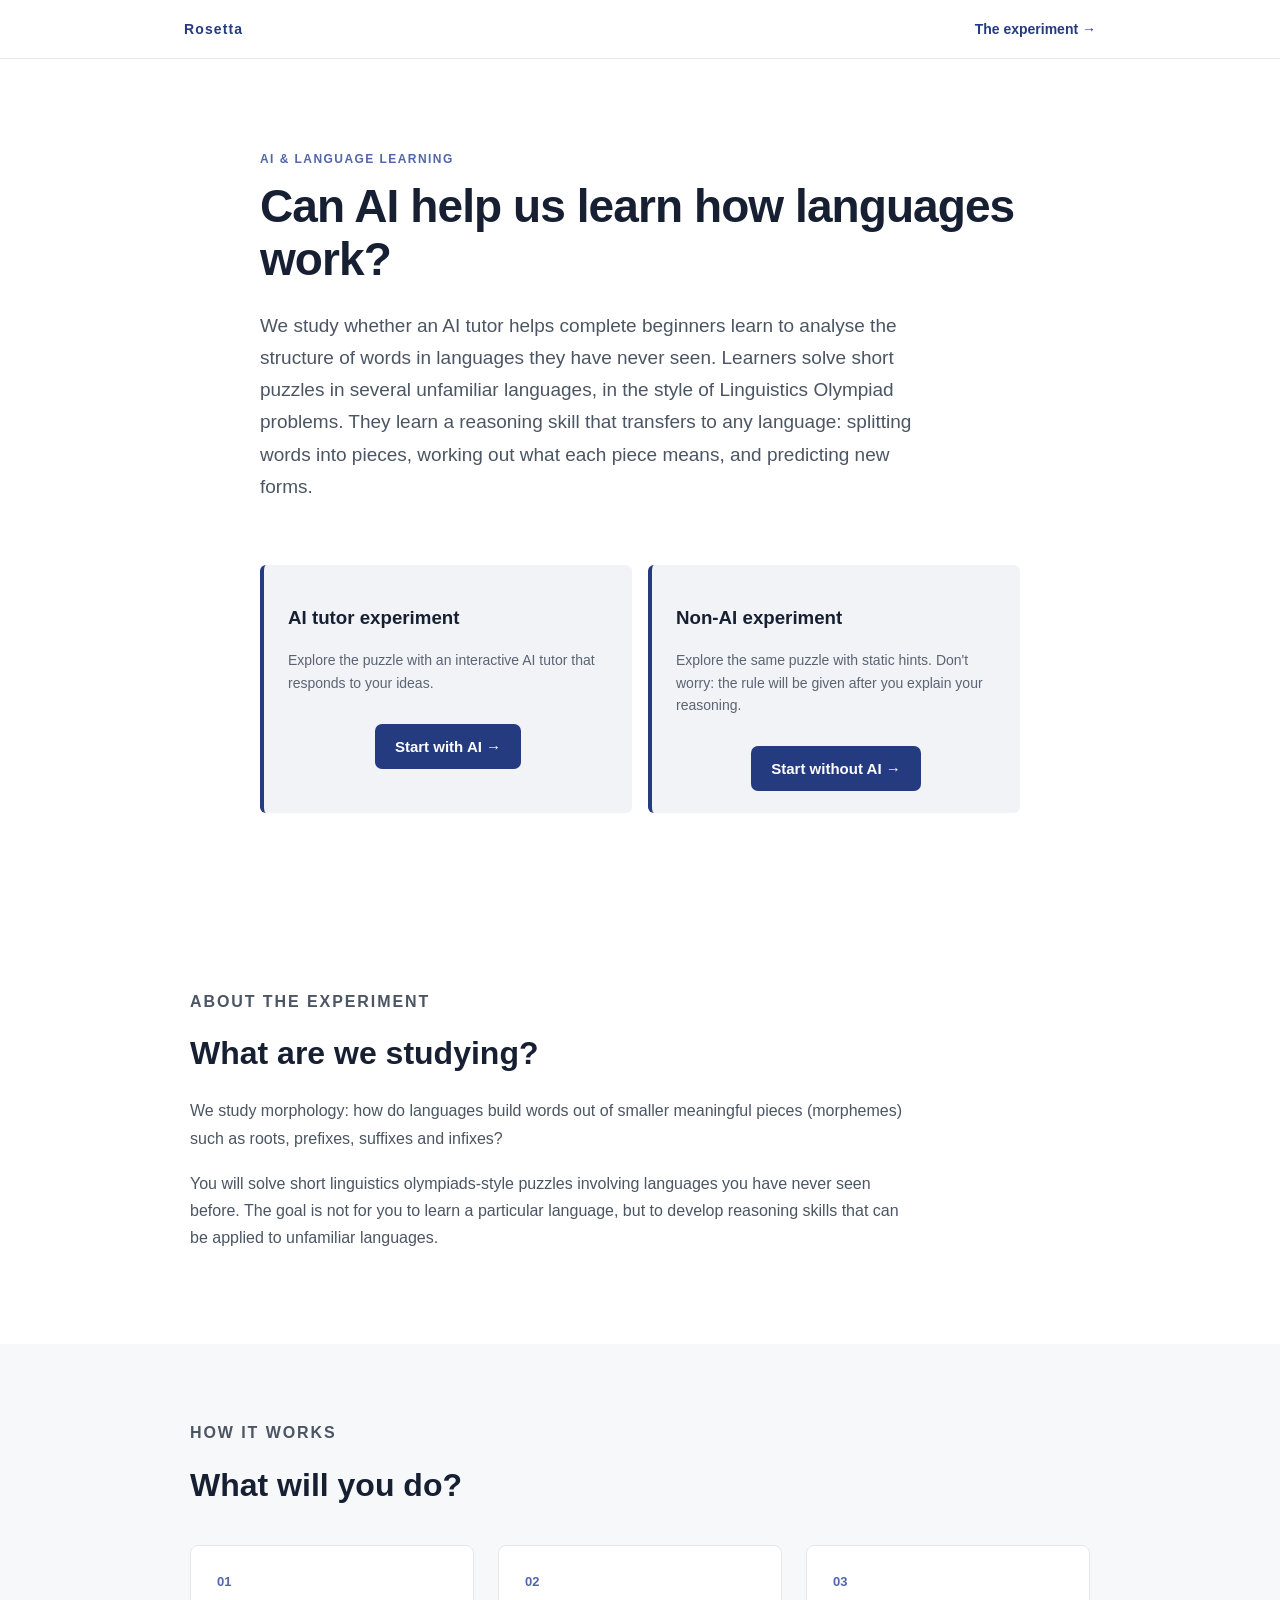
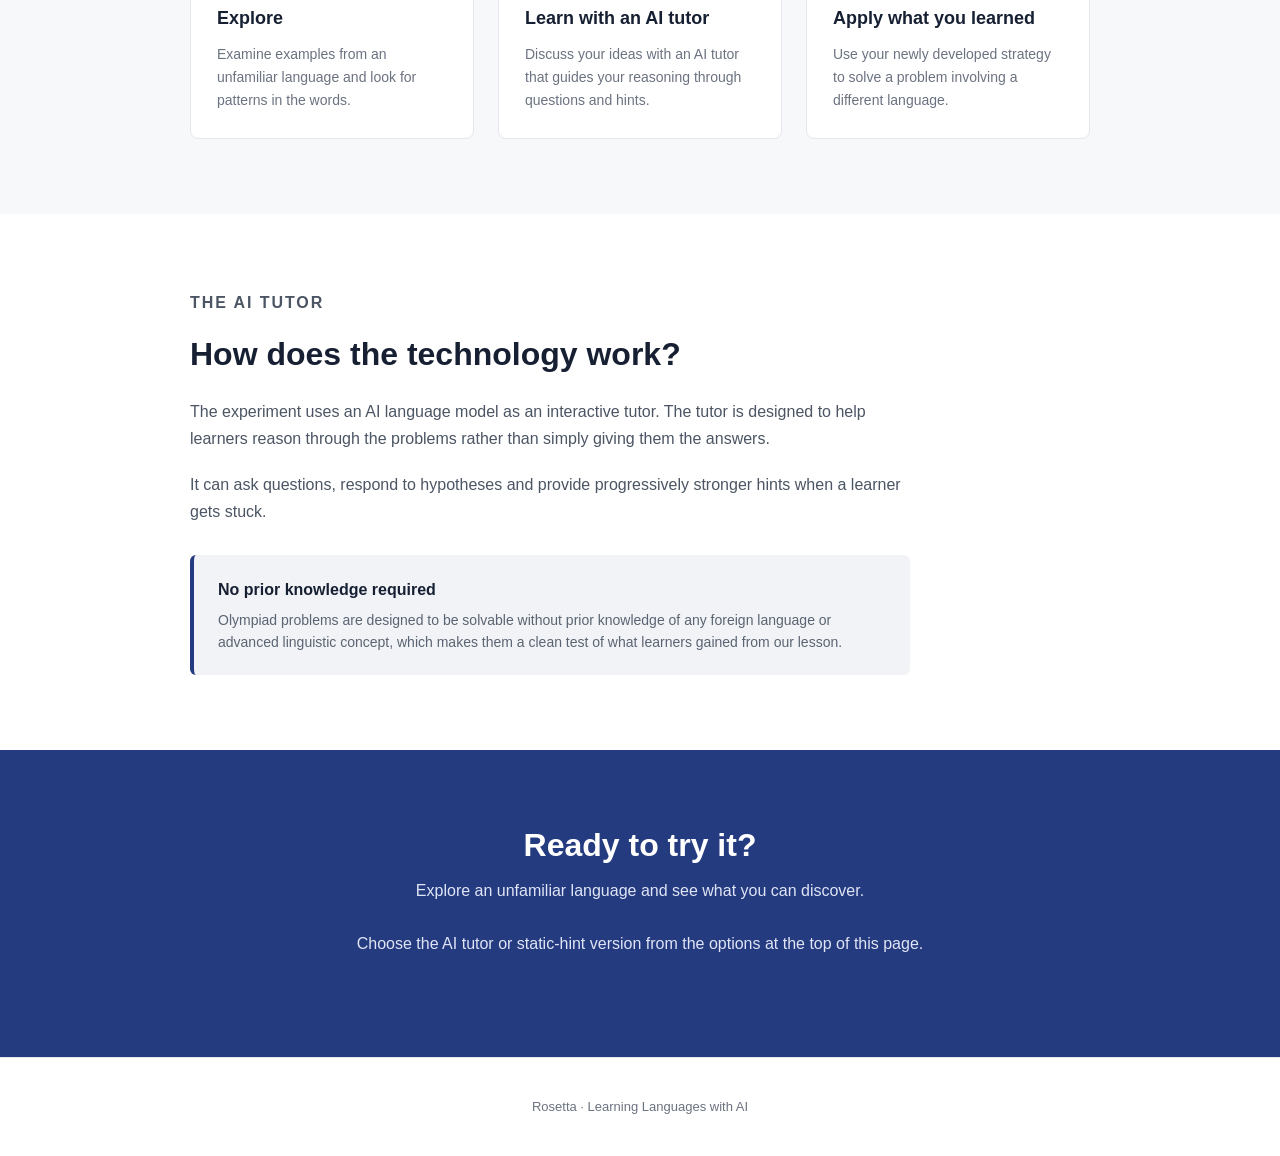
==== index.html @ 21bb5ae3 "add website prototype" ====
<!DOCTYPE html>
<html lang="en">

<head>
    <meta charset="UTF-8">
    <meta name="viewport" content="width=device-width, initial-scale=1.0">

    <title>Rosetta</title>

    <link rel="stylesheet" href="style.css">
</head>


<body>

    <!-- HEADER -->

    <header class="site-header">

        <div class="header-inner">

            <a href="index.html" class="logo">
                Rosetta
            </a>

            <a href="experiment.html" class="nav-link">
                The experiment →
            </a>

        </div>

    </header>


    <!-- MAIN -->

    <main>


        <!-- HERO -->

        <section class="hero">

            <div class="hero-content">

                <p class="eyebrow">
                    AI & LANGUAGE LEARNING
                </p>

                <h1>
                    Can AI help us learn
                    how languages work?
                </h1>

                <p class="hero-text">
                    We study whether an AI tutor helps complete beginners learn to analyse the structure of words in languages they have never seen. Learners solve short puzzles in several unfamiliar languages, in the style of Linguistics Olympiad problems. They learn a reasoning skill that transfers to any language: splitting words into pieces, working out what each piece means, and predicting new forms. 
                </p>

                <div class="experiment-choice-grid" style="display: grid; grid-template-columns: repeat(auto-fit, minmax(220px, 1fr)); gap: 1rem; margin-top: 2rem;">
                    <div class="info-box">
                        <h3>AI tutor experiment</h3>
                        <p>Explore the puzzle with an interactive AI tutor that responds to your ideas.</p>
                        <a href="experiment.html?mode=ai" class="primary-button">Start with AI →</a>
                    </div>
                    <div class="info-box">
                        <h3>Non-AI experiment</h3>
                        <p>Explore the same puzzle with static hints. Don't worry: the rule will be given after you explain your reasoning.</p>
                        <a href="experiment.html?mode=non-ai" class="primary-button">Start without AI →</a>
                    </div>
                </div>

            </div>

        </section>


        <!-- ABOUT -->

        <section class="content-section">

            <div class="section-content">

                <p class="eyebrow">
                    ABOUT THE EXPERIMENT
                </p>

                <h2>
                    What are we studying?
                </h2>

                <p>
                    We study morphology: how do languages build words out of smaller meaningful pieces (morphemes) such as roots, prefixes, suffixes and infixes?
                </p>

                <p>
                    You will solve short linguistics olympiads-style puzzles involving languages
                    you have never seen before. The goal is not for you to learn a particular language, but to develop reasoning skills that can be applied to unfamiliar languages.
                </p>

            </div>

        </section>


        <!-- HOW IT WORKS -->

        <section class="content-section light">

            <div class="section-content">

                <p class="eyebrow">
                    HOW IT WORKS
                </p>

                <h2>
                    What will you do?
                </h2>


                <div class="steps">

                    <div class="step">

                        <div class="step-number">
                            01
                        </div>

                        <h3>
                            Explore
                        </h3>

                        <p>
                            Examine examples from an unfamiliar language
                            and look for patterns in the words.
                        </p>

                    </div>


                    <div class="step">

                        <div class="step-number">
                            02
                        </div>

                        <h3>
                            Learn with an AI tutor
                        </h3>

                        <p>
                            Discuss your ideas with an AI tutor that
                            guides your reasoning through questions and hints.
                        </p>

                    </div>


                    <div class="step">

                        <div class="step-number">
                            03
                        </div>

                        <h3>
                            Apply what you learned
                        </h3>

                        <p>
                            Use your newly developed strategy to solve
                            a problem involving a different language.
                        </p>

                    </div>

                </div>

            </div>

        </section>


        <!-- TECHNICAL INFORMATION -->

        <section class="content-section">

            <div class="section-content">

                <p class="eyebrow">
                    THE AI TUTOR
                </p>

                <h2>
                    How does the technology work?
                </h2>

                <p>
                    The experiment uses an AI language model as an
                    interactive tutor. The tutor is designed to help
                    learners reason through the problems rather than
                    simply giving them the answers.
                </p>

                <p>
                    It can ask questions, respond to hypotheses and
                    provide progressively stronger hints when a learner
                    gets stuck.
                </p>

                <div class="info-box">

                    <strong>
                        No prior knowledge required
                    </strong>

                    <p>
                        Olympiad problems are designed to be solvable without prior knowledge of any foreign language or advanced linguistic concept, which makes them a clean test of what learners gained from our lesson.
                    </p>

                </div>

            </div>

        </section>


        <!-- CTA -->

        <section class="cta">

            <h2>
                Ready to try it?
            </h2>

            <p>
                Explore an unfamiliar language and see what you can discover.
            </p>

            <p>Choose the AI tutor or static-hint version from the options at the top of this page.</p>

        </section>


    </main>


    <!-- FOOTER -->

    <footer>

        <p>
            Rosetta · Learning Languages with AI
        </p>

    </footer>


</body>

</html>
---- style.css ----
/* =========================================================
   MORPHOLOGY LAB
   Main stylesheet
   ========================================================= */


/* =========================================================
   1. GENERAL
   ========================================================= */

* {
    box-sizing: border-box;
}

html {
    scroll-behavior: smooth;
}

body {
    margin: 0;

    font-family:
        -apple-system,
        BlinkMacSystemFont,
        "Segoe UI",
        Roboto,
        Helvetica,
        Arial,
        sans-serif;

    color: #172033;
    background: #f7f8fa;

    line-height: 1.6;
}


/* Links */

a {
    color: inherit;
}


/* Buttons */

button {
    font-family: inherit;
    cursor: pointer;
}


/* =========================================================
   2. HEADER
   ========================================================= */

.site-header {
    background: white;

    border-bottom: 1px solid #e5e7eb;

    position: relative;
    z-index: 10;
}

.header-inner {
    max-width: 960px;

    margin: 0 auto;

    padding: 18px 24px;

    display: flex;

    justify-content: space-between;

    align-items: center;
}


/* Logo */

.logo {
    color: #253b80;

    text-decoration: none;

    font-size: 14px;

    font-weight: 700;

    letter-spacing: 0.08em;
}

.logo:hover {
    text-decoration: underline;
}


/* Navigation */

.nav-link {
    color: #253b80;

    text-decoration: none;

    font-size: 14px;

    font-weight: 600;
}

.nav-link:hover {
    text-decoration: underline;
}


/* Progress indicator */

.progress {
    font-size: 14px;

    color: #6b7280;
}


/* =========================================================
   3. GENERAL PAGE CONTAINER
   ========================================================= */

.container {
    max-width: 900px;

    margin: 0 auto;

    padding: 60px 24px;
}


/* =========================================================
   4. TYPOGRAPHY
   ========================================================= */

.eyebrow {
    margin: 0 0 8px;

    font-size: 12px;

    font-weight: 700;

    letter-spacing: 0.12em;

    color: #5267a8;
}

h1 {
    margin: 8px 0 20px;

    font-size: 38px;

    line-height: 1.2;

    letter-spacing: -0.02em;
}

h2 {
    line-height: 1.25;
}

h3 {
    line-height: 1.3;
}

p {
    line-height: 1.7;
}


/* Larger introductory text */

.lead {
    font-size: 19px;

    color: #4b5563;
}


/* =========================================================
   5. BUTTONS
   ========================================================= */

.primary-button {
    display: inline-block;

    margin-top: 24px;

    padding: 12px 20px;

    border: none;

    border-radius: 7px;

    background: #253b80;

    color: white;

    text-decoration: none;

    font-size: 15px;

    font-weight: 600;

    line-height: 1.4;

    transition:
        background 0.15s ease,
        transform 0.15s ease;
}

.primary-button:hover {
    background: #1e3069;

    transform: translateY(-1px);
}


/* =========================================================
   6. HOMEPAGE — HERO
   ========================================================= */

.hero {
    background: white;

    padding: 90px 24px 100px;
}

.hero-content {
    max-width: 760px;

    margin: 0 auto;
}

.hero h1 {
    margin-top: 10px;

    margin-bottom: 24px;

    font-size: 46px;

    line-height: 1.15;

    letter-spacing: -0.02em;
}

.hero-text {
    max-width: 680px;

    margin-bottom: 30px;

    font-size: 19px;

    line-height: 1.7;

    color: #4b5563;
}


/* =========================================================
   7. HOMEPAGE — CONTENT SECTIONS
   ========================================================= */

.content-section {
    padding: 75px 24px;

    background: white;
}

.content-section.light {
    background: #f7f8fa;
}

.section-content {
    max-width: 900px;

    margin: 0 auto;
}

.section-content h2 {
    margin-top: 8px;

    margin-bottom: 24px;

    font-size: 32px;

    line-height: 1.25;
}

.section-content > p {
    max-width: 720px;

    margin-bottom: 18px;

    font-size: 16px;

    line-height: 1.7;

    color: #4b5563;
}


/* =========================================================
   8. HOMEPAGE — HOW IT WORKS
   ========================================================= */

.steps {
    display: grid;

    grid-template-columns:
        repeat(3, 1fr);

    gap: 24px;

    margin-top: 40px;
}

.step {
    padding: 26px;

    background: white;

    border: 1px solid #e5e7eb;

    border-radius: 8px;
}

.step-number {
    margin-bottom: 15px;

    font-size: 13px;

    font-weight: 700;

    color: #5267a8;
}

.step h3 {
    margin: 0 0 12px;

    font-size: 18px;
}

.step p {
    margin: 0;

    font-size: 14px;

    line-height: 1.65;

    color: #6b7280;
}


/* =========================================================
   9. HOMEPAGE — INFORMATION BOX
   ========================================================= */

.info-box {
    max-width: 720px;

    margin-top: 30px;

    padding: 22px 24px;

    background: #f1f3f7;

    border-left: 4px solid #253b80;

    border-radius: 6px;
}

.info-box strong {
    display: block;

    margin-bottom: 6px;

    color: #172033;
}

.info-box p {
    margin: 0;

    font-size: 14px;

    line-height: 1.6;

    color: #5b6472;
}


/* =========================================================
   10. HOMEPAGE — FINAL CALL TO ACTION
   ========================================================= */

.cta {
    padding: 75px 24px;

    text-align: center;

    background: #253b80;

    color: white;
}

.cta h2 {
    margin: 0 0 12px;

    font-size: 32px;
}

.cta p {
    max-width: 600px;

    margin: 0 auto 25px;

    color: #e0e5f5;
}


/* White button on blue background */

.cta .primary-button {
    background: white;

    color: #253b80;
}

.cta .primary-button:hover {
    background: #f1f3f7;
}


/* =========================================================
   11. FOOTER
   ========================================================= */

footer {
    padding: 25px;

    text-align: center;

    font-size: 13px;

    color: #6b7280;

    background: white;

    border-top: 1px solid #e5e7eb;
}


/* =========================================================
   12. EXPERIMENT — INTRO
   ========================================================= */

.intro {
    max-width: 680px;

    margin: 40px auto;
}


/* =========================================================
   13. EXPERIMENT — STEPS
   ========================================================= */

.experiment-step {
    display: none;
}

.experiment-step.active {
    display: block;
}


/* =========================================================
   14. EXPERIMENT — EXAMPLES TABLE
   ========================================================= */

.examples {
    margin: 30px 0;

    background: white;

    border: 1px solid #e5e7eb;

    border-radius: 8px;

    overflow: hidden;
}

table {
    width: 100%;

    border-collapse: collapse;
}

th,
td {
    padding: 14px 18px;

    text-align: left;

    border-bottom: 1px solid #e5e7eb;
}

th {
    background: #f9fafb;

    font-size: 13px;

    color: #4b5563;
}

td {
    font-size: 15px;
}

tr:last-child td {
    border-bottom: none;
}


/* =========================================================
   15. EXPERIMENT — CHAT
   ========================================================= */

.chat {
    margin-top: 35px;

    background: white;

    border: 1px solid #e1e4e8;

    border-radius: 10px;

    overflow: hidden;
}


/* Chat header */

.chat-header {
    padding: 16px 20px;

    border-bottom: 1px solid #e5e7eb;

    background: #fafbfc;
}

.chat-header strong {
    font-size: 15px;
}


/* Online status */

.status {
    margin-left: 8px;

    font-size: 12px;

    color: #5c8a63;
}


/* Messages */

.messages {
    padding: 24px;

    min-height: 280px;

    max-height: 500px;

    overflow-y: auto;
}

.message {
    margin-bottom: 20px;
}

.message:last-child {
    margin-bottom: 0;
}

.message-label {
    margin-bottom: 5px;

    font-size: 12px;

    font-weight: 700;

    color: #6b7280;
}


/* Message bubbles */

.bubble {
    display: inline-block;

    max-width: 80%;

    padding: 12px 15px;

    border-radius: 8px;

    background: #f1f3f7;

    line-height: 1.5;
}


/* User message */

.message.user {
    text-align: right;
}

.message.user .bubble {
    background: #253b80;

    color: white;

    text-align: left;
}


/* =========================================================
   16. EXPERIMENT — CHAT INPUT
   ========================================================= */

.chat-input {
    display: flex;

    gap: 10px;

    padding: 15px;

    border-top: 1px solid #e5e7eb;
}

.chat-input textarea {
    flex: 1;

    resize: none;

    padding: 11px;

    border: 1px solid #d1d5db;

    border-radius: 6px;

    font-family: inherit;

    font-size: 14px;

    line-height: 1.5;
}

.chat-input textarea:focus {
    outline: none;

    border-color: #5267a8;

    box-shadow:
        0 0 0 2px rgba(82, 103, 168, 0.12);
}

.chat-input button {
    align-self: flex-end;

    padding: 10px 18px;

    border: none;

    border-radius: 6px;

    background: #253b80;

    color: white;

    font-weight: 600;
}

.chat-input button:hover {
    background: #1e3069;
}


/* =========================================================
   17. EXPERIMENT — NAVIGATION
   ========================================================= */

.navigation {
    display: flex;

    justify-content: flex-end;

    margin-top: 25px;
}


/* =========================================================
   18. EXPERIMENT — FINAL QUESTION
   ========================================================= */

.final-question {
    margin-top: 30px;

    padding: 25px;

    background: white;

    border: 1px solid #e5e7eb;

    border-radius: 8px;
}

.final-question h3 {
    margin-top: 0;

    margin-bottom: 12px;
}

.final-question p {
    color: #4b5563;
}

.final-question textarea {
    width: 100%;

    margin-top: 15px;

    padding: 12px;

    border: 1px solid #d1d5db;

    border-radius: 6px;

    font-family: inherit;

    font-size: 14px;

    line-height: 1.5;

    resize: vertical;
}

.final-question textarea:focus {
    outline: none;

    border-color: #5267a8;

    box-shadow:
        0 0 0 2px rgba(82, 103, 168, 0.12);
}


/* =========================================================
   19. EXPERIMENT — COMPLETION
   ========================================================= */

.completion {
    text-align: center;
}


/* =========================================================
   20. MOBILE
   ========================================================= */

@media (max-width: 700px) {

    /* Header */

    .header-inner {
        padding: 15px 18px;
    }


    /* Homepage hero */

    .hero {
        padding: 65px 24px 75px;
    }

    .hero h1 {
        font-size: 36px;
    }

    .hero-text {
        font-size: 17px;
    }


    /* Homepage sections */

    .content-section {
        padding: 60px 24px;
    }

    .section-content h2 {
        font-size: 28px;
    }


    /* Steps */

    .steps {
        grid-template-columns: 1fr;
    }


    /* Experiment */

    .container {
        padding: 40px 18px;
    }

    h1 {
        font-size: 32px;
    }

    .lead {
        font-size: 17px;
    }


    /* Chat */

    .messages {
        min-height: 220px;
    }

    .chat-input {
        flex-direction: column;
    }

    .chat-input button {
        align-self: stretch;
    }

    .bubble {
        max-width: 90%;
    }


    /* Table */

    th,
    td {
        padding: 11px 12px;

        font-size: 14px;
    }


    /* Navigation */

    .navigation {
        justify-content: stretch;
    }

    .navigation .primary-button {
        width: 100%;

        text-align: center;
    }

}

.hero-content .primary-button {
    display: block;
    width: fit-content;
    margin: 30px auto 0;
}
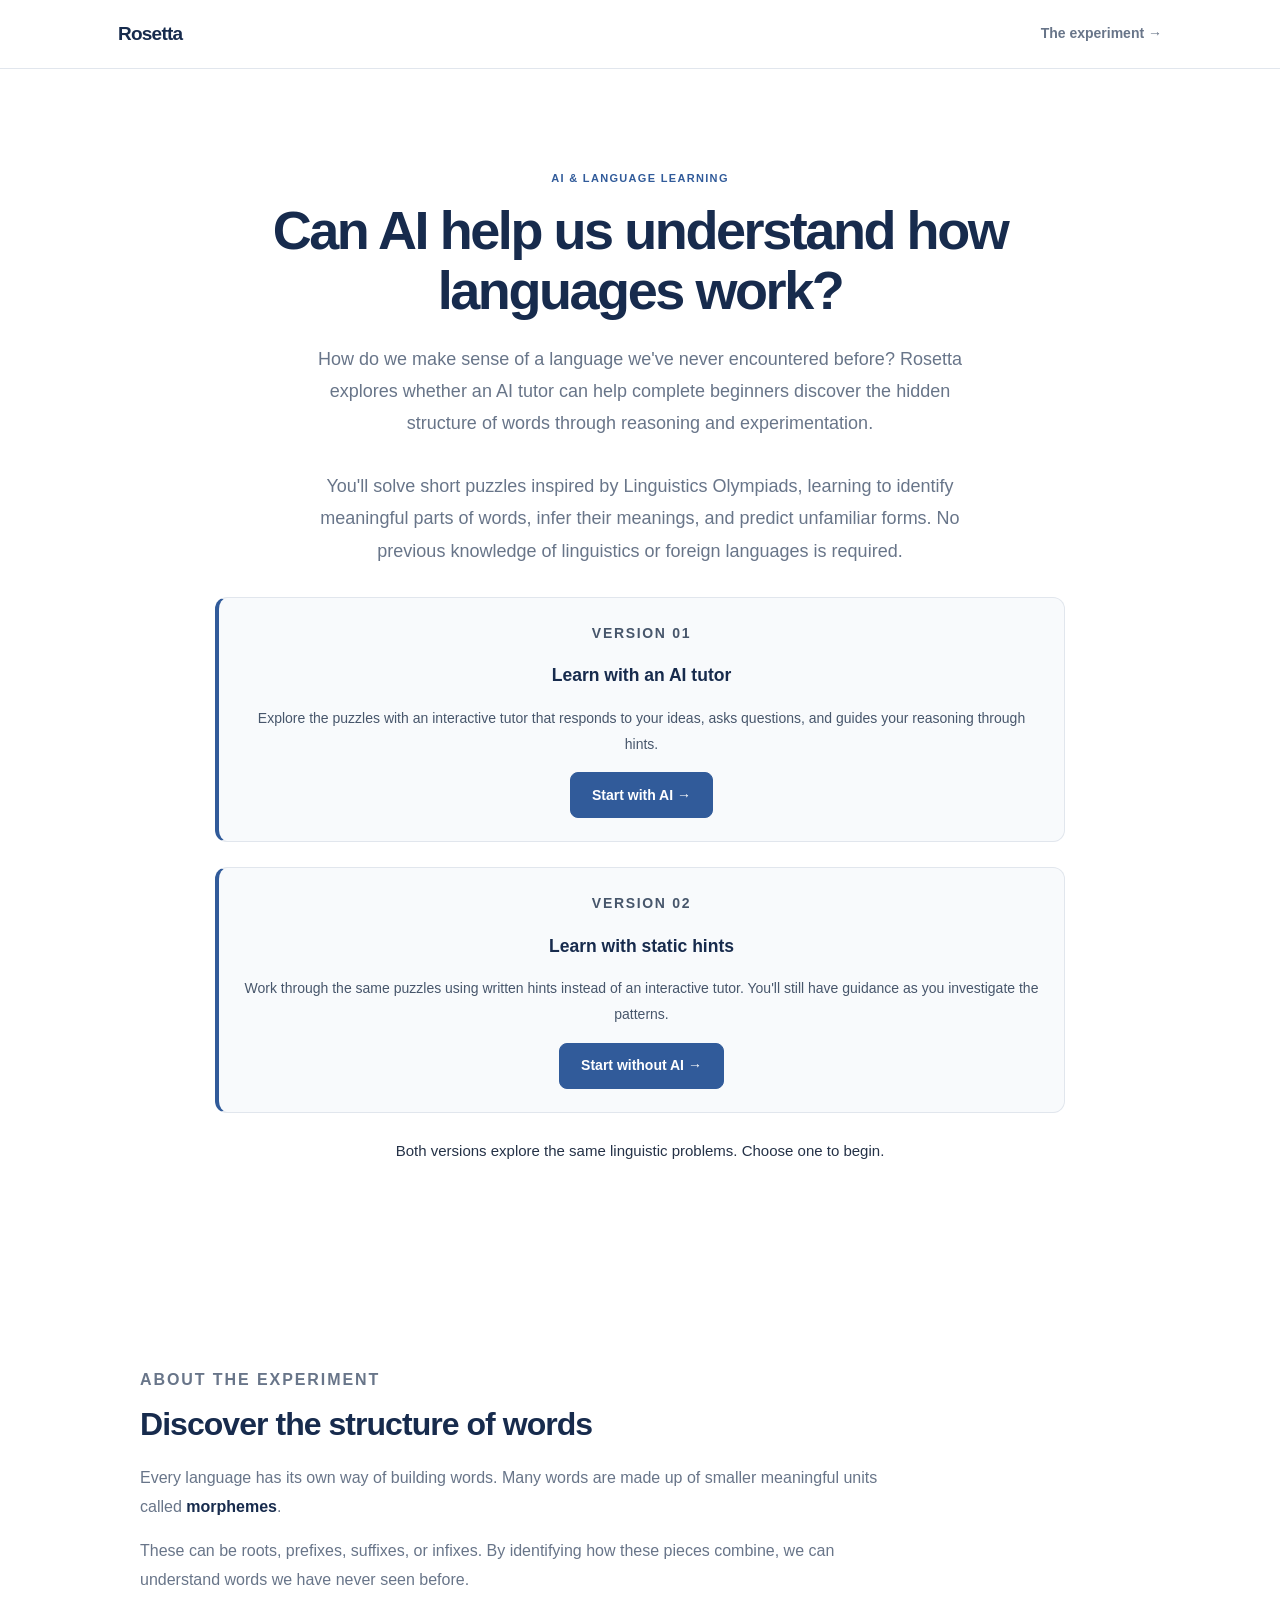
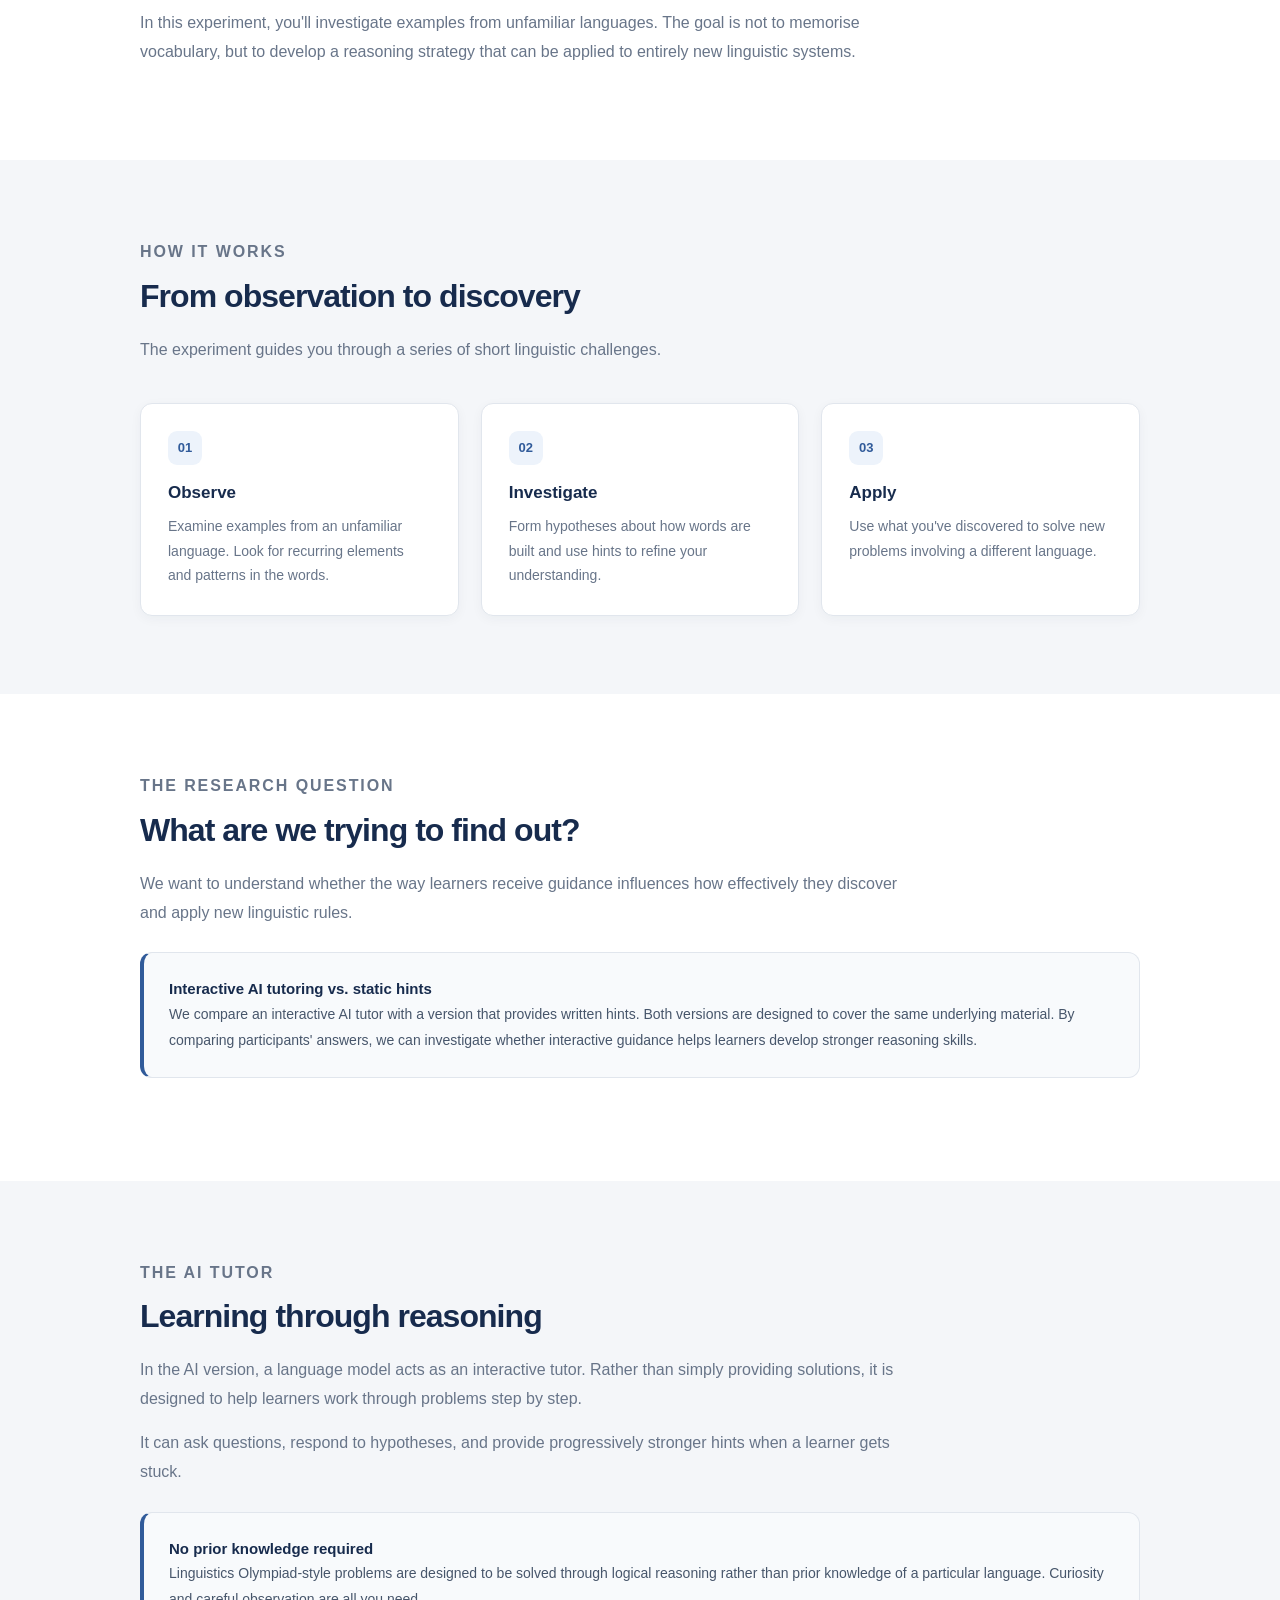
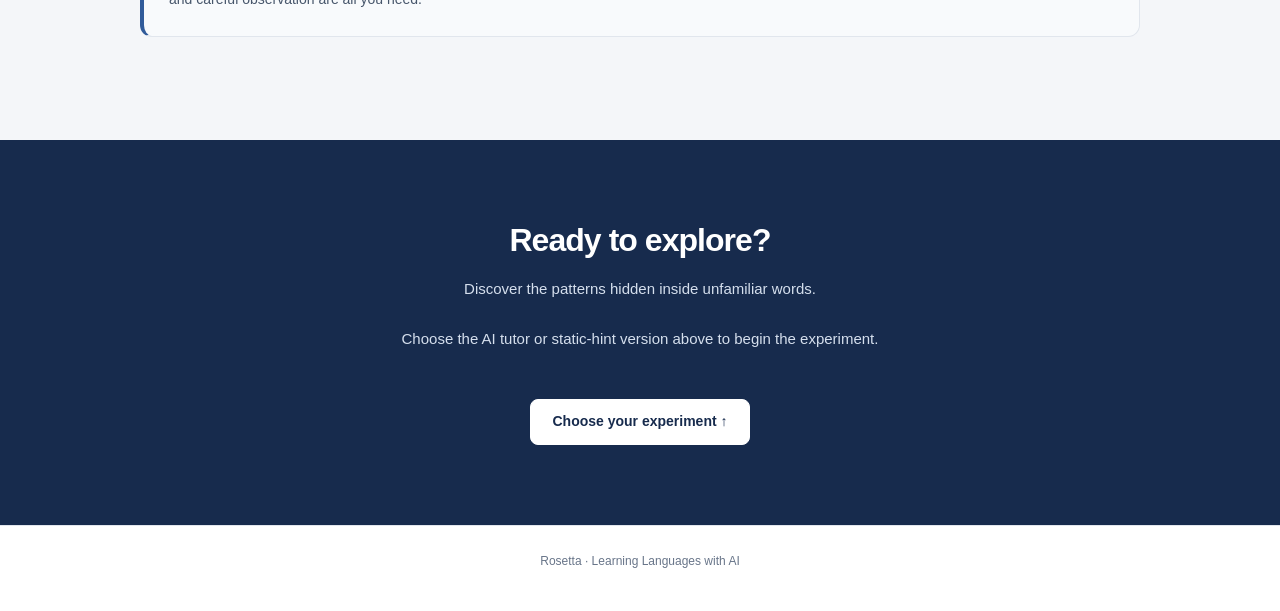
==== commit 5ec05b78: "Added_ai_agent" ====
--- a/index.html
+++ b/index.html
@@ -1,3 +1,4 @@
+
 <!DOCTYPE html>
 <html lang="en">
 
@@ -5,30 +6,29 @@
     <meta charset="UTF-8">
     <meta name="viewport" content="width=device-width, initial-scale=1.0">
 
-    <title>Rosetta</title>
+    <meta name="description" content="Rosetta explores whether AI tutoring can help beginners discover how languages build words from meaningful parts.">
+
+    <title>Rosetta — Learning Languages with AI</title>
 
     <link rel="stylesheet" href="style.css">
 </head>
 
-
 <body>
 
     <!-- HEADER -->
 
     <header class="site-header">
-
         <div class="header-inner">
 
             <a href="index.html" class="logo">
                 Rosetta
             </a>
 
-            <a href="experiment.html" class="nav-link">
+            <a href="#experiment" class="nav-link">
                 The experiment →
             </a>
 
         </div>
-
     </header>
 
 
@@ -36,7 +36,6 @@
 
     <main>
 
-
         <!-- HERO -->
 
         <section class="hero">
@@ -48,27 +47,73 @@
                 </p>
 
                 <h1>
-                    Can AI help us learn
+                    Can AI help us understand
                     how languages work?
                 </h1>
 
                 <p class="hero-text">
-                    We study whether an AI tutor helps complete beginners learn to analyse the structure of words in languages they have never seen. Learners solve short puzzles in several unfamiliar languages, in the style of Linguistics Olympiad problems. They learn a reasoning skill that transfers to any language: splitting words into pieces, working out what each piece means, and predicting new forms. 
-                </p>
-
-                <div class="experiment-choice-grid" style="display: grid; grid-template-columns: repeat(auto-fit, minmax(220px, 1fr)); gap: 1rem; margin-top: 2rem;">
-                    <div class="info-box">
-                        <h3>AI tutor experiment</h3>
-                        <p>Explore the puzzle with an interactive AI tutor that responds to your ideas.</p>
-                        <a href="experiment.html?mode=ai" class="primary-button">Start with AI →</a>
-                    </div>
-                    <div class="info-box">
-                        <h3>Non-AI experiment</h3>
-                        <p>Explore the same puzzle with static hints. Don't worry: the rule will be given after you explain your reasoning.</p>
-                        <a href="experiment.html?mode=non-ai" class="primary-button">Start without AI →</a>
-                    </div>
+                    How do we make sense of a language we've never encountered
+                    before? Rosetta explores whether an AI tutor can help
+                    complete beginners discover the hidden structure of words
+                    through reasoning and experimentation.
+                </p>
+
+                <p class="hero-text">
+                    You'll solve short puzzles inspired by Linguistics Olympiads,
+                    learning to identify meaningful parts of words, infer their
+                    meanings, and predict unfamiliar forms. No previous
+                    knowledge of linguistics or foreign languages is required.
+                </p>
+
+                <div class="experiment-choice-grid" id="experiment">
+
+                    <div class="info-box experiment-card">
+
+                        <p class="eyebrow">VERSION 01</p>
+
+                        <h3>Learn with an AI tutor</h3>
+
+                        <p>
+                            Explore the puzzles with an interactive tutor
+                            that responds to your ideas, asks questions,
+                            and guides your reasoning through hints.
+                        </p>
+
+                        <a href="experiment.html?mode=ai"
+                           class="primary-button">
+                            Start with AI →
+                        </a>
+
+                    </div>
+
+
+                    <div class="info-box experiment-card">
+
+                        <p class="eyebrow">VERSION 02</p>
+
+                        <h3>Learn with static hints</h3>
+
+                        <p>
+                            Work through the same puzzles using written
+                            hints instead of an interactive tutor.
+                            You'll still have guidance as you investigate
+                            the patterns.
+                        </p>
+
+                        <a href="experiment.html?mode=non-ai"
+                           class="primary-button">
+                            Start without AI →
+                        </a>
+
+                    </div>
+
                 </div>
 
+                <p class="experiment-note">
+                    Both versions explore the same linguistic problems.
+                    Choose one to begin.
+                </p>
+
             </div>
 
         </section>
@@ -85,16 +130,26 @@
                 </p>
 
                 <h2>
-                    What are we studying?
+                    Discover the structure of words
                 </h2>
 
                 <p>
-                    We study morphology: how do languages build words out of smaller meaningful pieces (morphemes) such as roots, prefixes, suffixes and infixes?
-                </p>
-
-                <p>
-                    You will solve short linguistics olympiads-style puzzles involving languages
-                    you have never seen before. The goal is not for you to learn a particular language, but to develop reasoning skills that can be applied to unfamiliar languages.
+                    Every language has its own way of building words.
+                    Many words are made up of smaller meaningful units
+                    called <strong>morphemes</strong>.
+                </p>
+
+                <p>
+                    These can be roots, prefixes, suffixes, or infixes.
+                    By identifying how these pieces combine, we can
+                    understand words we have never seen before.
+                </p>
+
+                <p>
+                    In this experiment, you'll investigate examples from
+                    unfamiliar languages. The goal is not to memorise
+                    vocabulary, but to develop a reasoning strategy that
+                    can be applied to entirely new linguistic systems.
                 </p>
 
             </div>
@@ -113,9 +168,13 @@
                 </p>
 
                 <h2>
-                    What will you do?
+                    From observation to discovery
                 </h2>
 
+                <p>
+                    The experiment guides you through a series of short
+                    linguistic challenges.
+                </p>
 
                 <div class="steps">
 
@@ -126,12 +185,13 @@
                         </div>
 
                         <h3>
-                            Explore
+                            Observe
                         </h3>
 
                         <p>
-                            Examine examples from an unfamiliar language
-                            and look for patterns in the words.
+                            Examine examples from an unfamiliar language.
+                            Look for recurring elements and patterns
+                            in the words.
                         </p>
 
                     </div>
@@ -144,12 +204,12 @@
                         </div>
 
                         <h3>
-                            Learn with an AI tutor
+                            Investigate
                         </h3>
 
                         <p>
-                            Discuss your ideas with an AI tutor that
-                            guides your reasoning through questions and hints.
+                            Form hypotheses about how words are built
+                            and use hints to refine your understanding.
                         </p>
 
                     </div>
@@ -162,12 +222,12 @@
                         </div>
 
                         <h3>
-                            Apply what you learned
+                            Apply
                         </h3>
 
                         <p>
-                            Use your newly developed strategy to solve
-                            a problem involving a different language.
+                            Use what you've discovered to solve new
+                            problems involving a different language.
                         </p>
 
                     </div>
@@ -179,31 +239,73 @@
         </section>
 
 
-        <!-- TECHNICAL INFORMATION -->
+        <!-- RESEARCH QUESTION -->
 
         <section class="content-section">
 
             <div class="section-content">
 
                 <p class="eyebrow">
+                    THE RESEARCH QUESTION
+                </p>
+
+                <h2>
+                    What are we trying to find out?
+                </h2>
+
+                <p>
+                    We want to understand whether the way learners receive
+                    guidance influences how effectively they discover
+                    and apply new linguistic rules.
+                </p>
+
+                <div class="info-box">
+
+                    <strong>
+                        Interactive AI tutoring vs. static hints
+                    </strong>
+
+                    <p>
+                        We compare an interactive AI tutor with a version
+                        that provides written hints. Both versions are
+                        designed to cover the same underlying material.
+                        By comparing participants' answers, we can
+                        investigate whether interactive guidance helps
+                        learners develop stronger reasoning skills.
+                    </p>
+
+                </div>
+
+            </div>
+
+        </section>
+
+
+        <!-- THE AI TUTOR -->
+
+        <section class="content-section light">
+
+            <div class="section-content">
+
+                <p class="eyebrow">
                     THE AI TUTOR
                 </p>
 
                 <h2>
-                    How does the technology work?
+                    Learning through reasoning
                 </h2>
 
                 <p>
-                    The experiment uses an AI language model as an
-                    interactive tutor. The tutor is designed to help
-                    learners reason through the problems rather than
-                    simply giving them the answers.
-                </p>
-
-                <p>
-                    It can ask questions, respond to hypotheses and
-                    provide progressively stronger hints when a learner
-                    gets stuck.
+                    In the AI version, a language model acts as an
+                    interactive tutor. Rather than simply providing
+                    solutions, it is designed to help learners work
+                    through problems step by step.
+                </p>
+
+                <p>
+                    It can ask questions, respond to hypotheses,
+                    and provide progressively stronger hints when
+                    a learner gets stuck.
                 </p>
 
                 <div class="info-box">
@@ -213,7 +315,10 @@
                     </strong>
 
                     <p>
-                        Olympiad problems are designed to be solvable without prior knowledge of any foreign language or advanced linguistic concept, which makes them a clean test of what learners gained from our lesson.
+                        Linguistics Olympiad-style problems are designed
+                        to be solved through logical reasoning rather
+                        than prior knowledge of a particular language.
+                        Curiosity and careful observation are all you need.
                     </p>
 
                 </div>
@@ -228,17 +333,23 @@
         <section class="cta">
 
             <h2>
-                Ready to try it?
+                Ready to explore?
             </h2>
 
             <p>
-                Explore an unfamiliar language and see what you can discover.
+                Discover the patterns hidden inside unfamiliar words.
             </p>
 
-            <p>Choose the AI tutor or static-hint version from the options at the top of this page.</p>
-
-        </section>
-
+            <p>
+                Choose the AI tutor or static-hint version above to begin
+                the experiment.
+            </p>
+
+            <a href="#experiment" class="primary-button">
+                Choose your experiment ↑
+            </a>
+
+        </section>
 
     </main>
 
@@ -253,7 +364,6 @@
 
     </footer>
 
-
 </body>
 
 </html>
--- a/style.css
+++ b/style.css
@@ -1,11 +1,46 @@
-/* =========================================================
-   MORPHOLOGY LAB
-   Main stylesheet
-   ========================================================= */
-
-
-/* =========================================================
-   1. GENERAL
+
+/* =========================================================
+   ROSETTA — MORPHOLOGY LEARNING PLATFORM
+   Consolidated stylesheet
+   ========================================================= */
+
+
+/* =========================================================
+   1. DESIGN SYSTEM
+   ========================================================= */
+
+:root {
+    --navy: #172b4d;
+    --blue: #315b9a;
+    --blue-dark: #254879;
+    --blue-light: #edf3fb;
+
+    --text: #253247;
+    --muted: #687589;
+
+    --background: #f4f6f9;
+    --surface: #ffffff;
+    --surface-soft: #f8fafc;
+
+    --border: #e1e6ed;
+    --border-dark: #cbd4df;
+
+    --success: #26734d;
+    --success-bg: #edf7f1;
+
+    --error: #b33a3a;
+    --error-bg: #fff1f0;
+
+    --radius: 12px;
+    --radius-small: 8px;
+
+    --shadow: 0 3px 12px rgba(25, 42, 70, 0.045);
+    --shadow-card: 0 8px 28px rgba(25, 42, 70, 0.055);
+}
+
+
+/* =========================================================
+   2. GENERAL
    ========================================================= */
 
 * {
@@ -18,510 +53,1004 @@
 
 body {
     margin: 0;
-
-    font-family:
-        -apple-system,
-        BlinkMacSystemFont,
-        "Segoe UI",
-        Roboto,
-        Helvetica,
-        Arial,
-        sans-serif;
-
-    color: #172033;
-    background: #f7f8fa;
-
+    font-family: Inter, -apple-system, BlinkMacSystemFont,
+        "Segoe UI", Roboto, Helvetica, Arial, sans-serif;
+    color: var(--text);
+    background: var(--background);
+    font-size: 15px;
+    line-height: 1.7;
+    -webkit-font-smoothing: antialiased;
+}
+
+[hidden] {
+    display: none !important;
+}
+
+a {
+    color: var(--blue);
+}
+
+button,
+input,
+textarea,
+select {
+    font: inherit;
+}
+
+button {
+    cursor: pointer;
+}
+
+button:disabled {
+    cursor: not-allowed;
+    opacity: 0.55;
+}
+
+
+/* =========================================================
+   3. HEADER
+   ========================================================= */
+
+.site-header {
+    position: sticky;
+    top: 0;
+    z-index: 100;
+    background: rgba(255, 255, 255, 0.96);
+    backdrop-filter: blur(12px);
+    border-bottom: 1px solid var(--border);
+}
+
+.header-inner {
+    max-width: 1100px;
+    min-height: 68px;
+    margin: 0 auto;
+    padding: 12px 28px;
+    display: flex;
+    justify-content: space-between;
+    align-items: center;
+    gap: 20px;
+}
+
+.logo {
+    color: var(--navy);
+    text-decoration: none;
+    font-size: 19px;
+    font-weight: 800;
+    letter-spacing: -0.04em;
+}
+
+.logo:hover {
+    color: var(--blue);
+}
+
+.nav-link {
+    color: var(--muted);
+    text-decoration: none;
+    font-size: 14px;
+    font-weight: 600;
+}
+
+.nav-link:hover {
+    color: var(--blue);
+}
+
+.progress {
+    padding: 6px 13px;
+    color: var(--blue-dark);
+    background: var(--blue-light);
+    border-radius: 30px;
+    font-size: 13px;
+    font-weight: 700;
+    font-variant-numeric: tabular-nums;
+}
+
+
+/* =========================================================
+   4. MAIN EXPERIMENT LAYOUT
+   ========================================================= */
+
+.container {
+    width: 100%;
+    max-width: 900px;
+    margin: 0 auto;
+    padding: 38px 24px 80px;
+}
+
+.unit-label {
+    display: inline-flex;
+    align-items: center;
+    margin-bottom: 16px;
+    padding: 6px 12px;
+    background: var(--blue-light);
+    color: var(--blue-dark);
+    border: 1px solid #dce6f4;
+    border-radius: 30px;
+    font-size: 11px;
+    font-weight: 800;
+    letter-spacing: 0.09em;
+    text-transform: uppercase;
+}
+
+.experiment-step {
+    display: none;
+}
+
+.experiment-step.active {
+    display: block;
+    padding: 30px 34px;
+    background: var(--surface);
+    border: 1px solid var(--border);
+    border-radius: 16px;
+    box-shadow: var(--shadow-card);
+    animation: screen-appear 0.25s ease-out;
+}
+
+@keyframes screen-appear {
+    from {
+        opacity: 0;
+        transform: translateY(7px);
+    }
+    to {
+        opacity: 1;
+        transform: translateY(0);
+    }
+}
+
+/* Two-column structure */
+
+.experiment-layout {
+    display: block;
+}
+
+.experiment-examples,
+.experiment-activities {
+    min-width: 0;
+}
+
+
+/* =========================================================
+   5. TYPOGRAPHY
+   ========================================================= */
+
+h1,
+h2,
+h3,
+p {
+    overflow-wrap: break-word;
+}
+
+h1 {
+    margin: 8px 0 18px;
+    color: var(--navy);
+    font-size: clamp(30px, 4vw, 39px);
+    font-weight: 750;
+    line-height: 1.18;
+    letter-spacing: -0.04em;
+}
+
+h2 {
+    margin: 34px 0 12px;
+    color: var(--navy);
+    font-size: 21px;
+    font-weight: 700;
+    line-height: 1.3;
+    letter-spacing: -0.02em;
+}
+
+h3 {
+    color: var(--navy);
+    line-height: 1.35;
+}
+
+p {
+    margin: 0 0 15px;
+}
+
+strong {
+    color: var(--navy);
+    font-weight: 700;
+}
+
+.eyebrow {
+    margin: 0 0 9px;
+    color: var(--blue);
+    font-size: 11px;
+    font-weight: 800;
+    letter-spacing: 0.12em;
+    text-transform: uppercase;
+}
+
+.lead {
+    margin-bottom: 18px;
+    color: var(--muted);
+    font-size: 17px;
+    line-height: 1.65;
+}
+
+.intro {
+    max-width: 850px;
+    margin: 0 0 24px;
+}
+
+.intro > p:last-child {
+    margin-bottom: 0;
+}
+
+
+/* =========================================================
+   6. BUTTONS
+   ========================================================= */
+
+.primary-button {
+    display: inline-flex;
+    justify-content: center;
+    align-items: center;
+    gap: 9px;
+    min-height: 46px;
+    margin-top: 22px;
+    padding: 12px 21px;
+    border: 1px solid var(--blue);
+    border-radius: 8px;
+    background: var(--blue);
+    color: white;
+    font-size: 14px;
+    font-weight: 700;
+    line-height: 1.4;
+    text-decoration: none;
+    transition: background 0.18s ease, border-color 0.18s ease,
+        box-shadow 0.18s ease, transform 0.18s ease;
+}
+
+.primary-button:hover:not(:disabled) {
+    background: var(--blue-dark);
+    border-color: var(--blue-dark);
+    box-shadow: 0 4px 12px rgba(49, 91, 154, 0.18);
+    transform: translateY(-1px);
+}
+
+.primary-button:active:not(:disabled) {
+    transform: translateY(0);
+}
+
+.primary-button:focus-visible,
+.hint-toggle:focus-visible {
+    outline: 3px solid rgba(49, 91, 154, 0.25);
+    outline-offset: 3px;
+}
+
+.primary-button:disabled {
+    box-shadow: none;
+    transform: none;
+}
+
+
+/* =========================================================
+   7. INFO BOXES
+   ========================================================= */
+
+.info-box {
+    margin: 25px 0;
+    padding: 23px 25px;
+    background: var(--surface-soft);
+    border: 1px solid var(--border);
+    border-left: 4px solid var(--blue);
+    border-radius: var(--radius);
+}
+
+.info-box p {
+    margin: 0;
+    color: #47566b;
+    font-size: 14px;
+    line-height: 1.85;
+}
+
+.info-box p + p {
+    margin-top: 9px;
+}
+
+
+/* =========================================================
+   8. TIMERS
+   ========================================================= */
+
+.timer-row {
+    display: flex;
+    justify-content: space-between;
+    align-items: center;
+    gap: 18px;
+    margin: 12px 0 18px;
+    padding: 12px 16px;
+    background: #f7f9fc;
+    border: 1px solid var(--border);
+    border-radius: var(--radius);
+}
+
+.timer-row span {
+    color: #536176;
+    font-size: 13px;
+    font-weight: 600;
+}
+
+.timer-row strong {
+    color: var(--blue-dark);
+    font-size: 19px;
+    font-weight: 800;
+    font-variant-numeric: tabular-nums;
+    letter-spacing: 0.04em;
+}
+
+.timer-pill {
+    display: inline-flex;
+    justify-content: center;
+    align-items: center;
+    min-width: 70px;
+    padding: 7px 12px;
+    background: white;
+    border: 1px solid var(--border);
+    border-radius: 30px;
+    color: var(--blue-dark);
+    font-size: 14px;
+    font-weight: 800;
+    font-variant-numeric: tabular-nums;
+}
+
+
+/* =========================================================
+   9. ASSESSMENT FORMS
+   ========================================================= */
+
+.assessment-form {
+    margin-top: 12px;
+}
+
+.assessment-form h2 {
+    margin-top: 24px;
+    margin-bottom: 8px;
+    padding-bottom: 7px;
+    border-bottom: 1px solid var(--border);
+}
+
+.assessment-form h2:first-child {
+    margin-top: 0;
+}
+
+.assessment-form > p {
+    margin: 7px 0 12px;
+    color: var(--muted);
+    font-size: 13px;
+}
+
+.assessment-form label {
+    display: block;
+    margin-bottom: 6px;
+    color: #35445a;
+    font-size: 13px;
+    font-weight: 700;
+    line-height: 1.5;
+}
+
+.field-grid {
+    display: grid;
+    grid-template-columns: repeat(2, minmax(0, 1fr));
+    gap: 14px 16px;
+    margin: 12px 0 17px;
+}
+
+.field-grid label {
+    min-width: 0;
+    margin: 0;
+}
+
+.assessment-form input,
+.assessment-form textarea,
+.assessment-form select {
+    display: block;
+    width: 100%;
+    margin-top: 8px;
+    padding: 10px 12px;
+    background: white;
+    border: 1px solid var(--border-dark);
+    border-radius: 8px;
+    color: var(--text);
+    font-size: 14px;
+    font-weight: 400;
+    line-height: 1.5;
+    transition: border-color 0.15s ease, box-shadow 0.15s ease;
+}
+
+.assessment-form input {
+    min-height: 40px;
+}
+
+.assessment-form textarea {
+    min-height: 105px;
+    resize: vertical;
+}
+
+.assessment-form input::placeholder,
+.assessment-form textarea::placeholder {
+    color: #a0aaba;
+}
+
+.assessment-form input:focus,
+.assessment-form textarea:focus,
+.assessment-form select:focus {
+    outline: none;
+    border-color: var(--blue);
+    box-shadow: 0 0 0 3px rgba(49, 91, 154, 0.11);
+}
+
+.assessment-form input:disabled,
+.assessment-form textarea:disabled {
+    background: #f3f5f8;
+    color: #7a8595;
+}
+
+.block-label {
+    display: block;
+    margin-top: 14px;
+}
+
+.block-label textarea {
+    margin-top: 8px;
+}
+
+.assessment-form .primary-button {
+    margin-top: 12px;
+}
+
+
+/* =========================================================
+   10. ASSESSMENT NOTES
+   ========================================================= */
+
+.assessment-note {
+    margin: 13px 0 0;
+    padding: 11px 14px;
+    background: #f5f7fa;
+    border: 1px solid var(--border);
+    border-radius: 8px;
+    color: #657287;
+    font-size: 12px;
     line-height: 1.6;
 }
 
 
-/* Links */
-
-a {
-    color: inherit;
-}
-
-
-/* Buttons */
-
-button {
-    font-family: inherit;
-    cursor: pointer;
-}
-
-
-/* =========================================================
-   2. HEADER
-   ========================================================= */
-
-.site-header {
+/* =========================================================
+   11. SWAHILI FEEDBACK
+   ========================================================= */
+
+.feedback {
+    display: block;
+    min-height: 20px;
+    margin-top: 7px;
+    font-size: 12px;
+    font-weight: 700;
+}
+
+.feedback.correct {
+    color: var(--success);
+}
+
+.feedback.incorrect {
+    color: var(--error);
+}
+
+
+/* =========================================================
+   12. LESSON CONTENT
+   ========================================================= */
+
+.lesson-text {
+    margin: 0;
+    padding: 19px 21px;
+    background: #f7f9fc;
+    border: 1px solid var(--border);
+    border-radius: var(--radius);
+}
+
+.lesson-text h2 {
+    margin-top: 0;
+    margin-bottom: 12px;
+    color: var(--navy);
+}
+
+.lesson-text p {
+    margin-bottom: 10px;
+    color: #4d5b70;
+    font-size: 13px;
+    line-height: 1.7;
+}
+
+.lesson-text p:last-child {
+    margin-bottom: 0;
+}
+
+.lesson-text ul {
+    padding-left: 22px;
+}
+
+.lesson-text li {
+    margin-bottom: 8px;
+}
+
+
+/* =========================================================
+   13. HINT PANEL
+   ========================================================= */
+
+.hint-panel {
+    margin: 0;
+    padding: 18px;
+    background: #f4f7fc;
+    border: 1px solid #dce5f1;
+    border-radius: var(--radius);
+}
+
+.hint-panel-header {
+    display: flex;
+    justify-content: space-between;
+    align-items: flex-start;
+    gap: 20px;
+    margin-bottom: 13px;
+}
+
+.hint-panel-header h2 {
+    margin: 0 0 6px;
+}
+
+.hint-panel-header p {
+    margin: 0;
+    color: var(--muted);
+    font-size: 12px;
+    line-height: 1.7;
+}
+
+.hint-list {
+    display: flex;
+    flex-direction: column;
+    gap: 7px;
+}
+
+.hint-toggle {
+    display: flex;
+    justify-content: space-between;
+    align-items: center;
+    gap: 12px;
+    width: 100%;
+    min-height: 43px;
+    margin: 0;
+    padding: 9px 13px;
     background: white;
-
-    border-bottom: 1px solid #e5e7eb;
-
-    position: relative;
-    z-index: 10;
-}
-
-.header-inner {
-    max-width: 960px;
-
+    border: 1px solid var(--border-dark);
+    border-radius: 8px;
+    color: var(--navy);
+    text-align: left;
+    font-size: 13px;
+    font-weight: 700;
+    transition: background 0.15s ease, border-color 0.15s ease;
+}
+
+.hint-toggle:hover:not(:disabled) {
+    background: #f8faff;
+    border-color: var(--blue);
+}
+
+.hint-toggle span {
+    color: var(--blue);
+    font-size: 19px;
+    font-weight: 500;
+}
+
+.hint-toggle:disabled {
+    background: #f1f3f6;
+    color: #8993a2;
+    border-color: var(--border);
+    opacity: 0.7;
+}
+
+.hint-content {
+    margin: -1px 0 5px;
+    padding: 12px 15px;
+    background: white;
+    border: 1px solid #dce5f1;
+    border-left: 3px solid var(--blue);
+    border-radius: 0 0 8px 8px;
+    color: #45546a;
+    font-size: 13px;
+    line-height: 1.75;
+}
+
+.hint-content p {
+    margin: 0;
+}
+
+.hint-panel .assessment-note {
+    background: white;
+}
+
+
+/* =========================================================
+   14. NAVIGATION
+   ========================================================= */
+
+.navigation {
+    display: flex;
+    justify-content: flex-end;
+    align-items: center;
+    gap: 12px;
+    margin-top: 18px;
+    padding-top: 14px;
+    border-top: 1px solid var(--border);
+}
+
+.navigation .primary-button {
+    margin-top: 0;
+}
+
+#swahili-continue-button:disabled {
+    background: #aab6c7;
+    border-color: #aab6c7;
+}
+
+
+/* =========================================================
+   15. COMPLETION SCREEN
+   ========================================================= */
+
+.completion {
+    max-width: 650px;
+    margin: 40px auto;
+    text-align: center;
+}
+
+.completion::before {
+    content: "✓";
+    display: flex;
+    justify-content: center;
+    align-items: center;
+    width: 68px;
+    height: 68px;
+    margin: 0 auto 24px;
+    background: var(--success-bg);
+    border: 1px solid #d5eadc;
+    border-radius: 50%;
+    color: var(--success);
+    font-size: 30px;
+    font-weight: 700;
+}
+
+.completion h1 {
+    margin-bottom: 14px;
+}
+
+.completion .lead {
+    margin-bottom: 18px;
+}
+
+.completion > p:not(.eyebrow) {
+    color: var(--muted);
+}
+
+.completion .primary-button {
+    margin: 12px;
+}
+
+.completion .navigation {
+    justify-content: center;
+    border-top: none;
+}
+
+
+/* =========================================================
+   16. HOMEPAGE — HERO
+   ========================================================= */
+
+.hero {
+    padding: 100px 24px 110px;
+    background: white;
+}
+
+.hero-content {
+    max-width: 850px;
     margin: 0 auto;
-
-    padding: 18px 24px;
-
-    display: flex;
-
-    justify-content: space-between;
-
-    align-items: center;
-}
-
-
-/* Logo */
-
-.logo {
-    color: #253b80;
-
-    text-decoration: none;
-
-    font-size: 14px;
-
-    font-weight: 700;
-
-    letter-spacing: 0.08em;
-}
-
-.logo:hover {
-    text-decoration: underline;
-}
-
-
-/* Navigation */
-
-.nav-link {
-    color: #253b80;
-
-    text-decoration: none;
-
-    font-size: 14px;
-
-    font-weight: 600;
-}
-
-.nav-link:hover {
-    text-decoration: underline;
-}
-
-
-/* Progress indicator */
-
-.progress {
-    font-size: 14px;
-
-    color: #6b7280;
-}
-
-
-/* =========================================================
-   3. GENERAL PAGE CONTAINER
-   ========================================================= */
-
-.container {
-    max-width: 900px;
-
+    text-align: center;
+}
+
+.hero h1 {
+    max-width: 780px;
+    margin: 12px auto 22px;
+    color: var(--navy);
+    font-size: clamp(38px, 5vw, 54px);
+    line-height: 1.12;
+    letter-spacing: -0.045em;
+}
+
+.hero-text {
+    max-width: 690px;
+    margin: 0 auto 30px;
+    color: var(--muted);
+    font-size: 18px;
+    line-height: 1.8;
+}
+
+.hero-content .primary-button {
+    margin-top: 15px;
+}
+
+
+/* =========================================================
+   17. HOMEPAGE — CONTENT SECTIONS
+   ========================================================= */
+
+.content-section {
+    padding: 78px 24px;
+    background: white;
+}
+
+.content-section.light {
+    background: var(--background);
+}
+
+.section-content {
+    max-width: 1000px;
     margin: 0 auto;
-
-    padding: 60px 24px;
-}
-
-
-/* =========================================================
-   4. TYPOGRAPHY
-   ========================================================= */
-
-.eyebrow {
-    margin: 0 0 8px;
-
-    font-size: 12px;
-
-    font-weight: 700;
-
-    letter-spacing: 0.12em;
-
-    color: #5267a8;
-}
-
-h1 {
+}
+
+.section-content h2 {
     margin: 8px 0 20px;
-
-    font-size: 38px;
-
-    line-height: 1.2;
-
-    letter-spacing: -0.02em;
-}
-
-h2 {
+    color: var(--navy);
+    font-size: 32px;
     line-height: 1.25;
-}
-
-h3 {
-    line-height: 1.3;
-}
-
-p {
-    line-height: 1.7;
-}
-
-
-/* Larger introductory text */
-
-.lead {
-    font-size: 19px;
-
-    color: #4b5563;
-}
-
-
-/* =========================================================
-   5. BUTTONS
-   ========================================================= */
-
-.primary-button {
-    display: inline-block;
-
-    margin-top: 24px;
-
-    padding: 12px 20px;
-
-    border: none;
-
-    border-radius: 7px;
-
-    background: #253b80;
-
-    color: white;
-
-    text-decoration: none;
-
-    font-size: 15px;
-
-    font-weight: 600;
-
-    line-height: 1.4;
-
-    transition:
-        background 0.15s ease,
-        transform 0.15s ease;
-}
-
-.primary-button:hover {
-    background: #1e3069;
-
-    transform: translateY(-1px);
-}
-
-
-/* =========================================================
-   6. HOMEPAGE — HERO
-   ========================================================= */
-
-.hero {
-    background: white;
-
-    padding: 90px 24px 100px;
-}
-
-.hero-content {
+    letter-spacing: -0.03em;
+}
+
+.section-content > p {
     max-width: 760px;
-
-    margin: 0 auto;
-}
-
-.hero h1 {
-    margin-top: 10px;
-
-    margin-bottom: 24px;
-
-    font-size: 46px;
-
-    line-height: 1.15;
-
-    letter-spacing: -0.02em;
-}
-
-.hero-text {
-    max-width: 680px;
-
-    margin-bottom: 30px;
-
-    font-size: 19px;
-
-    line-height: 1.7;
-
-    color: #4b5563;
-}
-
-
-/* =========================================================
-   7. HOMEPAGE — CONTENT SECTIONS
-   ========================================================= */
-
-.content-section {
-    padding: 75px 24px;
-
-    background: white;
-}
-
-.content-section.light {
-    background: #f7f8fa;
-}
-
-.section-content {
-    max-width: 900px;
-
-    margin: 0 auto;
-}
-
-.section-content h2 {
-    margin-top: 8px;
-
-    margin-bottom: 24px;
-
-    font-size: 32px;
-
-    line-height: 1.25;
-}
-
-.section-content > p {
-    max-width: 720px;
-
-    margin-bottom: 18px;
-
+    color: var(--muted);
     font-size: 16px;
-
-    line-height: 1.7;
-
-    color: #4b5563;
-}
-
-
-/* =========================================================
-   8. HOMEPAGE — HOW IT WORKS
+    line-height: 1.8;
+}
+
+
+/* =========================================================
+   18. HOMEPAGE — HOW IT WORKS
    ========================================================= */
 
 .steps {
     display: grid;
-
-    grid-template-columns:
-        repeat(3, 1fr);
-
-    gap: 24px;
-
-    margin-top: 40px;
+    grid-template-columns: repeat(3, minmax(0, 1fr));
+    gap: 22px;
+    margin-top: 38px;
 }
 
 .step {
-    padding: 26px;
-
+    padding: 27px;
     background: white;
-
-    border: 1px solid #e5e7eb;
-
-    border-radius: 8px;
+    border: 1px solid var(--border);
+    border-radius: var(--radius);
+    box-shadow: var(--shadow);
 }
 
 .step-number {
-    margin-bottom: 15px;
-
+    display: inline-flex;
+    justify-content: center;
+    align-items: center;
+    width: 34px;
+    height: 34px;
+    margin-bottom: 17px;
+    background: var(--blue-light);
+    border-radius: 9px;
+    color: var(--blue);
     font-size: 13px;
-
-    font-weight: 700;
-
-    color: #5267a8;
+    font-weight: 800;
 }
 
 .step h3 {
-    margin: 0 0 12px;
-
-    font-size: 18px;
+    margin: 0 0 10px;
+    font-size: 17px;
 }
 
 .step p {
     margin: 0;
-
+    color: var(--muted);
     font-size: 14px;
-
-    line-height: 1.65;
-
-    color: #6b7280;
-}
-
-
-/* =========================================================
-   9. HOMEPAGE — INFORMATION BOX
-   ========================================================= */
-
-.info-box {
-    max-width: 720px;
-
-    margin-top: 30px;
-
-    padding: 22px 24px;
-
-    background: #f1f3f7;
-
-    border-left: 4px solid #253b80;
-
-    border-radius: 6px;
-}
-
-.info-box strong {
-    display: block;
-
-    margin-bottom: 6px;
-
-    color: #172033;
-}
-
-.info-box p {
-    margin: 0;
-
-    font-size: 14px;
-
-    line-height: 1.6;
-
-    color: #5b6472;
-}
-
-
-/* =========================================================
-   10. HOMEPAGE — FINAL CALL TO ACTION
+    line-height: 1.75;
+}
+
+
+/* =========================================================
+   19. HOMEPAGE — CALL TO ACTION
    ========================================================= */
 
 .cta {
-    padding: 75px 24px;
-
+    padding: 80px 24px;
+    background: var(--navy);
+    color: white;
     text-align: center;
-
-    background: #253b80;
-
+}
+
+.cta h2 {
+    margin: 0 0 14px;
     color: white;
-}
-
-.cta h2 {
-    margin: 0 0 12px;
-
     font-size: 32px;
+    letter-spacing: -0.03em;
 }
 
 .cta p {
-    max-width: 600px;
-
+    max-width: 620px;
     margin: 0 auto 25px;
-
-    color: #e0e5f5;
-}
-
-
-/* White button on blue background */
+    color: #d5dfed;
+}
 
 .cta .primary-button {
     background: white;
-
-    color: #253b80;
+    border-color: white;
+    color: var(--navy);
 }
 
 .cta .primary-button:hover {
-    background: #f1f3f7;
-}
-
-
-/* =========================================================
-   11. FOOTER
+    background: #edf2f8;
+    border-color: #edf2f8;
+}
+
+
+/* =========================================================
+   20. FOOTER
    ========================================================= */
 
 footer {
     padding: 25px;
-
+    background: white;
+    border-top: 1px solid var(--border);
+    color: var(--muted);
+    font-size: 12px;
     text-align: center;
-
-    font-size: 13px;
-
-    color: #6b7280;
-
+}
+
+
+/* =========================================================
+   21. OPTIONAL CHAT COMPONENTS
+   ========================================================= */
+
+.chat {
+    margin-top: 30px;
     background: white;
-
-    border-top: 1px solid #e5e7eb;
-}
-
-
-/* =========================================================
-   12. EXPERIMENT — INTRO
-   ========================================================= */
-
-.intro {
-    max-width: 680px;
-
-    margin: 40px auto;
-}
-
-
-/* =========================================================
-   13. EXPERIMENT — STEPS
-   ========================================================= */
-
-.experiment-step {
-    display: none;
-}
-
-.experiment-step.active {
-    display: block;
-}
-
-
-/* =========================================================
-   14. EXPERIMENT — EXAMPLES TABLE
+    border: 1px solid var(--border);
+    border-radius: var(--radius);
+    overflow: hidden;
+}
+
+.chat-header {
+    padding: 16px 20px;
+    background: var(--surface-soft);
+    border-bottom: 1px solid var(--border);
+}
+
+.chat-header strong {
+    color: var(--navy);
+    font-size: 14px;
+}
+
+.status {
+    margin-left: 8px;
+    color: var(--success);
+    font-size: 12px;
+}
+
+.messages {
+    min-height: 260px;
+    max-height: 500px;
+    padding: 22px;
+    overflow-y: auto;
+}
+
+.message {
+    margin-bottom: 18px;
+}
+
+.message:last-child {
+    margin-bottom: 0;
+}
+
+.message-label {
+    margin-bottom: 5px;
+    color: var(--muted);
+    font-size: 11px;
+    font-weight: 700;
+}
+
+.bubble {
+    display: inline-block;
+    max-width: 80%;
+    padding: 12px 15px;
+    background: #f0f3f8;
+    border-radius: 10px;
+    color: var(--text);
+    line-height: 1.6;
+}
+
+.message.user {
+    text-align: right;
+}
+
+.message.user .bubble {
+    background: var(--blue);
+    color: white;
+    text-align: left;
+}
+
+.chat-input {
+    display: flex;
+    gap: 10px;
+    padding: 15px;
+    border-top: 1px solid var(--border);
+}
+
+.chat-input textarea {
+    flex: 1;
+    min-width: 0;
+    padding: 11px 13px;
+    border: 1px solid var(--border-dark);
+    border-radius: 8px;
+    font: inherit;
+}
+
+.chat-input textarea:focus {
+    outline: none;
+    border-color: var(--blue);
+    box-shadow: 0 0 0 3px rgba(49, 91, 154, 0.11);
+}
+
+.chat-input button {
+    align-self: flex-end;
+    padding: 11px 18px;
+    background: var(--blue);
+    border: none;
+    border-radius: 8px;
+    color: white;
+    font-weight: 700;
+}
+
+.chat-input button:hover {
+    background: var(--blue-dark);
+}
+
+
+/* =========================================================
+   22. TABLES
    ========================================================= */
 
 .examples {
-    margin: 30px 0;
-
+    margin: 25px 0;
     background: white;
-
-    border: 1px solid #e5e7eb;
-
-    border-radius: 8px;
-
-    overflow: hidden;
+    border: 1px solid var(--border);
+    border-radius: var(--radius);
+    overflow-x: auto;
 }
 
 table {
     width: 100%;
-
     border-collapse: collapse;
 }
 
 th,
 td {
-    padding: 14px 18px;
-
+    padding: 13px 17px;
+    border-bottom: 1px solid var(--border);
     text-align: left;
-
-    border-bottom: 1px solid #e5e7eb;
 }
 
 th {
-    background: #f9fafb;
-
-    font-size: 13px;
-
-    color: #4b5563;
+    background: var(--surface-soft);
+    color: var(--muted);
+    font-size: 12px;
+    font-weight: 700;
 }
 
 td {
-    font-size: 15px;
+    color: var(--text);
+    font-size: 14px;
 }
 
 tr:last-child td {
@@ -530,316 +1059,522 @@
 
 
 /* =========================================================
-   15. EXPERIMENT — CHAT
-   ========================================================= */
-
-.chat {
-    margin-top: 35px;
-
+   23. LINGUISTIC EXAMPLES
+   ========================================================= */
+
+.example-panel {
     background: white;
-
-    border: 1px solid #e1e4e8;
-
-    border-radius: 10px;
-
+    border: 1px solid var(--border);
+    border-radius: 14px;
     overflow: hidden;
-}
-
-
-/* Chat header */
-
-.chat-header {
-    padding: 16px 20px;
-
-    border-bottom: 1px solid #e5e7eb;
-
-    background: #fafbfc;
-}
-
-.chat-header strong {
-    font-size: 15px;
-}
-
-
-/* Online status */
-
-.status {
-    margin-left: 8px;
-
-    font-size: 12px;
-
-    color: #5c8a63;
-}
-
-
-/* Messages */
-
-.messages {
-    padding: 24px;
-
-    min-height: 280px;
-
-    max-height: 500px;
-
-    overflow-y: auto;
-}
-
-.message {
-    margin-bottom: 20px;
-}
-
-.message:last-child {
-    margin-bottom: 0;
-}
-
-.message-label {
-    margin-bottom: 5px;
-
-    font-size: 12px;
-
+    margin: 0;
+    box-shadow: 0 3px 12px rgba(20, 35, 60, 0.04);
+}
+
+.example-panel-header {
+    padding: 11px 15px;
+    background: #f5f7fb;
+    border-bottom: 1px solid var(--border);
+    display: flex;
+    align-items: center;
+    justify-content: space-between;
+    gap: 1rem;
+}
+
+.example-panel-header strong {
+    color: #263750;
+    font-size: 0.95rem;
+}
+
+.example-panel-header span {
+    color: #78869a;
+    font-size: 0.78rem;
+}
+
+.example-list {
+    display: flex;
+    flex-direction: column;
+}
+
+.example-row {
+    display: grid;
+    grid-template-columns: minmax(130px, 0.8fr) minmax(0, 1.2fr);
+    align-items: center;
+    gap: 1.5rem;
+    padding: 0.85rem 1.25rem;
+    border-bottom: 1px solid #edf0f4;
+}
+
+.example-row:last-child {
+    border-bottom: none;
+}
+
+.example-row:nth-child(even) {
+    background: #fafbfd;
+}
+
+.example-word {
+    font-family: Georgia, "Times New Roman", serif;
+    font-size: 1.05rem;
     font-weight: 700;
-
-    color: #6b7280;
-}
-
-
-/* Message bubbles */
-
-.bubble {
-    display: inline-block;
-
-    max-width: 80%;
-
-    padding: 12px 15px;
-
-    border-radius: 8px;
-
-    background: #f1f3f7;
-
+    letter-spacing: 0.01em;
+    color: #244c83;
+    overflow-wrap: anywhere;
+}
+
+.example-meaning {
+    color: #536174;
+    font-size: 0.93rem;
     line-height: 1.5;
 }
 
-
-/* User message */
-
-.message.user {
-    text-align: right;
-}
-
-.message.user .bubble {
-    background: #253b80;
-
-    color: white;
-
-    text-align: left;
-}
-
-
-/* =========================================================
-   16. EXPERIMENT — CHAT INPUT
-   ========================================================= */
-
-.chat-input {
+.example-grid {
+    display: grid;
+    grid-template-columns: repeat(2, minmax(0, 1fr));
+    gap: 0;
+    padding: 0.75rem;
+}
+
+.example-word-card {
     display: flex;
-
-    gap: 10px;
-
-    padding: 15px;
-
-    border-top: 1px solid #e5e7eb;
-}
-
-.chat-input textarea {
-    flex: 1;
-
-    resize: none;
-
-    padding: 11px;
-
-    border: 1px solid #d1d5db;
-
-    border-radius: 6px;
-
-    font-family: inherit;
-
-    font-size: 14px;
-
+    flex-direction: column;
+    min-width: 0;
+    padding: 9px 12px;
+    gap: 3px;
+    border-radius: 9px;
+}
+
+.example-word-card:nth-child(4n + 1),
+.example-word-card:nth-child(4n + 2) {
+    background: #f7f9fc;
+}
+
+.example-word-card .example-word {
+    color: var(--navy);
+    font-size: 0.98rem;
+}
+
+.example-word-card .example-meaning {
+    color: var(--muted);
+    font-size: 0.82rem;
+    line-height: 1.4;
+}
+
+.example-instruction {
+    margin: 0;
+    padding: 9px 13px;
+    background: #fafbfd;
+    color: #68768a;
+    font-size: 0.8rem;
     line-height: 1.5;
-}
-
-.chat-input textarea:focus {
-    outline: none;
-
-    border-color: #5267a8;
-
-    box-shadow:
-        0 0 0 2px rgba(82, 103, 168, 0.12);
-}
-
-.chat-input button {
-    align-self: flex-end;
-
-    padding: 10px 18px;
-
-    border: none;
-
-    border-radius: 6px;
-
-    background: #253b80;
-
-    color: white;
-
-    font-weight: 600;
-}
-
-.chat-input button:hover {
-    background: #1e3069;
-}
-
-
-/* =========================================================
-   17. EXPERIMENT — NAVIGATION
-   ========================================================= */
-
-.navigation {
-    display: flex;
-
-    justify-content: flex-end;
-
-    margin-top: 25px;
-}
-
-
-/* =========================================================
-   18. EXPERIMENT — FINAL QUESTION
-   ========================================================= */
-
-.final-question {
-    margin-top: 30px;
-
-    padding: 25px;
-
-    background: white;
-
-    border: 1px solid #e5e7eb;
-
-    border-radius: 8px;
-}
-
-.final-question h3 {
-    margin-top: 0;
-
-    margin-bottom: 12px;
-}
-
-.final-question p {
-    color: #4b5563;
-}
-
-.final-question textarea {
-    width: 100%;
-
-    margin-top: 15px;
-
-    padding: 12px;
-
-    border: 1px solid #d1d5db;
-
-    border-radius: 6px;
-
-    font-family: inherit;
-
-    font-size: 14px;
-
-    line-height: 1.5;
-
-    resize: vertical;
-}
-
-.final-question textarea:focus {
-    outline: none;
-
-    border-color: #5267a8;
-
-    box-shadow:
-        0 0 0 2px rgba(82, 103, 168, 0.12);
-}
-
-
-/* =========================================================
-   19. EXPERIMENT — COMPLETION
-   ========================================================= */
-
-.completion {
-    text-align: center;
-}
-
-
-/* =========================================================
-   20. MOBILE
-   ========================================================= */
-
-@media (max-width: 700px) {
-
-    /* Header */
+    border-top: 1px solid #edf0f4;
+}
+
+
+/* =========================================================
+   24. TWO-COLUMN EXPERIMENT LAYOUT
+   ========================================================= */
+
+@media (min-width: 900px) {
+
+    .container {
+        max-width: 1320px;
+    }
+
+    .experiment-step.active {
+        display: block;
+        padding: 30px 34px;
+    }
+
+    .experiment-layout {
+        display: grid;
+        grid-template-columns: minmax(0, 0.85fr) minmax(0, 1.15fr);
+        gap: 30px;
+        align-items: start;
+    }
+
+    .experiment-examples {
+        min-width: 0;
+        position: sticky;
+        top: 88px;
+        align-self: start;
+    }
+
+    .experiment-activities {
+        min-width: 0;
+        display: flex;
+        flex-direction: column;
+        gap: 12px;
+    }
+
+    .experiment-activities > * {
+        min-width: 0;
+    }
+
+    .experiment-examples .example-panel {
+        margin: 0;
+    }
+
+    .experiment-examples .example-grid {
+        grid-template-columns: 1fr;
+        gap: 3px;
+        padding: 7px;
+    }
+
+    .experiment-examples .example-word-card {
+        padding: 9px 12px;
+        gap: 3px;
+    }
+
+    .experiment-examples .example-word-card:nth-child(even) {
+        background: #f7f9fc;
+    }
+
+    .experiment-examples .example-word-card:nth-child(odd) {
+        background: white;
+    }
+
+    .experiment-examples .example-word-card .example-word {
+        font-size: 0.98rem;
+    }
+
+    .experiment-examples .example-word-card .example-meaning {
+        font-size: 0.82rem;
+    }
+
+    .experiment-activities .assessment-form {
+        margin-top: 0;
+    }
+
+    .experiment-activities .timer-row,
+    .experiment-activities .assessment-note,
+    .experiment-activities .lesson-text,
+    .experiment-activities .hint-panel {
+        margin: 0;
+    }
+
+    .experiment-activities .navigation {
+        margin-top: 8px;
+    }
+
+    /* Compact activity column */
+
+    .experiment-activities h2 {
+        margin-top: 14px;
+        margin-bottom: 7px;
+        font-size: 18px;
+    }
+
+    .experiment-activities .assessment-form h2:first-child {
+        margin-top: 0;
+    }
+
+    .experiment-activities .assessment-form > p {
+        margin: 5px 0 10px;
+        font-size: 13px;
+    }
+
+    .experiment-activities .field-grid {
+        gap: 12px 14px;
+        margin: 10px 0 14px;
+    }
+
+    .experiment-activities .assessment-form label {
+        font-size: 12px;
+        margin-bottom: 5px;
+    }
+
+    .experiment-activities .assessment-form input {
+        min-height: 38px;
+        padding: 8px 10px;
+        font-size: 14px;
+    }
+
+    .experiment-activities .assessment-form textarea {
+        min-height: 95px;
+        padding: 9px 11px;
+        font-size: 14px;
+    }
+
+    .experiment-activities .block-label {
+        margin-top: 10px;
+    }
+
+    .experiment-activities .lesson-text {
+        padding: 17px 19px;
+    }
+
+    .experiment-activities .lesson-text h2 {
+        margin-top: 0;
+    }
+
+    .experiment-activities .lesson-text p {
+        font-size: 13px;
+        line-height: 1.65;
+        margin-bottom: 9px;
+    }
+
+    .experiment-activities .hint-panel {
+        padding: 17px;
+    }
+
+    .experiment-activities .hint-panel-header {
+        margin-bottom: 12px;
+    }
+
+    .experiment-activities .hint-panel-header h2 {
+        margin-top: 0;
+    }
+
+    .experiment-activities .hint-panel-header p {
+        font-size: 12px;
+    }
+
+    .experiment-activities .hint-toggle {
+        min-height: 40px;
+        padding: 8px 12px;
+        font-size: 13px;
+    }
+
+    .experiment-activities .hint-content {
+        padding: 11px 14px;
+        font-size: 13px;
+    }
+
+    .experiment-activities .timer-row {
+        padding: 9px 13px;
+    }
+
+    .experiment-activities .timer-row strong {
+        font-size: 18px;
+    }
+
+    .experiment-activities .primary-button {
+        min-height: 39px;
+        padding: 8px 16px;
+        margin-top: 10px;
+        font-size: 13px;
+    }
+
+    .experiment-activities .navigation .primary-button {
+        margin-top: 0;
+    }
+
+    .experiment-activities #pattern-stage,
+    .experiment-activities #lesson-text,
+    .experiment-activities #hint-panel {
+        margin: 0;
+    }
+
+    .experiment-activities #pattern-stage .assessment-form {
+        margin-top: 0;
+    }
+
+    .experiment-activities #lesson-text .assessment-form {
+        margin-top: 10px;
+    }
+
+    .experiment-activities #hint-panel .assessment-note {
+        margin-top: 12px;
+    }
+}
+
+
+/* =========================================================
+   25. RESPONSIVE DESIGN
+   ========================================================= */
+
+@media (max-width: 899px) {
 
     .header-inner {
-        padding: 15px 18px;
-    }
-
-
-    /* Homepage hero */
-
-    .hero {
-        padding: 65px 24px 75px;
-    }
-
-    .hero h1 {
-        font-size: 36px;
-    }
-
-    .hero-text {
-        font-size: 17px;
-    }
-
-
-    /* Homepage sections */
-
-    .content-section {
-        padding: 60px 24px;
-    }
-
-    .section-content h2 {
-        font-size: 28px;
-    }
-
-
-    /* Steps */
+        min-height: 62px;
+        padding: 11px 19px;
+    }
+
+    .container {
+        max-width: 760px;
+        padding: 25px 16px 55px;
+    }
+
+    .experiment-step.active {
+        padding: 30px 24px;
+        border-radius: 12px;
+    }
+
+    .experiment-layout {
+        display: flex;
+        flex-direction: column;
+        gap: 20px;
+    }
+
+    .experiment-examples,
+    .experiment-activities {
+        width: 100%;
+        min-width: 0;
+    }
+
+    .experiment-examples {
+        position: static;
+    }
+
+    .experiment-activities {
+        display: flex;
+        flex-direction: column;
+        gap: 16px;
+    }
+
+    .experiment-examples .example-panel {
+        margin: 0;
+    }
+
+    .intro {
+        margin-bottom: 25px;
+    }
+
+    .field-grid {
+        grid-template-columns: 1fr;
+        gap: 17px;
+    }
 
     .steps {
         grid-template-columns: 1fr;
     }
 
-
-    /* Experiment */
+    .hero {
+        padding: 70px 22px 80px;
+    }
+
+    .hero-text {
+        font-size: 16px;
+    }
+
+    .content-section {
+        padding: 60px 22px;
+    }
+
+    .section-content h2 {
+        font-size: 27px;
+    }
+
+    .hint-panel {
+        padding: 20px;
+    }
+
+    .hint-panel-header {
+        flex-direction: column;
+        gap: 12px;
+    }
+
+    .navigation {
+        align-items: stretch;
+        flex-direction: column;
+    }
+
+    .navigation .primary-button {
+        width: 100%;
+    }
+
+    .completion .primary-button {
+        display: flex;
+        width: 100%;
+        margin: 12px 0;
+    }
+
+    .completion .navigation {
+        padding-top: 10px;
+    }
+
+    .example-grid {
+        grid-template-columns: repeat(2, minmax(0, 1fr));
+    }
+}
+
+
+/* =========================================================
+   26. SMALL MOBILE SCREENS
+   ========================================================= */
+
+@media (max-width: 600px) {
+
+    .example-row {
+        grid-template-columns: minmax(0, 1fr);
+        gap: 0.2rem;
+        padding: 0.8rem 1rem;
+    }
+
+    .example-grid {
+        grid-template-columns: 1fr;
+    }
+
+    .example-panel-header {
+        align-items: flex-start;
+        flex-direction: column;
+        gap: 0.25rem;
+    }
+}
+
+@media (max-width: 480px) {
+
+    .header-inner {
+        padding: 10px 15px;
+    }
+
+    .logo {
+        font-size: 17px;
+    }
+
+    .progress {
+        padding: 5px 10px;
+        font-size: 12px;
+    }
 
     .container {
-        padding: 40px 18px;
+        padding: 18px 11px 40px;
+    }
+
+    .experiment-step.active {
+        padding: 25px 18px;
     }
 
     h1 {
-        font-size: 32px;
+        font-size: 29px;
+    }
+
+    h2 {
+        font-size: 19px;
     }
 
     .lead {
-        font-size: 17px;
-    }
-
-
-    /* Chat */
-
-    .messages {
-        min-height: 220px;
+        font-size: 15px;
+    }
+
+    .info-box {
+        padding: 18px;
+    }
+
+    .timer-row {
+        padding: 13px 15px;
+    }
+
+    .timer-row strong {
+        font-size: 19px;
+    }
+
+    .lesson-text {
+        padding: 20px;
+    }
+
+    .hint-panel {
+        padding: 16px;
+    }
+
+    .assessment-form input,
+    .assessment-form textarea {
+        font-size: 16px;
+    }
+
+    .primary-button {
+        width: 100%;
     }
 
     .chat-input {
@@ -847,41 +1582,133 @@
     }
 
     .chat-input button {
-        align-self: stretch;
+        width: 100%;
     }
 
     .bubble {
-        max-width: 90%;
-    }
-
-
-    /* Table */
+        max-width: 92%;
+    }
 
     th,
     td {
-        padding: 11px 12px;
-
-        font-size: 14px;
-    }
-
-
-    /* Navigation */
-
-    .navigation {
-        justify-content: stretch;
-    }
-
-    .navigation .primary-button {
-        width: 100%;
-
-        text-align: center;
-    }
-
-}
-
-.hero-content .primary-button {
+        padding: 10px;
+        font-size: 13px;
+    }
+}
+
+
+/* =========================================================
+   27. ACCESSIBILITY
+   ========================================================= */
+
+:focus-visible {
+    outline: 3px solid rgba(49, 91, 154, 0.25);
+    outline-offset: 3px;
+}
+
+
+/* =========================================================
+   28. REDUCED MOTION
+   ========================================================= */
+
+@media (prefers-reduced-motion: reduce) {
+
+    *,
+    *::before,
+    *::after {
+        scroll-behavior: auto !important;
+        animation-duration: 0.01ms !important;
+        transition-duration: 0.01ms !important;
+    }
+}
+
+
+
+/* =========================================================
+   ROSETTA AI CHATBOT
+   ========================================================= */
+
+.chat-messages {
+    display: flex;
+    flex-direction: column;
+    gap: 12px;
+    max-height: 320px;
+    min-height: 180px;
+    overflow-y: auto;
+    padding: 16px;
+    margin: 16px 0;
+    background: #f7f9fc;
+    border: 1px solid #e1e7f0;
+    border-radius: 12px;
+}
+
+.chat-message {
+    max-width: 88%;
+    padding: 12px 14px;
+    border-radius: 12px;
+    line-height: 1.5;
+    overflow-wrap: anywhere;
+}
+
+.chat-message p {
+    margin: 5px 0 0;
+}
+
+.chat-message strong {
+    font-size: 0.8rem;
     display: block;
-    width: fit-content;
-    margin: 30px auto 0;
-}
-
+    margin-bottom: 3px;
+}
+
+.chat-message.assistant {
+    align-self: flex-start;
+    background: white;
+    border: 1px solid #e1e7f0;
+    color: #253247;
+}
+
+.chat-message.user {
+    align-self: flex-end;
+    background: #315b9a;
+    color: white;
+}
+
+.chat-message.user strong {
+    color: white;
+}
+
+.chat-form {
+    display: flex;
+    flex-direction: column;
+    gap: 10px;
+}
+
+.chat-form textarea {
+    width: 100%;
+    resize: vertical;
+}
+
+.chat-form button {
+    align-self: flex-start;
+}
+
+.chat-form button:disabled {
+    opacity: 0.55;
+    cursor: not-allowed;
+}
+
+.chat-typing {
+    color: #64748b;
+    font-style: italic;
+}
+
+@media (max-width: 600px) {
+    .chat-messages {
+        max-height: 280px;
+        padding: 12px;
+    }
+
+    .chat-message {
+        max-width: 95%;
+    }
+}
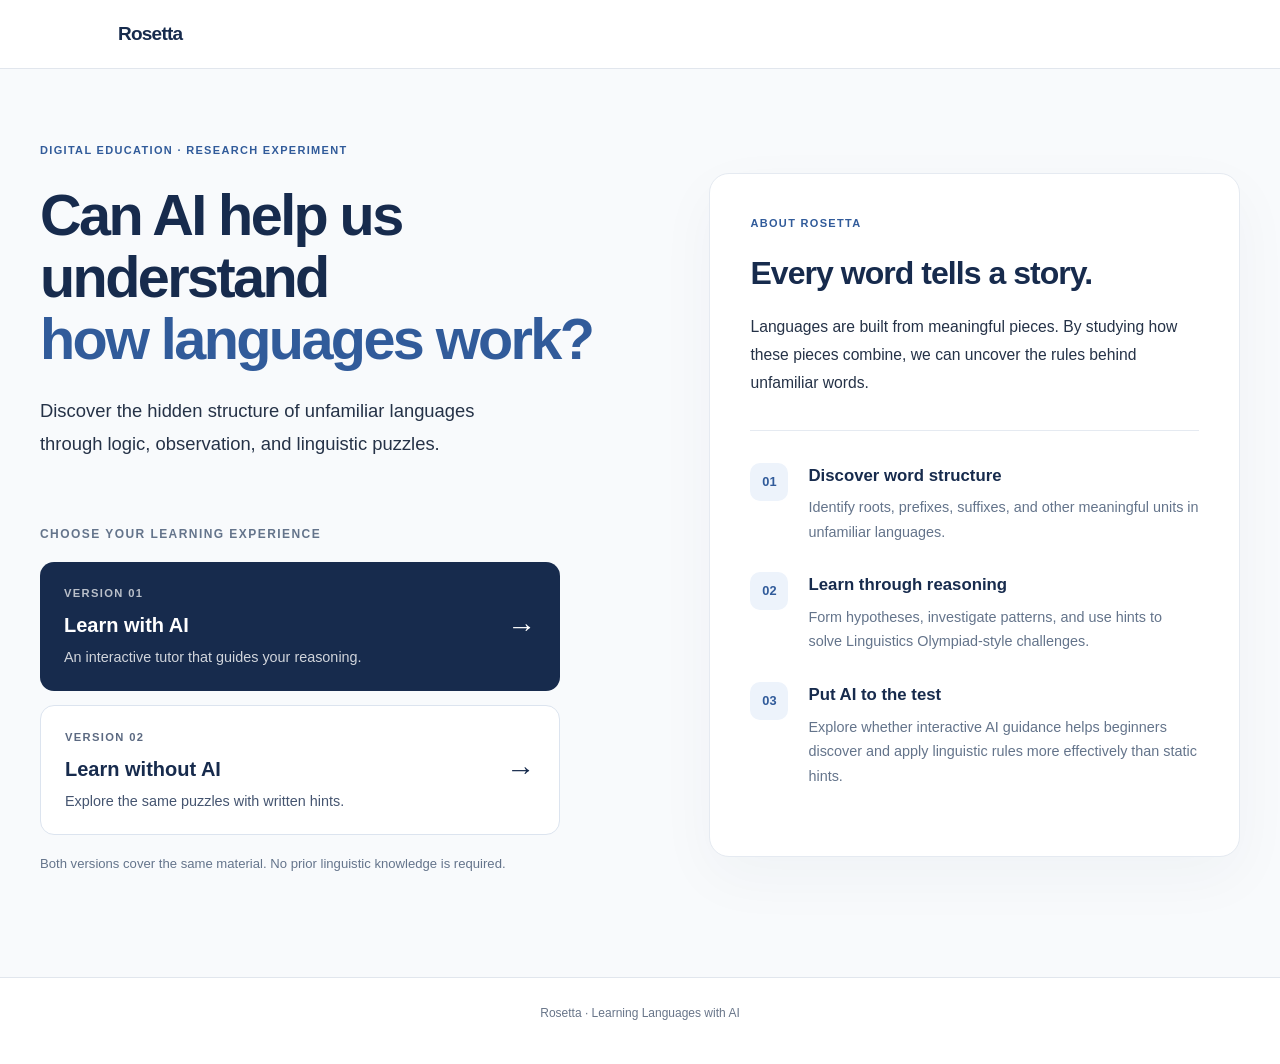
==== commit d942a4bc: "functional website" ====
--- a/index.html
+++ b/index.html
@@ -1,4 +1,3 @@
-
 <!DOCTYPE html>
 <html lang="en">
 
@@ -6,7 +5,8 @@
     <meta charset="UTF-8">
     <meta name="viewport" content="width=device-width, initial-scale=1.0">
 
-    <meta name="description" content="Rosetta explores whether AI tutoring can help beginners discover how languages build words from meaningful parts.">
+    <meta name="description"
+        content="Rosetta explores whether interactive AI tutoring can help beginners discover how languages build words from meaningful parts.">
 
     <title>Rosetta — Learning Languages with AI</title>
 
@@ -17,19 +17,16 @@
 
     <!-- HEADER -->
 
-    <header class="site-header">
-        <div class="header-inner">
-
-            <a href="index.html" class="logo">
-                Rosetta
-            </a>
-
-            <a href="#experiment" class="nav-link">
-                The experiment →
-            </a>
-
-        </div>
-    </header>
+<header class="site-header">
+    <div class="header-inner">
+
+        <a href="index.html" class="logo">
+            Rosetta
+        </a>
+
+    </div>
+</header>
+
 
 
     <!-- MAIN -->
@@ -38,318 +35,202 @@
 
         <!-- HERO -->
 
-        <section class="hero">
-
-            <div class="hero-content">
-
-                <p class="eyebrow">
-                    AI & LANGUAGE LEARNING
-                </p>
-
-                <h1>
-                    Can AI help us understand
-                    how languages work?
-                </h1>
-
-                <p class="hero-text">
-                    How do we make sense of a language we've never encountered
-                    before? Rosetta explores whether an AI tutor can help
-                    complete beginners discover the hidden structure of words
-                    through reasoning and experimentation.
-                </p>
-
-                <p class="hero-text">
-                    You'll solve short puzzles inspired by Linguistics Olympiads,
-                    learning to identify meaningful parts of words, infer their
-                    meanings, and predict unfamiliar forms. No previous
-                    knowledge of linguistics or foreign languages is required.
-                </p>
-
-                <div class="experiment-choice-grid" id="experiment">
-
-                    <div class="info-box experiment-card">
-
-                        <p class="eyebrow">VERSION 01</p>
-
-                        <h3>Learn with an AI tutor</h3>
+        <section class="landing-hero">
+
+            <div class="landing-grid">
+
+                <!-- LEFT COLUMN -->
+
+                <div class="landing-left">
+
+                    <div class="landing-intro">
+
+                        <p class="eyebrow">
+                            DIGITAL EDUCATION · RESEARCH EXPERIMENT
+                        </p>
+
+                        <h1>
+                            Can AI help us understand
+                            <span>how languages work?</span>
+                        </h1>
+
+                        <p class="landing-description">
+                            Discover the hidden structure of unfamiliar
+                            languages through logic, observation, and
+                            linguistic puzzles.
+                        </p>
+
+                    </div>
+
+
+                    <div class="experiment-selection" id="experiment">
+
+                        <p class="selection-label">
+                            CHOOSE YOUR LEARNING EXPERIENCE
+                        </p>
+
+                        <a href="experiment.html?mode=ai"
+                           class="experiment-button ai-button">
+
+                            <div class="button-content">
+
+                                <span class="button-version">
+                                    VERSION 01
+                                </span>
+
+                                <span class="button-title">
+                                    Learn with AI
+                                </span>
+
+                                <span class="button-description">
+                                    An interactive tutor that guides
+                                    your reasoning.
+                                </span>
+
+                            </div>
+
+                            <span class="button-arrow">
+                                →
+                            </span>
+
+                        </a>
+
+
+                        <a href="experiment.html?mode=non-ai"
+                           class="experiment-button non-ai-button">
+
+                            <div class="button-content">
+
+                                <span class="button-version">
+                                    VERSION 02
+                                </span>
+
+                                <span class="button-title">
+                                    Learn without AI
+                                </span>
+
+                                <span class="button-description">
+                                    Explore the same puzzles with
+                                    written hints.
+                                </span>
+
+                            </div>
+
+                            <span class="button-arrow">
+                                →
+                            </span>
+
+                        </a>
+
+                        <p class="selection-note">
+                            Both versions cover the same material.
+                            No prior linguistic knowledge is required.
+                        </p>
+
+                    </div>
+
+                </div>
+
+
+                <!-- RIGHT COLUMN -->
+
+                <div class="landing-right">
+
+                    <div class="research-card">
+
+                        <p class="eyebrow">
+                            ABOUT ROSETTA
+                        </p>
+
+                        <h2>
+                            Every word tells a story.
+                        </h2>
 
                         <p>
-                            Explore the puzzles with an interactive tutor
-                            that responds to your ideas, asks questions,
-                            and guides your reasoning through hints.
-                        </p>
-
-                        <a href="experiment.html?mode=ai"
-                           class="primary-button">
-                            Start with AI →
-                        </a>
+                            Languages are built from meaningful pieces.
+                            By studying how these pieces combine, we can
+                            uncover the rules behind unfamiliar words.
+                        </p>
+
+                        <div class="research-divider"></div>
+
+                        <div class="research-section">
+
+                            <span class="research-number">
+                                01
+                            </span>
+
+                            <div>
+
+                                <h3>
+                                    Discover word structure
+                                </h3>
+
+                                <p>
+                                    Identify roots, prefixes, suffixes,
+                                    and other meaningful units in
+                                    unfamiliar languages.
+                                </p>
+
+                            </div>
+
+                        </div>
+
+
+                        <div class="research-section">
+
+                            <span class="research-number">
+                                02
+                            </span>
+
+                            <div>
+
+                                <h3>
+                                    Learn through reasoning
+                                </h3>
+
+                                <p>
+                                    Form hypotheses, investigate patterns,
+                                    and use hints to solve Linguistics
+                                    Olympiad-style challenges.
+                                </p>
+
+                            </div>
+
+                        </div>
+
+
+                        <div class="research-section">
+
+                            <span class="research-number">
+                                03
+                            </span>
+
+                            <div>
+
+                                <h3>
+                                    Put AI to the test
+                                </h3>
+
+                                <p>
+                                    Explore whether interactive AI guidance
+                                    helps beginners discover and apply
+                                    linguistic rules more effectively
+                                    than static hints.
+                                </p>
+
+                            </div>
+
+                        </div>
 
                     </div>
 
-
-                    <div class="info-box experiment-card">
-
-                        <p class="eyebrow">VERSION 02</p>
-
-                        <h3>Learn with static hints</h3>
-
-                        <p>
-                            Work through the same puzzles using written
-                            hints instead of an interactive tutor.
-                            You'll still have guidance as you investigate
-                            the patterns.
-                        </p>
-
-                        <a href="experiment.html?mode=non-ai"
-                           class="primary-button">
-                            Start without AI →
-                        </a>
-
-                    </div>
-
                 </div>
 
-                <p class="experiment-note">
-                    Both versions explore the same linguistic problems.
-                    Choose one to begin.
-                </p>
-
             </div>
 
         </section>
 
-
-        <!-- ABOUT -->
-
-        <section class="content-section">
-
-            <div class="section-content">
-
-                <p class="eyebrow">
-                    ABOUT THE EXPERIMENT
-                </p>
-
-                <h2>
-                    Discover the structure of words
-                </h2>
-
-                <p>
-                    Every language has its own way of building words.
-                    Many words are made up of smaller meaningful units
-                    called <strong>morphemes</strong>.
-                </p>
-
-                <p>
-                    These can be roots, prefixes, suffixes, or infixes.
-                    By identifying how these pieces combine, we can
-                    understand words we have never seen before.
-                </p>
-
-                <p>
-                    In this experiment, you'll investigate examples from
-                    unfamiliar languages. The goal is not to memorise
-                    vocabulary, but to develop a reasoning strategy that
-                    can be applied to entirely new linguistic systems.
-                </p>
-
-            </div>
-
-        </section>
-
-
-        <!-- HOW IT WORKS -->
-
-        <section class="content-section light">
-
-            <div class="section-content">
-
-                <p class="eyebrow">
-                    HOW IT WORKS
-                </p>
-
-                <h2>
-                    From observation to discovery
-                </h2>
-
-                <p>
-                    The experiment guides you through a series of short
-                    linguistic challenges.
-                </p>
-
-                <div class="steps">
-
-                    <div class="step">
-
-                        <div class="step-number">
-                            01
-                        </div>
-
-                        <h3>
-                            Observe
-                        </h3>
-
-                        <p>
-                            Examine examples from an unfamiliar language.
-                            Look for recurring elements and patterns
-                            in the words.
-                        </p>
-
-                    </div>
-
-
-                    <div class="step">
-
-                        <div class="step-number">
-                            02
-                        </div>
-
-                        <h3>
-                            Investigate
-                        </h3>
-
-                        <p>
-                            Form hypotheses about how words are built
-                            and use hints to refine your understanding.
-                        </p>
-
-                    </div>
-
-
-                    <div class="step">
-
-                        <div class="step-number">
-                            03
-                        </div>
-
-                        <h3>
-                            Apply
-                        </h3>
-
-                        <p>
-                            Use what you've discovered to solve new
-                            problems involving a different language.
-                        </p>
-
-                    </div>
-
-                </div>
-
-            </div>
-
-        </section>
-
-
-        <!-- RESEARCH QUESTION -->
-
-        <section class="content-section">
-
-            <div class="section-content">
-
-                <p class="eyebrow">
-                    THE RESEARCH QUESTION
-                </p>
-
-                <h2>
-                    What are we trying to find out?
-                </h2>
-
-                <p>
-                    We want to understand whether the way learners receive
-                    guidance influences how effectively they discover
-                    and apply new linguistic rules.
-                </p>
-
-                <div class="info-box">
-
-                    <strong>
-                        Interactive AI tutoring vs. static hints
-                    </strong>
-
-                    <p>
-                        We compare an interactive AI tutor with a version
-                        that provides written hints. Both versions are
-                        designed to cover the same underlying material.
-                        By comparing participants' answers, we can
-                        investigate whether interactive guidance helps
-                        learners develop stronger reasoning skills.
-                    </p>
-
-                </div>
-
-            </div>
-
-        </section>
-
-
-        <!-- THE AI TUTOR -->
-
-        <section class="content-section light">
-
-            <div class="section-content">
-
-                <p class="eyebrow">
-                    THE AI TUTOR
-                </p>
-
-                <h2>
-                    Learning through reasoning
-                </h2>
-
-                <p>
-                    In the AI version, a language model acts as an
-                    interactive tutor. Rather than simply providing
-                    solutions, it is designed to help learners work
-                    through problems step by step.
-                </p>
-
-                <p>
-                    It can ask questions, respond to hypotheses,
-                    and provide progressively stronger hints when
-                    a learner gets stuck.
-                </p>
-
-                <div class="info-box">
-
-                    <strong>
-                        No prior knowledge required
-                    </strong>
-
-                    <p>
-                        Linguistics Olympiad-style problems are designed
-                        to be solved through logical reasoning rather
-                        than prior knowledge of a particular language.
-                        Curiosity and careful observation are all you need.
-                    </p>
-
-                </div>
-
-            </div>
-
-        </section>
-
-
-        <!-- CTA -->
-
-        <section class="cta">
-
-            <h2>
-                Ready to explore?
-            </h2>
-
-            <p>
-                Discover the patterns hidden inside unfamiliar words.
-            </p>
-
-            <p>
-                Choose the AI tutor or static-hint version above to begin
-                the experiment.
-            </p>
-
-            <a href="#experiment" class="primary-button">
-                Choose your experiment ↑
-            </a>
-
-        </section>
 
     </main>
 
--- a/style.css
+++ b/style.css
@@ -1711,4 +1711,390 @@
     .chat-message {
         max-width: 95%;
     }
+}
+
+
+
+
+/* =========================================================
+   ROSETTA — LANDING PAGE REDESIGN
+   ========================================================= */
+
+
+/* HERO LAYOUT */
+
+.landing-hero {
+    padding: 72px 24px 88px;
+    background: #f8fafc;
+}
+
+.landing-grid {
+    max-width: 1200px;
+    margin: 0 auto;
+
+    display: grid;
+    grid-template-columns: 1fr 0.9fr;
+
+    gap: 80px;
+    align-items: stretch;
+}
+
+
+/* LEFT COLUMN */
+
+.landing-left {
+    display: flex;
+    flex-direction: column;
+    justify-content: space-between;
+
+    gap: 48px;
+}
+
+.landing-intro {
+    max-width: 580px;
+}
+
+.landing-intro h1 {
+    font-size: clamp(2.8rem, 4.5vw, 4.5rem);
+    line-height: 1.08;
+
+    letter-spacing: -0.045em;
+
+    color: var(--navy);
+
+    margin: 24px 0;
+}
+
+.landing-intro h1 span {
+    display: block;
+    color: var(--blue);
+}
+
+.landing-description {
+    max-width: 470px;
+
+    font-size: 1.15rem;
+    line-height: 1.8;
+
+    color: var(--text);
+}
+
+
+/* EXPERIMENT SELECTION */
+
+.experiment-selection {
+    max-width: 520px;
+}
+
+.selection-label {
+    font-size: 0.75rem;
+    font-weight: 700;
+
+    letter-spacing: 0.12em;
+
+    color: #64748b;
+
+    margin-bottom: 18px;
+}
+
+
+.experiment-button {
+    display: flex;
+    align-items: center;
+    justify-content: space-between;
+
+    gap: 24px;
+
+    padding: 22px 24px;
+
+    margin-bottom: 14px;
+
+    border-radius: 14px;
+
+    text-decoration: none;
+
+    transition:
+        transform 0.2s ease,
+        box-shadow 0.2s ease,
+        background 0.2s ease;
+}
+
+
+.experiment-button:hover {
+    transform: translateY(-3px);
+
+    box-shadow: 0 12px 30px rgba(23, 43, 77, 0.12);
+}
+
+
+.ai-button {
+    background: var(--navy);
+    color: white;
+}
+
+.ai-button:hover {
+    background: var(--blue-dark);
+}
+
+
+.non-ai-button {
+    background: white;
+
+    border: 1px solid #dce4ef;
+
+    color: var(--navy);
+}
+
+
+.button-content {
+    display: flex;
+    flex-direction: column;
+
+    gap: 5px;
+}
+
+
+.button-version {
+    font-size: 0.7rem;
+    font-weight: 700;
+
+    letter-spacing: 0.12em;
+
+    opacity: 0.7;
+}
+
+
+.button-title {
+    font-size: 1.25rem;
+    font-weight: 700;
+}
+
+
+.button-description {
+    font-size: 0.9rem;
+    line-height: 1.5;
+
+    opacity: 0.8;
+}
+
+
+.button-arrow {
+    font-size: 1.8rem;
+
+    flex-shrink: 0;
+
+    transition: transform 0.2s ease;
+}
+
+
+.experiment-button:hover .button-arrow {
+    transform: translateX(5px);
+}
+
+
+.selection-note {
+    margin-top: 18px;
+
+    font-size: 0.82rem;
+    line-height: 1.6;
+
+    color: #64748b;
+}
+
+
+/* RIGHT COLUMN */
+
+.landing-right {
+    display: flex;
+    align-items: center;
+}
+
+
+.research-card {
+    width: 100%;
+
+    padding: 40px;
+
+    background: white;
+
+    border: 1px solid #e5eaf1;
+
+    border-radius: 20px;
+
+    box-shadow: 0 20px 60px rgba(23, 43, 77, 0.04);
+}
+
+
+.research-card h2 {
+    font-size: 2rem;
+    line-height: 1.25;
+
+    letter-spacing: -0.03em;
+
+    color: var(--navy);
+
+    margin: 20px 0;
+}
+
+
+.research-card > p:not(.eyebrow) {
+    font-size: 0.98rem;
+    line-height: 1.8;
+
+    color: var(--text);
+}
+
+
+.research-divider {
+    height: 1px;
+
+    background: #e5eaf1;
+
+    margin: 32px 0;
+}
+
+
+.research-section {
+    display: flex;
+
+    gap: 20px;
+
+    margin-bottom: 28px;
+}
+
+
+.research-number {
+    display: flex;
+    align-items: center;
+    justify-content: center;
+
+    width: 38px;
+    height: 38px;
+
+    flex-shrink: 0;
+
+    border-radius: 10px;
+
+    background: var(--blue-light);
+
+    color: var(--blue);
+
+    font-size: 0.8rem;
+    font-weight: 700;
+}
+
+
+.research-section h3 {
+    margin: 2px 0 8px;
+
+    font-size: 1.05rem;
+
+    color: var(--navy);
+}
+
+
+.research-section p {
+    margin: 0;
+
+    font-size: 0.9rem;
+    line-height: 1.7;
+
+    color: #64748b;
+}
+
+
+.research-footer {
+    display: flex;
+    flex-wrap: wrap;
+
+    gap: 8px;
+
+    padding-top: 12px;
+}
+
+
+.research-tag {
+    padding: 7px 12px;
+
+    border-radius: 100px;
+
+    background: #f1f5f9;
+
+    color: #64748b;
+
+    font-size: 0.7rem;
+    font-weight: 700;
+
+    letter-spacing: 0.05em;
+}
+
+
+/* HOW IT WORKS */
+
+.section-intro {
+    max-width: 600px;
+
+    color: #64748b;
+
+    line-height: 1.8;
+}
+
+
+/* RESPONSIVE DESIGN */
+
+@media (max-width: 1000px) {
+
+    .landing-grid {
+        grid-template-columns: 1fr 1fr;
+
+        gap: 40px;
+    }
+
+    .landing-intro h1 {
+        font-size: 3rem;
+    }
+
+    .research-card {
+        padding: 28px;
+    }
+
+}
+
+
+@media (max-width: 760px) {
+
+    .landing-hero {
+        padding: 48px 20px 64px;
+    }
+
+    .landing-grid {
+        grid-template-columns: 1fr;
+
+        gap: 48px;
+    }
+
+    .landing-left {
+        gap: 40px;
+    }
+
+    .landing-intro h1 {
+        font-size: clamp(2.5rem, 10vw, 3.5rem);
+    }
+
+    .landing-description {
+        font-size: 1rem;
+    }
+
+    .research-card {
+        padding: 28px;
+    }
+
+    .research-card h2 {
+        font-size: 1.7rem;
+    }
+
+    .experiment-button {
+        padding: 20px;
+    }
+
 }
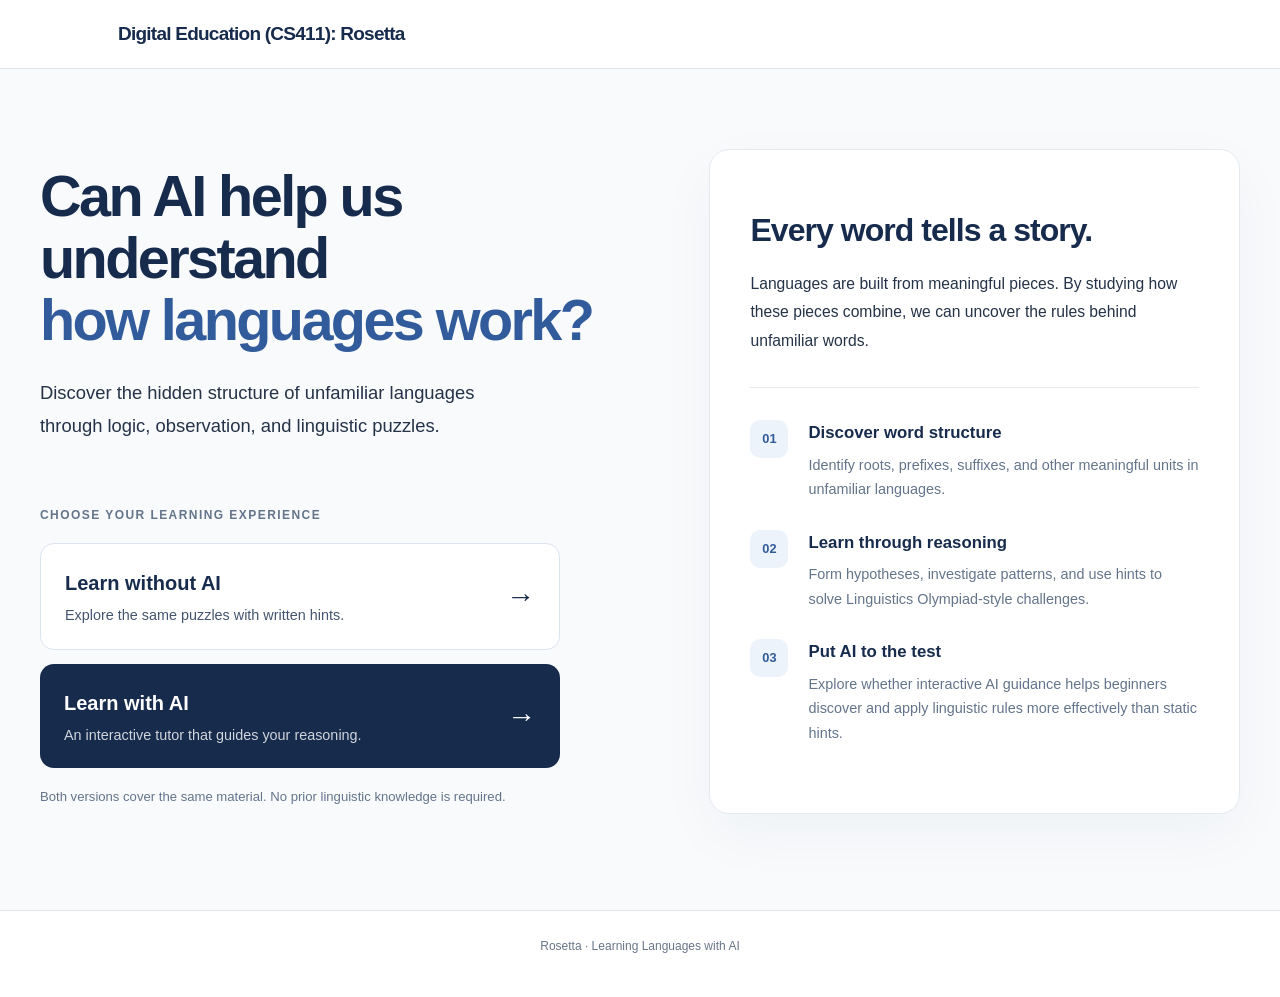
==== commit c0f4b5c4: "clearer presentation" ====
--- a/index.html
+++ b/index.html
@@ -21,7 +21,7 @@
     <div class="header-inner">
 
         <a href="index.html" class="logo">
-            Rosetta
+            Digital Education (CS411): Rosetta
         </a>
 
     </div>
@@ -44,10 +44,6 @@
                 <div class="landing-left">
 
                     <div class="landing-intro">
-
-                        <p class="eyebrow">
-                            DIGITAL EDUCATION · RESEARCH EXPERIMENT
-                        </p>
 
                         <h1>
                             Can AI help us understand
@@ -69,14 +65,32 @@
                             CHOOSE YOUR LEARNING EXPERIENCE
                         </p>
 
+                        <a href="experiment.html?mode=non-ai"
+                           class="experiment-button non-ai-button">
+
+                            <div class="button-content">
+
+                                <span class="button-title">
+                                    Learn without AI
+                                </span>
+
+                                <span class="button-description">
+                                    Explore the same puzzles with
+                                    written hints.
+                                </span>
+
+                            </div>
+
+                            <span class="button-arrow">
+                                →
+                            </span>
+
+                        </a>
+
                         <a href="experiment.html?mode=ai"
                            class="experiment-button ai-button">
 
                             <div class="button-content">
-
-                                <span class="button-version">
-                                    VERSION 01
-                                </span>
 
                                 <span class="button-title">
                                     Learn with AI
@@ -96,32 +110,6 @@
                         </a>
 
 
-                        <a href="experiment.html?mode=non-ai"
-                           class="experiment-button non-ai-button">
-
-                            <div class="button-content">
-
-                                <span class="button-version">
-                                    VERSION 02
-                                </span>
-
-                                <span class="button-title">
-                                    Learn without AI
-                                </span>
-
-                                <span class="button-description">
-                                    Explore the same puzzles with
-                                    written hints.
-                                </span>
-
-                            </div>
-
-                            <span class="button-arrow">
-                                →
-                            </span>
-
-                        </a>
-
                         <p class="selection-note">
                             Both versions cover the same material.
                             No prior linguistic knowledge is required.
@@ -137,10 +125,6 @@
                 <div class="landing-right">
 
                     <div class="research-card">
-
-                        <p class="eyebrow">
-                            ABOUT ROSETTA
-                        </p>
 
                         <h2>
                             Every word tells a story.
--- a/style.css
+++ b/style.css
@@ -2097,4 +2097,210 @@
         padding: 20px;
     }
 
+}
+
+/* =========================================================
+   EXPERIMENT SCREENS — CLEANER VISUAL HIERARCHY
+   ========================================================= */
+
+/* Make the screen introduction more compact */
+.intro {
+    margin-bottom: 20px;
+}
+
+.intro .lead {
+    margin-bottom: 10px;
+    font-size: 14px;
+}
+
+/* Make example words slightly less visually dominant */
+.example-word {
+    font-weight: 600;
+    color: #254879;
+    font-size: 1rem;
+}
+
+/* Give translations a little more contrast */
+.example-word-card .example-meaning {
+    color: #536174;
+    font-size: 0.86rem;
+}
+
+/* Make the example panel header cleaner */
+.example-panel-header {
+    background: #f8fafc;
+    padding: 13px 16px;
+}
+
+.example-panel-header strong {
+    font-size: 14px;
+}
+
+/* Make instructions stand out */
+.example-instruction {
+    padding: 14px 16px;
+    background: #edf3fb;
+    color: #354b6b;
+    border-top: 1px solid #dce6f4;
+    font-size: 13px;
+    line-height: 1.65;
+    font-weight: 500;
+}
+
+/* Improve task headings */
+.assessment-form h2 {
+    color: var(--navy);
+    font-size: 19px;
+    margin-top: 25px;
+    margin-bottom: 10px;
+    padding-bottom: 8px;
+    border-bottom: 1px solid var(--border);
+}
+
+/* Make questions more readable */
+.assessment-form label {
+    color: #253247;
+    font-size: 14px;
+    font-weight: 600;
+    line-height: 1.55;
+}
+
+/* Separate the activity from the examples */
+.experiment-activities {
+    padding-left: 5px;
+}
+
+/* Make explanatory notes less prominent */
+.assessment-note {
+    background: #f8fafc;
+    color: #687589;
+    font-size: 12px;
+    border-color: #e8edf3;
+}
+
+/* Keep the two columns visually balanced */
+@media (min-width: 900px) {
+    .experiment-layout {
+        grid-template-columns: minmax(0, 0.9fr) minmax(0, 1.1fr);
+        gap: 34px;
+    }
+
+    .experiment-examples {
+        top: 90px;
+    }
+}
+
+/* Give instructions a consistent appearance */
+.task-instruction {
+    margin: 0 0 18px;
+    padding: 14px 16px;
+    background: #edf3fb;
+    border: 1px solid #dce6f4;
+    border-radius: 9px;
+    color: #354b6b;
+    font-size: 14px;
+    line-height: 1.65;
+}
+
+.task-instruction strong {
+    display: block;
+    margin-bottom: 4px;
+    color: #254879;
+    font-size: 11px;
+    letter-spacing: 0.08em;
+    text-transform: uppercase;
+}
+
+
+/* Original word on the left, translation beside it */
+.example-word-card {
+    display: grid;
+    grid-template-columns: 1fr 1fr;
+    align-items: center;
+    gap: 16px;
+    padding: 12px 16px;
+}
+
+.example-word {
+    margin: 0;
+    text-align: left;
+}
+
+.example-meaning {
+    margin: 0;
+    text-align: left;
+}
+
+
+/* =========================================================
+   LANGUAGE SPOTLIGHT
+   ========================================================= */
+
+.language-fun-fact {
+    display: flex;
+    align-items: center;
+    gap: 14px;
+    margin-top: 16px;
+    padding: 13px 16px;
+    background: #f3f7fc;
+    border: 1px solid #dce6f4;
+    border-radius: 10px;
+    color: #354b6b;
+}
+
+.language-flag {
+    font-size: 30px;
+    line-height: 1;
+    flex-shrink: 0;
+}
+
+.language-fun-fact p {
+    margin: 0;
+    font-size: 13px;
+    line-height: 1.6;
+}
+
+.language-fun-fact strong {
+    display: block;
+    margin-bottom: 3px;
+    color: #254879;
+    font-size: 12px;
+}
+
+
+/* =========================================================
+   CENTER PAGE TITLES, SOURCES AND LANGUAGE SPOTLIGHTS
+   ========================================================= */
+
+.intro {
+    width: 100%;
+    max-width: none;
+    text-align: center;
+    margin: 0 auto 2rem;
+}
+
+.intro h1 {
+    text-align: center;
+    width: 100%;
+    max-width: none;
+    margin-left: auto;
+    margin-right: auto;
+}
+
+.intro .assessment-note {
+    text-align: center;
+    margin: 0.75rem auto 1.25rem;
+}
+
+/* Language spotlight */
+.language-fun-fact {
+    width: 100%;
+    max-width: 850px;
+    margin: 1.5rem auto 0;
+    text-align: center;
+    justify-content: center;
+}
+
+.language-fun-fact p {
+    text-align: center;
 }
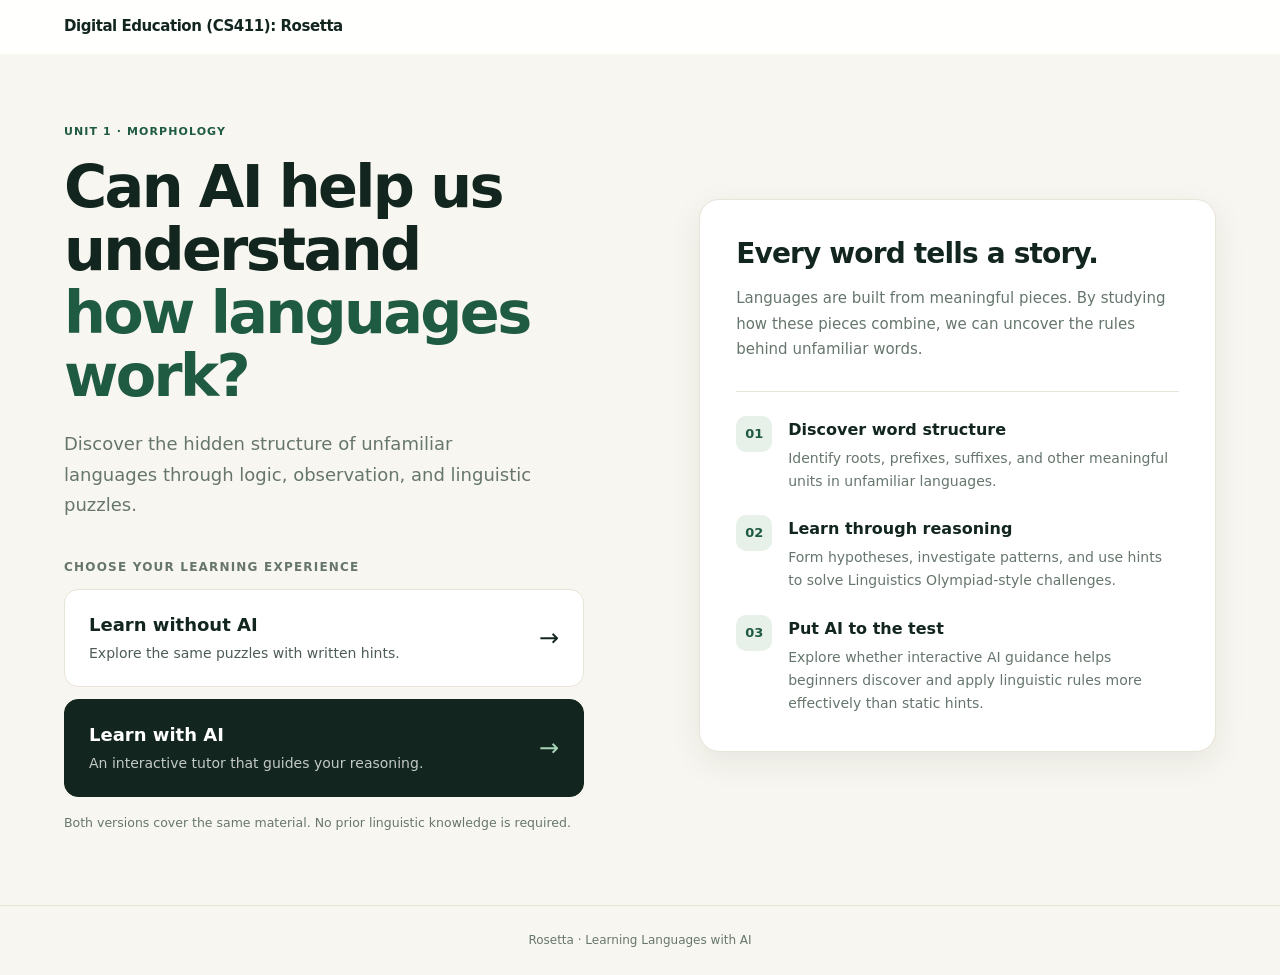
==== commit 3f066155: "AI grader + site revamp" ====
--- a/index.html
+++ b/index.html
@@ -1,234 +1,85 @@
 <!DOCTYPE html>
 <html lang="en">
-
 <head>
-    <meta charset="UTF-8">
-    <meta name="viewport" content="width=device-width, initial-scale=1.0">
-
-    <meta name="description"
-        content="Rosetta explores whether interactive AI tutoring can help beginners discover how languages build words from meaningful parts.">
-
-    <title>Rosetta — Learning Languages with AI</title>
-
-    <link rel="stylesheet" href="style.css">
+  <meta charset="UTF-8">
+  <meta name="viewport" content="width=device-width, initial-scale=1.0">
+  <meta name="description" content="Rosetta explores whether interactive AI tutoring can help beginners discover how languages build words from meaningful parts.">
+  <title>Rosetta — Learning Languages with AI</title>
+  <link rel="stylesheet" href="style.css">
 </head>
 
 <body>
 
-    <!-- HEADER -->
-
 <header class="site-header">
-    <div class="header-inner">
-
-        <a href="index.html" class="logo">
-            Digital Education (CS411): Rosetta
-        </a>
-
-    </div>
+  <div class="header-inner">
+    <a href="index.html" class="logo">Digital Education (CS411): Rosetta</a>
+  </div>
 </header>
 
+<main class="container hero">
 
+  <section>
+    <p class="eyebrow">Unit 1 · Morphology</p>
+    <h1>Can AI help us understand <span>how languages work?</span></h1>
+    <p class="lead">
+      Discover the hidden structure of unfamiliar languages through logic,
+      observation, and linguistic puzzles.
+    </p>
 
-    <!-- MAIN -->
+    <p class="choose-label">Choose your learning experience</p>
 
-    <main>
+    <a class="choice" href="experiment.html?mode=non-ai">
+      <div>
+        <strong>Learn without AI</strong>
+        <span>Explore the same puzzles with written hints.</span>
+      </div>
+    </a>
 
-        <!-- HERO -->
+    <a class="choice choice-ai" href="experiment.html?mode=ai">
+      <div>
+        <strong>Learn with AI</strong>
+        <span>An interactive tutor that guides your reasoning.</span>
+      </div>
+    </a>
 
-        <section class="landing-hero">
+    <p class="note">Both versions cover the same material. No prior linguistic knowledge is required.</p>
+  </section>
 
-            <div class="landing-grid">
+  <aside class="card">
+    <h2>Every word tells a story.</h2>
+    <p>
+      Languages are built from meaningful pieces. By studying how these pieces
+      combine, we can uncover the rules behind unfamiliar words.
+    </p>
 
-                <!-- LEFT COLUMN -->
+    <ol class="features">
+      <li>
+        <b>01</b>
+        <div>
+          <h3>Discover word structure</h3>
+          <p>Identify roots, prefixes, suffixes, and other meaningful units in unfamiliar languages.</p>
+        </div>
+      </li>
+      <li>
+        <b>02</b>
+        <div>
+          <h3>Learn through reasoning</h3>
+          <p>Form hypotheses, investigate patterns, and use hints to solve Linguistics Olympiad-style challenges.</p>
+        </div>
+      </li>
+      <li>
+        <b>03</b>
+        <div>
+          <h3>Put AI to the test</h3>
+          <p>Explore whether interactive AI guidance helps beginners discover and apply linguistic rules more effectively than static hints.</p>
+        </div>
+      </li>
+    </ol>
+  </aside>
 
-                <div class="landing-left">
+</main>
 
-                    <div class="landing-intro">
-
-                        <h1>
-                            Can AI help us understand
-                            <span>how languages work?</span>
-                        </h1>
-
-                        <p class="landing-description">
-                            Discover the hidden structure of unfamiliar
-                            languages through logic, observation, and
-                            linguistic puzzles.
-                        </p>
-
-                    </div>
-
-
-                    <div class="experiment-selection" id="experiment">
-
-                        <p class="selection-label">
-                            CHOOSE YOUR LEARNING EXPERIENCE
-                        </p>
-
-                        <a href="experiment.html?mode=non-ai"
-                           class="experiment-button non-ai-button">
-
-                            <div class="button-content">
-
-                                <span class="button-title">
-                                    Learn without AI
-                                </span>
-
-                                <span class="button-description">
-                                    Explore the same puzzles with
-                                    written hints.
-                                </span>
-
-                            </div>
-
-                            <span class="button-arrow">
-                                →
-                            </span>
-
-                        </a>
-
-                        <a href="experiment.html?mode=ai"
-                           class="experiment-button ai-button">
-
-                            <div class="button-content">
-
-                                <span class="button-title">
-                                    Learn with AI
-                                </span>
-
-                                <span class="button-description">
-                                    An interactive tutor that guides
-                                    your reasoning.
-                                </span>
-
-                            </div>
-
-                            <span class="button-arrow">
-                                →
-                            </span>
-
-                        </a>
-
-
-                        <p class="selection-note">
-                            Both versions cover the same material.
-                            No prior linguistic knowledge is required.
-                        </p>
-
-                    </div>
-
-                </div>
-
-
-                <!-- RIGHT COLUMN -->
-
-                <div class="landing-right">
-
-                    <div class="research-card">
-
-                        <h2>
-                            Every word tells a story.
-                        </h2>
-
-                        <p>
-                            Languages are built from meaningful pieces.
-                            By studying how these pieces combine, we can
-                            uncover the rules behind unfamiliar words.
-                        </p>
-
-                        <div class="research-divider"></div>
-
-                        <div class="research-section">
-
-                            <span class="research-number">
-                                01
-                            </span>
-
-                            <div>
-
-                                <h3>
-                                    Discover word structure
-                                </h3>
-
-                                <p>
-                                    Identify roots, prefixes, suffixes,
-                                    and other meaningful units in
-                                    unfamiliar languages.
-                                </p>
-
-                            </div>
-
-                        </div>
-
-
-                        <div class="research-section">
-
-                            <span class="research-number">
-                                02
-                            </span>
-
-                            <div>
-
-                                <h3>
-                                    Learn through reasoning
-                                </h3>
-
-                                <p>
-                                    Form hypotheses, investigate patterns,
-                                    and use hints to solve Linguistics
-                                    Olympiad-style challenges.
-                                </p>
-
-                            </div>
-
-                        </div>
-
-
-                        <div class="research-section">
-
-                            <span class="research-number">
-                                03
-                            </span>
-
-                            <div>
-
-                                <h3>
-                                    Put AI to the test
-                                </h3>
-
-                                <p>
-                                    Explore whether interactive AI guidance
-                                    helps beginners discover and apply
-                                    linguistic rules more effectively
-                                    than static hints.
-                                </p>
-
-                            </div>
-
-                        </div>
-
-                    </div>
-
-                </div>
-
-            </div>
-
-        </section>
-
-
-    </main>
-
-
-    <!-- FOOTER -->
-
-    <footer>
-
-        <p>
-            Rosetta · Learning Languages with AI
-        </p>
-
-    </footer>
+<footer>Rosetta · Learning Languages with AI</footer>
 
 </body>
-
 </html>
--- a/style.css
+++ b/style.css
@@ -1,2306 +1,424 @@
-
 /* =========================================================
-   ROSETTA — MORPHOLOGY LEARNING PLATFORM
-   Consolidated stylesheet
+   ROSETTA — stylesheet (landing + experiment)
    ========================================================= */
 
-
-/* =========================================================
-   1. DESIGN SYSTEM
-   ========================================================= */
-
 :root {
-    --navy: #172b4d;
-    --blue: #315b9a;
-    --blue-dark: #254879;
-    --blue-light: #edf3fb;
-
-    --text: #253247;
-    --muted: #687589;
-
-    --background: #f4f6f9;
-    --surface: #ffffff;
-    --surface-soft: #f8fafc;
-
-    --border: #e1e6ed;
-    --border-dark: #cbd4df;
-
-    --success: #26734d;
-    --success-bg: #edf7f1;
-
-    --error: #b33a3a;
-    --error-bg: #fff1f0;
-
-    --radius: 12px;
-    --radius-small: 8px;
-
-    --shadow: 0 3px 12px rgba(25, 42, 70, 0.045);
-    --shadow-card: 0 8px 28px rgba(25, 42, 70, 0.055);
-}
-
-
-/* =========================================================
-   2. GENERAL
-   ========================================================= */
-
-* {
-    box-sizing: border-box;
-}
-
-html {
-    scroll-behavior: smooth;
-}
+  --ink: #12261f;
+  --text: #2b3b34;
+  --muted: #66766d;
+  --bg: #f8f6f0;
+  --surface: #fff;
+  --line: #e8e4d8;
+  --line-strong: #d3cebd;
+  --accent: #1f5a43;
+  --accent-dark: #164232;
+  --accent-soft: #e8f0ea;
+  --paper: #fbfaf6;
+  --accent-light: #a8d5b9;
+  --ok: #2e7d4f;
+  --ok-soft: #e6f4ea;
+  --bad: #b3363a;
+  --radius: 14px;
+  --shadow: 0 10px 32px rgba(18, 38, 31, .08);
+  --serif: "Iowan Old Style", Georgia, "Times New Roman", serif;
+}
+
+/* ---------- Base ---------- */
+
+* { box-sizing: border-box; }
+html { scroll-behavior: smooth; }
 
 body {
-    margin: 0;
-    font-family: Inter, -apple-system, BlinkMacSystemFont,
-        "Segoe UI", Roboto, Helvetica, Arial, sans-serif;
-    color: var(--text);
-    background: var(--background);
-    font-size: 15px;
-    line-height: 1.7;
-    -webkit-font-smoothing: antialiased;
-}
-
-[hidden] {
-    display: none !important;
-}
-
-a {
-    color: var(--blue);
-}
-
-button,
-input,
-textarea,
-select {
-    font: inherit;
-}
-
-button {
-    cursor: pointer;
-}
-
-button:disabled {
-    cursor: not-allowed;
-    opacity: 0.55;
-}
-
-
-/* =========================================================
-   3. HEADER
-   ========================================================= */
+  margin: 0;
+  font: 15px/1.7 Inter, system-ui, -apple-system, "Segoe UI", Roboto, sans-serif;
+  color: var(--text);
+  background: var(--bg);
+  -webkit-font-smoothing: antialiased;
+}
+
+[hidden] { display: none !important; }
+h1, h2, h3, p { margin: 0; overflow-wrap: break-word; }
+p + p { margin-top: 12px; }
+a { color: var(--accent); }
+strong { color: var(--ink); }
+button, input, textarea { font: inherit; }
+:focus-visible { outline: 3px solid rgba(31, 90, 67, .3); outline-offset: 2px; }
+
+h1 {
+  color: var(--ink);
+  font-size: clamp(28px, 4vw, 38px);
+  line-height: 1.18;
+  letter-spacing: -.035em;
+}
+h2 { color: var(--ink); font-size: 18px; line-height: 1.3; letter-spacing: -.01em; }
+
+/* ---------- Header ---------- */
 
 .site-header {
-    position: sticky;
-    top: 0;
-    z-index: 100;
-    background: rgba(255, 255, 255, 0.96);
-    backdrop-filter: blur(12px);
-    border-bottom: 1px solid var(--border);
-}
-
+  position: sticky;
+  top: 0;
+  z-index: 10;
+  background: rgba(255, 255, 255, .92);
+  backdrop-filter: blur(10px);
+}
 .header-inner {
-    max-width: 1100px;
-    min-height: 68px;
-    margin: 0 auto;
-    padding: 12px 28px;
-    display: flex;
-    justify-content: space-between;
-    align-items: center;
-    gap: 20px;
-}
-
-.logo {
-    color: var(--navy);
-    text-decoration: none;
-    font-size: 19px;
-    font-weight: 800;
-    letter-spacing: -0.04em;
-}
-
-.logo:hover {
-    color: var(--blue);
-}
-
-.nav-link {
-    color: var(--muted);
-    text-decoration: none;
-    font-size: 14px;
-    font-weight: 600;
-}
-
-.nav-link:hover {
-    color: var(--blue);
-}
-
-.progress {
-    padding: 6px 13px;
-    color: var(--blue-dark);
-    background: var(--blue-light);
-    border-radius: 30px;
-    font-size: 13px;
-    font-weight: 700;
-    font-variant-numeric: tabular-nums;
-}
-
-
-/* =========================================================
-   4. MAIN EXPERIMENT LAYOUT
-   ========================================================= */
-
-.container {
-    width: 100%;
-    max-width: 900px;
-    margin: 0 auto;
-    padding: 38px 24px 80px;
-}
-
-.unit-label {
-    display: inline-flex;
-    align-items: center;
-    margin-bottom: 16px;
-    padding: 6px 12px;
-    background: var(--blue-light);
-    color: var(--blue-dark);
-    border: 1px solid #dce6f4;
-    border-radius: 30px;
-    font-size: 11px;
-    font-weight: 800;
-    letter-spacing: 0.09em;
-    text-transform: uppercase;
-}
-
-.experiment-step {
-    display: none;
-}
-
-.experiment-step.active {
-    display: block;
-    padding: 30px 34px;
-    background: var(--surface);
-    border: 1px solid var(--border);
-    border-radius: 16px;
-    box-shadow: var(--shadow-card);
-    animation: screen-appear 0.25s ease-out;
-}
-
-@keyframes screen-appear {
-    from {
-        opacity: 0;
-        transform: translateY(7px);
-    }
-    to {
-        opacity: 1;
-        transform: translateY(0);
-    }
-}
-
-/* Two-column structure */
-
-.experiment-layout {
-    display: block;
-}
-
-.experiment-examples,
-.experiment-activities {
-    min-width: 0;
-}
-
-
-/* =========================================================
-   5. TYPOGRAPHY
-   ========================================================= */
-
-h1,
-h2,
-h3,
-p {
-    overflow-wrap: break-word;
-}
-
-h1 {
-    margin: 8px 0 18px;
-    color: var(--navy);
-    font-size: clamp(30px, 4vw, 39px);
-    font-weight: 750;
-    line-height: 1.18;
-    letter-spacing: -0.04em;
-}
-
-h2 {
-    margin: 34px 0 12px;
-    color: var(--navy);
-    font-size: 21px;
-    font-weight: 700;
-    line-height: 1.3;
-    letter-spacing: -0.02em;
-}
-
-h3 {
-    color: var(--navy);
-    line-height: 1.35;
-}
-
-p {
-    margin: 0 0 15px;
-}
-
-strong {
-    color: var(--navy);
-    font-weight: 700;
-}
-
-.eyebrow {
-    margin: 0 0 9px;
-    color: var(--blue);
-    font-size: 11px;
-    font-weight: 800;
-    letter-spacing: 0.12em;
-    text-transform: uppercase;
-}
-
-.lead {
-    margin-bottom: 18px;
-    color: var(--muted);
-    font-size: 17px;
-    line-height: 1.65;
-}
-
-.intro {
-    max-width: 850px;
-    margin: 0 0 24px;
-}
-
-.intro > p:last-child {
-    margin-bottom: 0;
-}
-
-
-/* =========================================================
-   6. BUTTONS
-   ========================================================= */
-
-.primary-button {
-    display: inline-flex;
-    justify-content: center;
-    align-items: center;
-    gap: 9px;
-    min-height: 46px;
-    margin-top: 22px;
-    padding: 12px 21px;
-    border: 1px solid var(--blue);
-    border-radius: 8px;
-    background: var(--blue);
-    color: white;
-    font-size: 14px;
-    font-weight: 700;
-    line-height: 1.4;
-    text-decoration: none;
-    transition: background 0.18s ease, border-color 0.18s ease,
-        box-shadow 0.18s ease, transform 0.18s ease;
-}
-
-.primary-button:hover:not(:disabled) {
-    background: var(--blue-dark);
-    border-color: var(--blue-dark);
-    box-shadow: 0 4px 12px rgba(49, 91, 154, 0.18);
-    transform: translateY(-1px);
-}
-
-.primary-button:active:not(:disabled) {
-    transform: translateY(0);
-}
-
-.primary-button:focus-visible,
-.hint-toggle:focus-visible {
-    outline: 3px solid rgba(49, 91, 154, 0.25);
-    outline-offset: 3px;
-}
-
-.primary-button:disabled {
-    box-shadow: none;
-    transform: none;
-}
-
-
-/* =========================================================
-   7. INFO BOXES
-   ========================================================= */
-
-.info-box {
-    margin: 25px 0;
-    padding: 23px 25px;
-    background: var(--surface-soft);
-    border: 1px solid var(--border);
-    border-left: 4px solid var(--blue);
-    border-radius: var(--radius);
-}
-
-.info-box p {
-    margin: 0;
-    color: #47566b;
-    font-size: 14px;
-    line-height: 1.85;
-}
-
-.info-box p + p {
-    margin-top: 9px;
-}
-
-
-/* =========================================================
-   8. TIMERS
-   ========================================================= */
-
-.timer-row {
-    display: flex;
-    justify-content: space-between;
-    align-items: center;
-    gap: 18px;
-    margin: 12px 0 18px;
-    padding: 12px 16px;
-    background: #f7f9fc;
-    border: 1px solid var(--border);
-    border-radius: var(--radius);
-}
-
-.timer-row span {
-    color: #536176;
-    font-size: 13px;
-    font-weight: 600;
-}
-
-.timer-row strong {
-    color: var(--blue-dark);
-    font-size: 19px;
-    font-weight: 800;
-    font-variant-numeric: tabular-nums;
-    letter-spacing: 0.04em;
-}
-
-.timer-pill {
-    display: inline-flex;
-    justify-content: center;
-    align-items: center;
-    min-width: 70px;
-    padding: 7px 12px;
-    background: white;
-    border: 1px solid var(--border);
-    border-radius: 30px;
-    color: var(--blue-dark);
-    font-size: 14px;
-    font-weight: 800;
-    font-variant-numeric: tabular-nums;
-}
-
-
-/* =========================================================
-   9. ASSESSMENT FORMS
-   ========================================================= */
-
-.assessment-form {
-    margin-top: 12px;
-}
-
-.assessment-form h2 {
-    margin-top: 24px;
-    margin-bottom: 8px;
-    padding-bottom: 7px;
-    border-bottom: 1px solid var(--border);
-}
-
-.assessment-form h2:first-child {
-    margin-top: 0;
-}
-
-.assessment-form > p {
-    margin: 7px 0 12px;
-    color: var(--muted);
-    font-size: 13px;
-}
-
-.assessment-form label {
-    display: block;
-    margin-bottom: 6px;
-    color: #35445a;
-    font-size: 13px;
-    font-weight: 700;
-    line-height: 1.5;
-}
-
-.field-grid {
-    display: grid;
-    grid-template-columns: repeat(2, minmax(0, 1fr));
-    gap: 14px 16px;
-    margin: 12px 0 17px;
-}
-
-.field-grid label {
-    min-width: 0;
-    margin: 0;
-}
-
-.assessment-form input,
-.assessment-form textarea,
-.assessment-form select {
-    display: block;
-    width: 100%;
-    margin-top: 8px;
-    padding: 10px 12px;
-    background: white;
-    border: 1px solid var(--border-dark);
-    border-radius: 8px;
-    color: var(--text);
-    font-size: 14px;
-    font-weight: 400;
-    line-height: 1.5;
-    transition: border-color 0.15s ease, box-shadow 0.15s ease;
-}
-
-.assessment-form input {
-    min-height: 40px;
-}
-
-.assessment-form textarea {
-    min-height: 105px;
-    resize: vertical;
-}
-
-.assessment-form input::placeholder,
-.assessment-form textarea::placeholder {
-    color: #a0aaba;
-}
-
-.assessment-form input:focus,
-.assessment-form textarea:focus,
-.assessment-form select:focus {
-    outline: none;
-    border-color: var(--blue);
-    box-shadow: 0 0 0 3px rgba(49, 91, 154, 0.11);
-}
-
-.assessment-form input:disabled,
-.assessment-form textarea:disabled {
-    background: #f3f5f8;
-    color: #7a8595;
-}
-
-.block-label {
-    display: block;
-    margin-top: 14px;
-}
-
-.block-label textarea {
-    margin-top: 8px;
-}
-
-.assessment-form .primary-button {
-    margin-top: 12px;
-}
-
-
-/* =========================================================
-   10. ASSESSMENT NOTES
-   ========================================================= */
-
-.assessment-note {
-    margin: 13px 0 0;
-    padding: 11px 14px;
-    background: #f5f7fa;
-    border: 1px solid var(--border);
-    border-radius: 8px;
-    color: #657287;
-    font-size: 12px;
-    line-height: 1.6;
-}
-
-
-/* =========================================================
-   11. SWAHILI FEEDBACK
-   ========================================================= */
-
-.feedback {
-    display: block;
-    min-height: 20px;
-    margin-top: 7px;
-    font-size: 12px;
-    font-weight: 700;
-}
-
-.feedback.correct {
-    color: var(--success);
-}
-
-.feedback.incorrect {
-    color: var(--error);
-}
-
-
-/* =========================================================
-   12. LESSON CONTENT
-   ========================================================= */
-
-.lesson-text {
-    margin: 0;
-    padding: 19px 21px;
-    background: #f7f9fc;
-    border: 1px solid var(--border);
-    border-radius: var(--radius);
-}
-
-.lesson-text h2 {
-    margin-top: 0;
-    margin-bottom: 12px;
-    color: var(--navy);
-}
-
-.lesson-text p {
-    margin-bottom: 10px;
-    color: #4d5b70;
-    font-size: 13px;
-    line-height: 1.7;
-}
-
-.lesson-text p:last-child {
-    margin-bottom: 0;
-}
-
-.lesson-text ul {
-    padding-left: 22px;
-}
-
-.lesson-text li {
-    margin-bottom: 8px;
-}
-
-
-/* =========================================================
-   13. HINT PANEL
-   ========================================================= */
-
-.hint-panel {
-    margin: 0;
-    padding: 18px;
-    background: #f4f7fc;
-    border: 1px solid #dce5f1;
-    border-radius: var(--radius);
-}
-
-.hint-panel-header {
-    display: flex;
-    justify-content: space-between;
-    align-items: flex-start;
-    gap: 20px;
-    margin-bottom: 13px;
-}
-
-.hint-panel-header h2 {
-    margin: 0 0 6px;
-}
-
-.hint-panel-header p {
-    margin: 0;
-    color: var(--muted);
-    font-size: 12px;
-    line-height: 1.7;
-}
-
-.hint-list {
-    display: flex;
-    flex-direction: column;
-    gap: 7px;
-}
-
-.hint-toggle {
-    display: flex;
-    justify-content: space-between;
-    align-items: center;
-    gap: 12px;
-    width: 100%;
-    min-height: 43px;
-    margin: 0;
-    padding: 9px 13px;
-    background: white;
-    border: 1px solid var(--border-dark);
-    border-radius: 8px;
-    color: var(--navy);
-    text-align: left;
-    font-size: 13px;
-    font-weight: 700;
-    transition: background 0.15s ease, border-color 0.15s ease;
-}
-
-.hint-toggle:hover:not(:disabled) {
-    background: #f8faff;
-    border-color: var(--blue);
-}
-
-.hint-toggle span {
-    color: var(--blue);
-    font-size: 19px;
-    font-weight: 500;
-}
-
-.hint-toggle:disabled {
-    background: #f1f3f6;
-    color: #8993a2;
-    border-color: var(--border);
-    opacity: 0.7;
-}
-
-.hint-content {
-    margin: -1px 0 5px;
-    padding: 12px 15px;
-    background: white;
-    border: 1px solid #dce5f1;
-    border-left: 3px solid var(--blue);
-    border-radius: 0 0 8px 8px;
-    color: #45546a;
-    font-size: 13px;
-    line-height: 1.75;
-}
-
-.hint-content p {
-    margin: 0;
-}
-
-.hint-panel .assessment-note {
-    background: white;
-}
-
-
-/* =========================================================
-   14. NAVIGATION
-   ========================================================= */
-
-.navigation {
-    display: flex;
-    justify-content: flex-end;
-    align-items: center;
-    gap: 12px;
-    margin-top: 18px;
-    padding-top: 14px;
-    border-top: 1px solid var(--border);
-}
-
-.navigation .primary-button {
-    margin-top: 0;
-}
-
-#swahili-continue-button:disabled {
-    background: #aab6c7;
-    border-color: #aab6c7;
-}
-
-
-/* =========================================================
-   15. COMPLETION SCREEN
-   ========================================================= */
-
-.completion {
-    max-width: 650px;
-    margin: 40px auto;
-    text-align: center;
-}
-
-.completion::before {
-    content: "✓";
-    display: flex;
-    justify-content: center;
-    align-items: center;
-    width: 68px;
-    height: 68px;
-    margin: 0 auto 24px;
-    background: var(--success-bg);
-    border: 1px solid #d5eadc;
-    border-radius: 50%;
-    color: var(--success);
-    font-size: 30px;
-    font-weight: 700;
-}
-
-.completion h1 {
-    margin-bottom: 14px;
-}
-
-.completion .lead {
-    margin-bottom: 18px;
-}
-
-.completion > p:not(.eyebrow) {
-    color: var(--muted);
-}
-
-.completion .primary-button {
-    margin: 12px;
-}
-
-.completion .navigation {
-    justify-content: center;
-    border-top: none;
-}
-
-
-/* =========================================================
-   16. HOMEPAGE — HERO
-   ========================================================= */
+  max-width: 1200px;
+  margin: 0 auto;
+  padding: 14px 24px;
+  display: flex;
+  justify-content: space-between;
+  align-items: center;
+  gap: 16px;
+}
+.logo { color: var(--ink); font-weight: 800; letter-spacing: -.03em; text-decoration: none; }
+.logo:hover { color: var(--accent); }
+
+.progress-label { color: var(--accent); font-size: 13px; font-weight: 700; }
+.progress-bar { height: 2px; background: var(--line); }
+#progress-fill { height: 100%; width: 0; background: var(--accent); transition: width .4s ease; }
+
+.container { max-width: 1200px; margin: 0 auto; padding: 36px 24px 72px; }
+
+/* ---------- Shared pieces ---------- */
+
+.eyebrow, .unit-label {
+  display: inline-block;
+  margin-bottom: 14px;
+  color: var(--accent);
+  font-size: 11px;
+  font-weight: 800;
+  letter-spacing: .1em;
+  text-transform: uppercase;
+}
+.unit-label { padding: 5px 12px; background: var(--accent-soft); border-radius: 99px; }
+
+.btn {
+  display: inline-flex;
+  justify-content: center;
+  align-items: center;
+  gap: 8px;
+  min-height: 42px;
+  padding: 9px 20px;
+  background: var(--accent);
+  border: 1px solid var(--accent);
+  border-radius: 9px;
+  color: #fff;
+  font-size: 14px;
+  font-weight: 700;
+  text-decoration: none;
+  cursor: pointer;
+  transition: background .15s, transform .15s, box-shadow .15s;
+}
+.btn:hover:not(:disabled) {
+  background: var(--accent-dark);
+  transform: translateY(-1px);
+  box-shadow: 0 6px 16px rgba(31, 90, 67, .22);
+}
+.btn:disabled { opacity: .5; cursor: not-allowed; }
+
+.note {
+  padding: 10px 14px;
+  background: var(--paper);
+  border: 1px solid var(--line);
+  border-radius: 9px;
+  color: var(--muted);
+  font-size: 12.5px;
+  line-height: 1.6;
+}
+
+/* ---------- Landing page ---------- */
 
 .hero {
-    padding: 100px 24px 110px;
-    background: white;
-}
-
-.hero-content {
-    max-width: 850px;
-    margin: 0 auto;
-    text-align: center;
-}
-
-.hero h1 {
-    max-width: 780px;
-    margin: 12px auto 22px;
-    color: var(--navy);
-    font-size: clamp(38px, 5vw, 54px);
-    line-height: 1.12;
-    letter-spacing: -0.045em;
-}
-
-.hero-text {
-    max-width: 690px;
-    margin: 0 auto 30px;
-    color: var(--muted);
-    font-size: 18px;
-    line-height: 1.8;
-}
-
-.hero-content .primary-button {
-    margin-top: 15px;
-}
-
-
-/* =========================================================
-   17. HOMEPAGE — CONTENT SECTIONS
-   ========================================================= */
-
-.content-section {
-    padding: 78px 24px;
-    background: white;
-}
-
-.content-section.light {
-    background: var(--background);
-}
-
-.section-content {
-    max-width: 1000px;
-    margin: 0 auto;
-}
-
-.section-content h2 {
-    margin: 8px 0 20px;
-    color: var(--navy);
-    font-size: 32px;
-    line-height: 1.25;
-    letter-spacing: -0.03em;
-}
-
-.section-content > p {
-    max-width: 760px;
-    color: var(--muted);
-    font-size: 16px;
-    line-height: 1.8;
-}
-
-
-/* =========================================================
-   18. HOMEPAGE — HOW IT WORKS
-   ========================================================= */
-
-.steps {
-    display: grid;
-    grid-template-columns: repeat(3, minmax(0, 1fr));
-    gap: 22px;
-    margin-top: 38px;
-}
+  display: grid;
+  grid-template-columns: 1.05fr .95fr;
+  gap: 64px;
+  align-items: center;
+  padding-top: 64px;
+}
+.hero h1 { font-size: clamp(2.5rem, 4.6vw, 4.2rem); line-height: 1.07; letter-spacing: -.045em; }
+.hero h1 span { display: block; color: var(--accent); }
+.lead { margin: 22px 0 36px; max-width: 480px; color: var(--muted); font-size: 18px; line-height: 1.7; }
+
+.choose-label { margin-bottom: 12px; color: var(--muted); font-size: 12px; font-weight: 700; letter-spacing: .1em; text-transform: uppercase; }
+
+.choice {
+  display: flex;
+  justify-content: space-between;
+  align-items: center;
+  gap: 20px;
+  max-width: 520px;
+  margin-bottom: 12px;
+  padding: 20px 24px;
+  background: var(--surface);
+  border: 1px solid var(--line);
+  border-radius: var(--radius);
+  color: var(--ink);
+  text-decoration: none;
+  transition: transform .2s, box-shadow .2s;
+}
+.choice:hover { transform: translateY(-3px); box-shadow: var(--shadow); }
+.choice strong { display: block; font-size: 18px; color: inherit; }
+.choice span { font-size: 14px; opacity: .75; }
+.choice::after { content: "→"; font-size: 24px; transition: transform .2s; }
+.choice:hover::after { transform: translateX(5px); }
+.choice-ai { background: var(--ink); border-color: var(--ink); color: #fff; }
+.choice-ai::after { color: var(--accent-light); }
+.choice:not(.choice-ai):hover { border-color: var(--accent); }
+.choice:not(.choice-ai):hover::after { color: var(--accent); }
+
+.hero .note { max-width: 520px; margin-top: 16px; background: none; border: 0; padding: 0; }
+
+.card {
+  padding: 36px;
+  background: var(--surface);
+  border: 1px solid var(--line);
+  border-radius: 20px;
+  box-shadow: var(--shadow);
+}
+.card h2 { margin-bottom: 14px; font-size: 28px; letter-spacing: -.03em; }
+.card > p { color: var(--muted); }
+
+.features { margin: 28px 0 0; padding: 24px 0 0; list-style: none; border-top: 1px solid var(--line); }
+.features li { display: flex; gap: 16px; margin-bottom: 22px; }
+.features li:last-child { margin-bottom: 0; }
+.features b {
+  flex: none;
+  display: grid;
+  place-items: center;
+  width: 36px;
+  height: 36px;
+  background: var(--accent-soft);
+  border-radius: 10px;
+  color: var(--accent);
+  font-size: 13px;
+}
+.features h3 { margin-bottom: 4px; color: var(--ink); font-size: 16px; }
+.features p { color: var(--muted); font-size: 14px; line-height: 1.65; }
+
+footer { padding: 24px; border-top: 1px solid var(--line); color: var(--muted); font-size: 12px; text-align: center; }
+
+/* ---------- Experiment screens ---------- */
 
 .step {
-    padding: 27px;
-    background: white;
-    border: 1px solid var(--border);
-    border-radius: var(--radius);
-    box-shadow: var(--shadow);
-}
-
-.step-number {
-    display: inline-flex;
-    justify-content: center;
-    align-items: center;
-    width: 34px;
-    height: 34px;
-    margin-bottom: 17px;
-    background: var(--blue-light);
-    border-radius: 9px;
-    color: var(--blue);
-    font-size: 13px;
-    font-weight: 800;
-}
-
-.step h3 {
-    margin: 0 0 10px;
-    font-size: 17px;
-}
-
-.step p {
-    margin: 0;
-    color: var(--muted);
-    font-size: 14px;
-    line-height: 1.75;
-}
-
-
-/* =========================================================
-   19. HOMEPAGE — CALL TO ACTION
-   ========================================================= */
-
-.cta {
-    padding: 80px 24px;
-    background: var(--navy);
-    color: white;
-    text-align: center;
-}
-
-.cta h2 {
-    margin: 0 0 14px;
-    color: white;
-    font-size: 32px;
-    letter-spacing: -0.03em;
-}
-
-.cta p {
-    max-width: 620px;
-    margin: 0 auto 25px;
-    color: #d5dfed;
-}
-
-.cta .primary-button {
-    background: white;
-    border-color: white;
-    color: var(--navy);
-}
-
-.cta .primary-button:hover {
-    background: #edf2f8;
-    border-color: #edf2f8;
-}
-
-
-/* =========================================================
-   20. FOOTER
-   ========================================================= */
-
-footer {
-    padding: 25px;
-    background: white;
-    border-top: 1px solid var(--border);
-    color: var(--muted);
-    font-size: 12px;
-    text-align: center;
-}
-
-
-/* =========================================================
-   21. OPTIONAL CHAT COMPONENTS
-   ========================================================= */
-
-.chat {
-    margin-top: 30px;
-    background: white;
-    border: 1px solid var(--border);
-    border-radius: var(--radius);
-    overflow: hidden;
-}
-
-.chat-header {
-    padding: 16px 20px;
-    background: var(--surface-soft);
-    border-bottom: 1px solid var(--border);
-}
-
-.chat-header strong {
-    color: var(--navy);
-    font-size: 14px;
-}
-
-.status {
-    margin-left: 8px;
-    color: var(--success);
-    font-size: 12px;
-}
-
-.messages {
-    min-height: 260px;
-    max-height: 500px;
-    padding: 22px;
-    overflow-y: auto;
-}
-
-.message {
-    margin-bottom: 18px;
-}
-
-.message:last-child {
-    margin-bottom: 0;
-}
-
-.message-label {
-    margin-bottom: 5px;
-    color: var(--muted);
-    font-size: 11px;
-    font-weight: 700;
-}
-
-.bubble {
-    display: inline-block;
-    max-width: 80%;
-    padding: 12px 15px;
-    background: #f0f3f8;
-    border-radius: 10px;
-    color: var(--text);
-    line-height: 1.6;
-}
-
-.message.user {
-    text-align: right;
-}
-
-.message.user .bubble {
-    background: var(--blue);
-    color: white;
-    text-align: left;
-}
-
-.chat-input {
-    display: flex;
-    gap: 10px;
-    padding: 15px;
-    border-top: 1px solid var(--border);
-}
-
-.chat-input textarea {
-    flex: 1;
-    min-width: 0;
-    padding: 11px 13px;
-    border: 1px solid var(--border-dark);
-    border-radius: 8px;
-    font: inherit;
-}
-
-.chat-input textarea:focus {
-    outline: none;
-    border-color: var(--blue);
-    box-shadow: 0 0 0 3px rgba(49, 91, 154, 0.11);
-}
-
-.chat-input button {
-    align-self: flex-end;
-    padding: 11px 18px;
-    background: var(--blue);
-    border: none;
-    border-radius: 8px;
-    color: white;
-    font-weight: 700;
-}
-
-.chat-input button:hover {
-    background: var(--blue-dark);
-}
-
-
-/* =========================================================
-   22. TABLES
-   ========================================================= */
-
-.examples {
-    margin: 25px 0;
-    background: white;
-    border: 1px solid var(--border);
-    border-radius: var(--radius);
-    overflow-x: auto;
-}
-
-table {
-    width: 100%;
-    border-collapse: collapse;
-}
-
-th,
-td {
-    padding: 13px 17px;
-    border-bottom: 1px solid var(--border);
-    text-align: left;
-}
-
-th {
-    background: var(--surface-soft);
-    color: var(--muted);
-    font-size: 12px;
-    font-weight: 700;
-}
-
-td {
-    color: var(--text);
-    font-size: 14px;
-}
-
-tr:last-child td {
-    border-bottom: none;
-}
-
-
-/* =========================================================
-   23. LINGUISTIC EXAMPLES
-   ========================================================= */
-
-.example-panel {
-    background: white;
-    border: 1px solid var(--border);
-    border-radius: 14px;
-    overflow: hidden;
-    margin: 0;
-    box-shadow: 0 3px 12px rgba(20, 35, 60, 0.04);
-}
-
-.example-panel-header {
-    padding: 11px 15px;
-    background: #f5f7fb;
-    border-bottom: 1px solid var(--border);
-    display: flex;
-    align-items: center;
-    justify-content: space-between;
-    gap: 1rem;
-}
-
-.example-panel-header strong {
-    color: #263750;
-    font-size: 0.95rem;
-}
-
-.example-panel-header span {
-    color: #78869a;
-    font-size: 0.78rem;
-}
-
-.example-list {
-    display: flex;
-    flex-direction: column;
-}
-
-.example-row {
-    display: grid;
-    grid-template-columns: minmax(130px, 0.8fr) minmax(0, 1.2fr);
-    align-items: center;
-    gap: 1.5rem;
-    padding: 0.85rem 1.25rem;
-    border-bottom: 1px solid #edf0f4;
-}
-
-.example-row:last-child {
-    border-bottom: none;
-}
-
-.example-row:nth-child(even) {
-    background: #fafbfd;
-}
-
-.example-word {
-    font-family: Georgia, "Times New Roman", serif;
-    font-size: 1.05rem;
-    font-weight: 700;
-    letter-spacing: 0.01em;
-    color: #244c83;
-    overflow-wrap: anywhere;
-}
-
-.example-meaning {
-    color: #536174;
-    font-size: 0.93rem;
-    line-height: 1.5;
-}
-
-.example-grid {
-    display: grid;
-    grid-template-columns: repeat(2, minmax(0, 1fr));
-    gap: 0;
-    padding: 0.75rem;
-}
-
-.example-word-card {
-    display: flex;
-    flex-direction: column;
-    min-width: 0;
-    padding: 9px 12px;
-    gap: 3px;
-    border-radius: 9px;
-}
-
-.example-word-card:nth-child(4n + 1),
-.example-word-card:nth-child(4n + 2) {
-    background: #f7f9fc;
-}
-
-.example-word-card .example-word {
-    color: var(--navy);
-    font-size: 0.98rem;
-}
-
-.example-word-card .example-meaning {
-    color: var(--muted);
-    font-size: 0.82rem;
-    line-height: 1.4;
-}
-
-.example-instruction {
-    margin: 0;
-    padding: 9px 13px;
-    background: #fafbfd;
-    color: #68768a;
-    font-size: 0.8rem;
-    line-height: 1.5;
-    border-top: 1px solid #edf0f4;
-}
-
-
-/* =========================================================
-   24. TWO-COLUMN EXPERIMENT LAYOUT
-   ========================================================= */
+  display: none;
+  padding: 32px 36px;
+  background: var(--surface);
+  border: 1px solid var(--line);
+  border-radius: 18px;
+  box-shadow: var(--shadow);
+}
+.step.active { display: block; animation: rise .3s ease-out; }
+@keyframes rise { from { opacity: 0; transform: translateY(8px); } }
+
+.intro { margin: 0 auto 28px; max-width: 760px; text-align: center; }
+.intro h1 { font-size: clamp(24px, 3.2vw, 32px); }
+.intro .source { margin-top: 10px; color: var(--muted); font-size: 12.5px; }
+
+.spotlight {
+  display: flex;
+  align-items: center;
+  justify-content: center;
+  gap: 14px;
+  margin: 18px auto 0;
+  padding: 12px 18px;
+  background: var(--accent-soft);
+  border: 1px solid #d6e4da;
+  border-radius: 12px;
+  text-align: left;
+  font-size: 13px;
+  line-height: 1.55;
+}
+.spotlight .flag { flex: none; font-size: 26px; line-height: 1; white-space: nowrap; }
+.spotlight strong { display: block; color: var(--accent-dark); font-size: 12px; }
+
+.layout { display: grid; gap: 24px; }
+
+.panel { background: var(--surface); border: 1px solid var(--line); border-radius: var(--radius); overflow: hidden; }
+.panel-title { padding: 13px 18px; border-left: 3px solid var(--accent); background: var(--paper); border-bottom: 1px solid var(--line); font-size: 14px; }
+
+.example {
+  display: grid;
+  grid-template-columns: 1fr 1fr;
+  gap: 16px;
+  align-items: center;
+  padding: 10px 18px;
+  border-bottom: 1px solid var(--line);
+}
+.example:last-child { border-bottom: 0; }
+.example .word { font-family: var(--serif); font-size: 17px; font-weight: 700; color: var(--accent-dark); overflow-wrap: anywhere; }
+.example .meaning { color: var(--muted); font-size: 13.5px; line-height: 1.45; }
+
+.task { padding: 14px 18px; background: var(--paper); border-top: 1px solid var(--line); color: var(--text); font-size: 13px; line-height: 1.6; }
+.task strong { display: block; margin-bottom: 2px; color: var(--accent); font-size: 11px; letter-spacing: .08em; text-transform: uppercase; }
 
 @media (min-width: 900px) {
-
-    .container {
-        max-width: 1320px;
-    }
-
-    .experiment-step.active {
-        display: block;
-        padding: 30px 34px;
-    }
-
-    .experiment-layout {
-        display: grid;
-        grid-template-columns: minmax(0, 0.85fr) minmax(0, 1.15fr);
-        gap: 30px;
-        align-items: start;
-    }
-
-    .experiment-examples {
-        min-width: 0;
-        position: sticky;
-        top: 88px;
-        align-self: start;
-    }
-
-    .experiment-activities {
-        min-width: 0;
-        display: flex;
-        flex-direction: column;
-        gap: 12px;
-    }
-
-    .experiment-activities > * {
-        min-width: 0;
-    }
-
-    .experiment-examples .example-panel {
-        margin: 0;
-    }
-
-    .experiment-examples .example-grid {
-        grid-template-columns: 1fr;
-        gap: 3px;
-        padding: 7px;
-    }
-
-    .experiment-examples .example-word-card {
-        padding: 9px 12px;
-        gap: 3px;
-    }
-
-    .experiment-examples .example-word-card:nth-child(even) {
-        background: #f7f9fc;
-    }
-
-    .experiment-examples .example-word-card:nth-child(odd) {
-        background: white;
-    }
-
-    .experiment-examples .example-word-card .example-word {
-        font-size: 0.98rem;
-    }
-
-    .experiment-examples .example-word-card .example-meaning {
-        font-size: 0.82rem;
-    }
-
-    .experiment-activities .assessment-form {
-        margin-top: 0;
-    }
-
-    .experiment-activities .timer-row,
-    .experiment-activities .assessment-note,
-    .experiment-activities .lesson-text,
-    .experiment-activities .hint-panel {
-        margin: 0;
-    }
-
-    .experiment-activities .navigation {
-        margin-top: 8px;
-    }
-
-    /* Compact activity column */
-
-    .experiment-activities h2 {
-        margin-top: 14px;
-        margin-bottom: 7px;
-        font-size: 18px;
-    }
-
-    .experiment-activities .assessment-form h2:first-child {
-        margin-top: 0;
-    }
-
-    .experiment-activities .assessment-form > p {
-        margin: 5px 0 10px;
-        font-size: 13px;
-    }
-
-    .experiment-activities .field-grid {
-        gap: 12px 14px;
-        margin: 10px 0 14px;
-    }
-
-    .experiment-activities .assessment-form label {
-        font-size: 12px;
-        margin-bottom: 5px;
-    }
-
-    .experiment-activities .assessment-form input {
-        min-height: 38px;
-        padding: 8px 10px;
-        font-size: 14px;
-    }
-
-    .experiment-activities .assessment-form textarea {
-        min-height: 95px;
-        padding: 9px 11px;
-        font-size: 14px;
-    }
-
-    .experiment-activities .block-label {
-        margin-top: 10px;
-    }
-
-    .experiment-activities .lesson-text {
-        padding: 17px 19px;
-    }
-
-    .experiment-activities .lesson-text h2 {
-        margin-top: 0;
-    }
-
-    .experiment-activities .lesson-text p {
-        font-size: 13px;
-        line-height: 1.65;
-        margin-bottom: 9px;
-    }
-
-    .experiment-activities .hint-panel {
-        padding: 17px;
-    }
-
-    .experiment-activities .hint-panel-header {
-        margin-bottom: 12px;
-    }
-
-    .experiment-activities .hint-panel-header h2 {
-        margin-top: 0;
-    }
-
-    .experiment-activities .hint-panel-header p {
-        font-size: 12px;
-    }
-
-    .experiment-activities .hint-toggle {
-        min-height: 40px;
-        padding: 8px 12px;
-        font-size: 13px;
-    }
-
-    .experiment-activities .hint-content {
-        padding: 11px 14px;
-        font-size: 13px;
-    }
-
-    .experiment-activities .timer-row {
-        padding: 9px 13px;
-    }
-
-    .experiment-activities .timer-row strong {
-        font-size: 18px;
-    }
-
-    .experiment-activities .primary-button {
-        min-height: 39px;
-        padding: 8px 16px;
-        margin-top: 10px;
-        font-size: 13px;
-    }
-
-    .experiment-activities .navigation .primary-button {
-        margin-top: 0;
-    }
-
-    .experiment-activities #pattern-stage,
-    .experiment-activities #lesson-text,
-    .experiment-activities #hint-panel {
-        margin: 0;
-    }
-
-    .experiment-activities #pattern-stage .assessment-form {
-        margin-top: 0;
-    }
-
-    .experiment-activities #lesson-text .assessment-form {
-        margin-top: 10px;
-    }
-
-    .experiment-activities #hint-panel .assessment-note {
-        margin-top: 12px;
-    }
-}
-
-
-/* =========================================================
-   25. RESPONSIVE DESIGN
-   ========================================================= */
+  .layout { grid-template-columns: .9fr 1.1fr; gap: 36px; align-items: start; }
+  .examples { position: sticky; top: 90px; }
+}
+
+/* ---------- Forms ---------- */
+
+.activity { display: flex; flex-direction: column; gap: 16px; min-width: 0; }
+
+.block { padding-bottom: 6px; }
+.block h2 { margin-bottom: 12px; padding-bottom: 8px; border-bottom: 1px solid var(--line); }
+.block .btn { margin-top: 4px; }
+
+.fields { display: grid; grid-template-columns: repeat(2, 1fr); gap: 14px 16px; margin-bottom: 16px; }
+
+label { display: block; color: var(--ink); font-size: 14px; font-weight: 600; line-height: 1.5; }
+input, textarea, select {
+  display: block;
+  width: 100%;
+  margin-top: 6px;
+  padding: 10px 12px;
+  background: #fff;
+  border: 1px solid var(--line-strong);
+  border-radius: 9px;
+  color: var(--text);
+  font-weight: 400;
+  transition: border-color .15s, box-shadow .15s;
+}
+textarea { min-height: 110px; resize: vertical; }
+input:focus, textarea:focus, select:focus { outline: none; border-color: var(--accent); box-shadow: 0 0 0 3px rgba(31, 90, 67, .12); }
+input:disabled, textarea:disabled { background: var(--paper); color: var(--muted); }
+label:has(.feedback.correct) input { border-color: var(--ok); }
+label:has(.feedback.incorrect) input { border-color: var(--bad); }
+form > .btn { margin-top: 14px; }
+
+.feedback { display: block; min-height: 18px; margin-top: 4px; font-size: 12px; font-weight: 700; }
+.feedback.correct { color: var(--ok); }
+.feedback.incorrect { color: var(--bad); }
+
+.lesson { padding: 20px 22px; background: var(--paper); border: 1px solid var(--line); border-radius: var(--radius); }
+.lesson h2 { margin-bottom: 12px; }
+.lesson p { color: var(--text); font-size: 14px; }
+
+/* ---------- Hints & chat ---------- */
+
+.helper { padding: 20px; background: var(--paper); border: 1px solid var(--line); border-radius: var(--radius); }
+.helper h2 { margin-bottom: 14px; }
+
+.hint { margin-bottom: 8px; background: #fff; border: 1px solid var(--line-strong); border-radius: 9px; }
+.hint summary { padding: 10px 14px; color: var(--ink); font-weight: 700; font-size: 14px; cursor: pointer; list-style: none; display: flex; justify-content: space-between; }
+.hint summary::-webkit-details-marker { display: none; }
+.hint summary::after { content: "+"; color: var(--accent); font-size: 18px; line-height: 1.3; }
+.hint[open] summary::after { content: "−"; }
+.hint p { padding: 0 14px 12px; color: var(--text); font-size: 14px; }
+
+.chat-log {
+  display: flex;
+  flex-direction: column;
+  gap: 10px;
+  min-height: 160px;
+  max-height: 320px;
+  overflow-y: auto;
+  padding: 14px;
+  margin-bottom: 12px;
+  background: #fff;
+  border: 1px solid var(--line);
+  border-radius: 12px;
+}
+.chat-message { max-width: 88%; padding: 10px 14px; border-radius: 14px; line-height: 1.5; overflow-wrap: anywhere; }
+.chat-message strong { display: block; font-size: 11.5px; opacity: .8; }
+.chat-message p { margin: 2px 0 0; }
+.chat-message.assistant { align-self: flex-start; background: var(--bg); border: 1px solid var(--line); border-bottom-left-radius: 4px; }
+.chat-message.user { align-self: flex-end; background: var(--accent); color: #fff; border-bottom-right-radius: 4px; }
+.chat-message.user strong { color: #fff; }
+.chat-form textarea { min-height: 60px; }
+.chat-form .btn { margin-top: 10px; }
+
+.nav { display: flex; justify-content: flex-end; gap: 12px; padding-top: 14px; border-top: 1px solid var(--line); }
+
+/* ---------- Completion ---------- */
+
+.complete { max-width: 560px; margin: 24px auto; text-align: center; }
+.complete::before {
+  content: "✓";
+  display: grid;
+  place-items: center;
+  width: 68px;
+  height: 68px;
+  margin: 0 auto 22px;
+  background: var(--ok-soft);
+  border-radius: 50%;
+  color: var(--ok);
+  font-size: 30px;
+  font-weight: 700;
+}
+.complete p { margin: 14px 0 22px; color: var(--muted); }
+.complete .btn { margin: 6px; }
+
+/* AI-graded results (end of the last unit) */
+.table-wrap { overflow-x: auto; margin: 0 0 22px; text-align: left; }
+.results { width: 100%; border-collapse: collapse; background: var(--surface); border: 1px solid var(--line); border-radius: var(--radius); }
+.results th, .results td { padding: 10px 12px; border-bottom: 1px solid var(--line); vertical-align: top; }
+.results thead th { font-size: .85em; color: var(--muted); font-weight: 600; }
+.results tbody th { font-weight: 600; color: var(--ink); }
+.results td { white-space: nowrap; }
+.results .detail td { white-space: normal; padding-top: 0; }
+.results .muted { color: var(--muted); }
+.results details summary { cursor: pointer; color: var(--accent); font-size: .9em; }
+.results details p { margin: 8px 0; color: var(--text); }
+.item-scores { list-style: none; padding: 0; margin: 8px 0; }
+.item-scores li { display: flex; justify-content: space-between; gap: 12px; padding: 4px 0; border-bottom: 1px dashed var(--line); }
+.item-scores .points { white-space: nowrap; color: var(--muted); }
+
+/* ---------- Unit 2 additions ---------- */
+
+/* examples with several forms per row (Evenki, Valley Yokuts) */
+.example.multi { grid-template-columns: repeat(var(--n), minmax(0, 1fr)) minmax(0, 1fr); gap: 10px; }
+.example .word.blank { color: var(--muted); font-weight: 400; }
+
+.block .note { margin-bottom: 14px; }
+
+/* special-character helper */
+.chars {
+  position: sticky;
+  top: 62px;
+  z-index: 5;
+  display: flex;
+  flex-wrap: wrap;
+  align-items: center;
+  gap: 8px;
+  padding: 8px 12px;
+  background: var(--surface);
+  border: 1px solid var(--line);
+  border-radius: 10px;
+  box-shadow: 0 2px 8px rgba(18, 38, 31, .05);
+  color: var(--muted);
+  font-size: 12px;
+}
+.chars button {
+  min-width: 34px;
+  height: 32px;
+  padding: 0 8px;
+  background: var(--paper);
+  border: 1px solid var(--line-strong);
+  border-radius: 7px;
+  color: var(--ink);
+  font: 600 15px var(--serif);
+  cursor: pointer;
+}
+.chars button:hover { border-color: var(--accent); color: var(--accent); }
+
+/* ---------- Responsive ---------- */
 
 @media (max-width: 899px) {
-
-    .header-inner {
-        min-height: 62px;
-        padding: 11px 19px;
-    }
-
-    .container {
-        max-width: 760px;
-        padding: 25px 16px 55px;
-    }
-
-    .experiment-step.active {
-        padding: 30px 24px;
-        border-radius: 12px;
-    }
-
-    .experiment-layout {
-        display: flex;
-        flex-direction: column;
-        gap: 20px;
-    }
-
-    .experiment-examples,
-    .experiment-activities {
-        width: 100%;
-        min-width: 0;
-    }
-
-    .experiment-examples {
-        position: static;
-    }
-
-    .experiment-activities {
-        display: flex;
-        flex-direction: column;
-        gap: 16px;
-    }
-
-    .experiment-examples .example-panel {
-        margin: 0;
-    }
-
-    .intro {
-        margin-bottom: 25px;
-    }
-
-    .field-grid {
-        grid-template-columns: 1fr;
-        gap: 17px;
-    }
-
-    .steps {
-        grid-template-columns: 1fr;
-    }
-
-    .hero {
-        padding: 70px 22px 80px;
-    }
-
-    .hero-text {
-        font-size: 16px;
-    }
-
-    .content-section {
-        padding: 60px 22px;
-    }
-
-    .section-content h2 {
-        font-size: 27px;
-    }
-
-    .hint-panel {
-        padding: 20px;
-    }
-
-    .hint-panel-header {
-        flex-direction: column;
-        gap: 12px;
-    }
-
-    .navigation {
-        align-items: stretch;
-        flex-direction: column;
-    }
-
-    .navigation .primary-button {
-        width: 100%;
-    }
-
-    .completion .primary-button {
-        display: flex;
-        width: 100%;
-        margin: 12px 0;
-    }
-
-    .completion .navigation {
-        padding-top: 10px;
-    }
-
-    .example-grid {
-        grid-template-columns: repeat(2, minmax(0, 1fr));
-    }
-}
-
-
-/* =========================================================
-   26. SMALL MOBILE SCREENS
-   ========================================================= */
-
+  .hero { grid-template-columns: 1fr; gap: 44px; padding-top: 24px; }
+}
 @media (max-width: 600px) {
-
-    .example-row {
-        grid-template-columns: minmax(0, 1fr);
-        gap: 0.2rem;
-        padding: 0.8rem 1rem;
-    }
-
-    .example-grid {
-        grid-template-columns: 1fr;
-    }
-
-    .example-panel-header {
-        align-items: flex-start;
-        flex-direction: column;
-        gap: 0.25rem;
-    }
-}
-
-@media (max-width: 480px) {
-
-    .header-inner {
-        padding: 10px 15px;
-    }
-
-    .logo {
-        font-size: 17px;
-    }
-
-    .progress {
-        padding: 5px 10px;
-        font-size: 12px;
-    }
-
-    .container {
-        padding: 18px 11px 40px;
-    }
-
-    .experiment-step.active {
-        padding: 25px 18px;
-    }
-
-    h1 {
-        font-size: 29px;
-    }
-
-    h2 {
-        font-size: 19px;
-    }
-
-    .lead {
-        font-size: 15px;
-    }
-
-    .info-box {
-        padding: 18px;
-    }
-
-    .timer-row {
-        padding: 13px 15px;
-    }
-
-    .timer-row strong {
-        font-size: 19px;
-    }
-
-    .lesson-text {
-        padding: 20px;
-    }
-
-    .hint-panel {
-        padding: 16px;
-    }
-
-    .assessment-form input,
-    .assessment-form textarea {
-        font-size: 16px;
-    }
-
-    .primary-button {
-        width: 100%;
-    }
-
-    .chat-input {
-        flex-direction: column;
-    }
-
-    .chat-input button {
-        width: 100%;
-    }
-
-    .bubble {
-        max-width: 92%;
-    }
-
-    th,
-    td {
-        padding: 10px;
-        font-size: 13px;
-    }
-}
-
-
-/* =========================================================
-   27. ACCESSIBILITY
-   ========================================================= */
-
-:focus-visible {
-    outline: 3px solid rgba(49, 91, 154, 0.25);
-    outline-offset: 3px;
-}
-
-
-/* =========================================================
-   28. REDUCED MOTION
-   ========================================================= */
-
+  .container { padding: 20px 12px 48px; }
+  .step { padding: 24px 16px; border-radius: 14px; }
+  .card { padding: 24px; }
+  .fields { grid-template-columns: 1fr; }
+  .example { grid-template-columns: 1fr; gap: 2px; }
+  .example.multi { grid-template-columns: repeat(var(--n), minmax(0, 1fr)); gap: 8px; }
+  .example.multi .meaning { grid-column: 1 / -1; }
+  .nav .btn, .complete .btn { width: 100%; }
+  .nav { flex-direction: column; }
+  input, textarea { font-size: 16px; }
+}
 @media (prefers-reduced-motion: reduce) {
-
-    *,
-    *::before,
-    *::after {
-        scroll-behavior: auto !important;
-        animation-duration: 0.01ms !important;
-        transition-duration: 0.01ms !important;
-    }
-}
-
-
-
-/* =========================================================
-   ROSETTA AI CHATBOT
-   ========================================================= */
-
-.chat-messages {
-    display: flex;
-    flex-direction: column;
-    gap: 12px;
-    max-height: 320px;
-    min-height: 180px;
-    overflow-y: auto;
-    padding: 16px;
-    margin: 16px 0;
-    background: #f7f9fc;
-    border: 1px solid #e1e7f0;
-    border-radius: 12px;
-}
-
-.chat-message {
-    max-width: 88%;
-    padding: 12px 14px;
-    border-radius: 12px;
-    line-height: 1.5;
-    overflow-wrap: anywhere;
-}
-
-.chat-message p {
-    margin: 5px 0 0;
-}
-
-.chat-message strong {
-    font-size: 0.8rem;
-    display: block;
-    margin-bottom: 3px;
-}
-
-.chat-message.assistant {
-    align-self: flex-start;
-    background: white;
-    border: 1px solid #e1e7f0;
-    color: #253247;
-}
-
-.chat-message.user {
-    align-self: flex-end;
-    background: #315b9a;
-    color: white;
-}
-
-.chat-message.user strong {
-    color: white;
-}
-
-.chat-form {
-    display: flex;
-    flex-direction: column;
-    gap: 10px;
-}
-
-.chat-form textarea {
-    width: 100%;
-    resize: vertical;
-}
-
-.chat-form button {
-    align-self: flex-start;
-}
-
-.chat-form button:disabled {
-    opacity: 0.55;
-    cursor: not-allowed;
-}
-
-.chat-typing {
-    color: #64748b;
-    font-style: italic;
-}
-
-@media (max-width: 600px) {
-    .chat-messages {
-        max-height: 280px;
-        padding: 12px;
-    }
-
-    .chat-message {
-        max-width: 95%;
-    }
-}
-
-
-
-
-/* =========================================================
-   ROSETTA — LANDING PAGE REDESIGN
-   ========================================================= */
-
-
-/* HERO LAYOUT */
-
-.landing-hero {
-    padding: 72px 24px 88px;
-    background: #f8fafc;
-}
-
-.landing-grid {
-    max-width: 1200px;
-    margin: 0 auto;
-
-    display: grid;
-    grid-template-columns: 1fr 0.9fr;
-
-    gap: 80px;
-    align-items: stretch;
-}
-
-
-/* LEFT COLUMN */
-
-.landing-left {
-    display: flex;
-    flex-direction: column;
-    justify-content: space-between;
-
-    gap: 48px;
-}
-
-.landing-intro {
-    max-width: 580px;
-}
-
-.landing-intro h1 {
-    font-size: clamp(2.8rem, 4.5vw, 4.5rem);
-    line-height: 1.08;
-
-    letter-spacing: -0.045em;
-
-    color: var(--navy);
-
-    margin: 24px 0;
-}
-
-.landing-intro h1 span {
-    display: block;
-    color: var(--blue);
-}
-
-.landing-description {
-    max-width: 470px;
-
-    font-size: 1.15rem;
-    line-height: 1.8;
-
-    color: var(--text);
-}
-
-
-/* EXPERIMENT SELECTION */
-
-.experiment-selection {
-    max-width: 520px;
-}
-
-.selection-label {
-    font-size: 0.75rem;
-    font-weight: 700;
-
-    letter-spacing: 0.12em;
-
-    color: #64748b;
-
-    margin-bottom: 18px;
-}
-
-
-.experiment-button {
-    display: flex;
-    align-items: center;
-    justify-content: space-between;
-
-    gap: 24px;
-
-    padding: 22px 24px;
-
-    margin-bottom: 14px;
-
-    border-radius: 14px;
-
-    text-decoration: none;
-
-    transition:
-        transform 0.2s ease,
-        box-shadow 0.2s ease,
-        background 0.2s ease;
-}
-
-
-.experiment-button:hover {
-    transform: translateY(-3px);
-
-    box-shadow: 0 12px 30px rgba(23, 43, 77, 0.12);
-}
-
-
-.ai-button {
-    background: var(--navy);
-    color: white;
-}
-
-.ai-button:hover {
-    background: var(--blue-dark);
-}
-
-
-.non-ai-button {
-    background: white;
-
-    border: 1px solid #dce4ef;
-
-    color: var(--navy);
-}
-
-
-.button-content {
-    display: flex;
-    flex-direction: column;
-
-    gap: 5px;
-}
-
-
-.button-version {
-    font-size: 0.7rem;
-    font-weight: 700;
-
-    letter-spacing: 0.12em;
-
-    opacity: 0.7;
-}
-
-
-.button-title {
-    font-size: 1.25rem;
-    font-weight: 700;
-}
-
-
-.button-description {
-    font-size: 0.9rem;
-    line-height: 1.5;
-
-    opacity: 0.8;
-}
-
-
-.button-arrow {
-    font-size: 1.8rem;
-
-    flex-shrink: 0;
-
-    transition: transform 0.2s ease;
-}
-
-
-.experiment-button:hover .button-arrow {
-    transform: translateX(5px);
-}
-
-
-.selection-note {
-    margin-top: 18px;
-
-    font-size: 0.82rem;
-    line-height: 1.6;
-
-    color: #64748b;
-}
-
-
-/* RIGHT COLUMN */
-
-.landing-right {
-    display: flex;
-    align-items: center;
-}
-
-
-.research-card {
-    width: 100%;
-
-    padding: 40px;
-
-    background: white;
-
-    border: 1px solid #e5eaf1;
-
-    border-radius: 20px;
-
-    box-shadow: 0 20px 60px rgba(23, 43, 77, 0.04);
-}
-
-
-.research-card h2 {
-    font-size: 2rem;
-    line-height: 1.25;
-
-    letter-spacing: -0.03em;
-
-    color: var(--navy);
-
-    margin: 20px 0;
-}
-
-
-.research-card > p:not(.eyebrow) {
-    font-size: 0.98rem;
-    line-height: 1.8;
-
-    color: var(--text);
-}
-
-
-.research-divider {
-    height: 1px;
-
-    background: #e5eaf1;
-
-    margin: 32px 0;
-}
-
-
-.research-section {
-    display: flex;
-
-    gap: 20px;
-
-    margin-bottom: 28px;
-}
-
-
-.research-number {
-    display: flex;
-    align-items: center;
-    justify-content: center;
-
-    width: 38px;
-    height: 38px;
-
-    flex-shrink: 0;
-
-    border-radius: 10px;
-
-    background: var(--blue-light);
-
-    color: var(--blue);
-
-    font-size: 0.8rem;
-    font-weight: 700;
-}
-
-
-.research-section h3 {
-    margin: 2px 0 8px;
-
-    font-size: 1.05rem;
-
-    color: var(--navy);
-}
-
-
-.research-section p {
-    margin: 0;
-
-    font-size: 0.9rem;
-    line-height: 1.7;
-
-    color: #64748b;
-}
-
-
-.research-footer {
-    display: flex;
-    flex-wrap: wrap;
-
-    gap: 8px;
-
-    padding-top: 12px;
-}
-
-
-.research-tag {
-    padding: 7px 12px;
-
-    border-radius: 100px;
-
-    background: #f1f5f9;
-
-    color: #64748b;
-
-    font-size: 0.7rem;
-    font-weight: 700;
-
-    letter-spacing: 0.05em;
-}
-
-
-/* HOW IT WORKS */
-
-.section-intro {
-    max-width: 600px;
-
-    color: #64748b;
-
-    line-height: 1.8;
-}
-
-
-/* RESPONSIVE DESIGN */
-
-@media (max-width: 1000px) {
-
-    .landing-grid {
-        grid-template-columns: 1fr 1fr;
-
-        gap: 40px;
-    }
-
-    .landing-intro h1 {
-        font-size: 3rem;
-    }
-
-    .research-card {
-        padding: 28px;
-    }
-
-}
-
-
-@media (max-width: 760px) {
-
-    .landing-hero {
-        padding: 48px 20px 64px;
-    }
-
-    .landing-grid {
-        grid-template-columns: 1fr;
-
-        gap: 48px;
-    }
-
-    .landing-left {
-        gap: 40px;
-    }
-
-    .landing-intro h1 {
-        font-size: clamp(2.5rem, 10vw, 3.5rem);
-    }
-
-    .landing-description {
-        font-size: 1rem;
-    }
-
-    .research-card {
-        padding: 28px;
-    }
-
-    .research-card h2 {
-        font-size: 1.7rem;
-    }
-
-    .experiment-button {
-        padding: 20px;
-    }
-
-}
-
-/* =========================================================
-   EXPERIMENT SCREENS — CLEANER VISUAL HIERARCHY
-   ========================================================= */
-
-/* Make the screen introduction more compact */
-.intro {
-    margin-bottom: 20px;
-}
-
-.intro .lead {
-    margin-bottom: 10px;
-    font-size: 14px;
-}
-
-/* Make example words slightly less visually dominant */
-.example-word {
-    font-weight: 600;
-    color: #254879;
-    font-size: 1rem;
-}
-
-/* Give translations a little more contrast */
-.example-word-card .example-meaning {
-    color: #536174;
-    font-size: 0.86rem;
-}
-
-/* Make the example panel header cleaner */
-.example-panel-header {
-    background: #f8fafc;
-    padding: 13px 16px;
-}
-
-.example-panel-header strong {
-    font-size: 14px;
-}
-
-/* Make instructions stand out */
-.example-instruction {
-    padding: 14px 16px;
-    background: #edf3fb;
-    color: #354b6b;
-    border-top: 1px solid #dce6f4;
-    font-size: 13px;
-    line-height: 1.65;
-    font-weight: 500;
-}
-
-/* Improve task headings */
-.assessment-form h2 {
-    color: var(--navy);
-    font-size: 19px;
-    margin-top: 25px;
-    margin-bottom: 10px;
-    padding-bottom: 8px;
-    border-bottom: 1px solid var(--border);
-}
-
-/* Make questions more readable */
-.assessment-form label {
-    color: #253247;
-    font-size: 14px;
-    font-weight: 600;
-    line-height: 1.55;
-}
-
-/* Separate the activity from the examples */
-.experiment-activities {
-    padding-left: 5px;
-}
-
-/* Make explanatory notes less prominent */
-.assessment-note {
-    background: #f8fafc;
-    color: #687589;
-    font-size: 12px;
-    border-color: #e8edf3;
-}
-
-/* Keep the two columns visually balanced */
-@media (min-width: 900px) {
-    .experiment-layout {
-        grid-template-columns: minmax(0, 0.9fr) minmax(0, 1.1fr);
-        gap: 34px;
-    }
-
-    .experiment-examples {
-        top: 90px;
-    }
-}
-
-/* Give instructions a consistent appearance */
-.task-instruction {
-    margin: 0 0 18px;
-    padding: 14px 16px;
-    background: #edf3fb;
-    border: 1px solid #dce6f4;
-    border-radius: 9px;
-    color: #354b6b;
-    font-size: 14px;
-    line-height: 1.65;
-}
-
-.task-instruction strong {
-    display: block;
-    margin-bottom: 4px;
-    color: #254879;
-    font-size: 11px;
-    letter-spacing: 0.08em;
-    text-transform: uppercase;
-}
-
-
-/* Original word on the left, translation beside it */
-.example-word-card {
-    display: grid;
-    grid-template-columns: 1fr 1fr;
-    align-items: center;
-    gap: 16px;
-    padding: 12px 16px;
-}
-
-.example-word {
-    margin: 0;
-    text-align: left;
-}
-
-.example-meaning {
-    margin: 0;
-    text-align: left;
-}
-
-
-/* =========================================================
-   LANGUAGE SPOTLIGHT
-   ========================================================= */
-
-.language-fun-fact {
-    display: flex;
-    align-items: center;
-    gap: 14px;
-    margin-top: 16px;
-    padding: 13px 16px;
-    background: #f3f7fc;
-    border: 1px solid #dce6f4;
-    border-radius: 10px;
-    color: #354b6b;
-}
-
-.language-flag {
-    font-size: 30px;
-    line-height: 1;
-    flex-shrink: 0;
-}
-
-.language-fun-fact p {
-    margin: 0;
-    font-size: 13px;
-    line-height: 1.6;
-}
-
-.language-fun-fact strong {
-    display: block;
-    margin-bottom: 3px;
-    color: #254879;
-    font-size: 12px;
-}
-
-
-/* =========================================================
-   CENTER PAGE TITLES, SOURCES AND LANGUAGE SPOTLIGHTS
-   ========================================================= */
-
-.intro {
-    width: 100%;
-    max-width: none;
-    text-align: center;
-    margin: 0 auto 2rem;
-}
-
-.intro h1 {
-    text-align: center;
-    width: 100%;
-    max-width: none;
-    margin-left: auto;
-    margin-right: auto;
-}
-
-.intro .assessment-note {
-    text-align: center;
-    margin: 0.75rem auto 1.25rem;
-}
-
-/* Language spotlight */
-.language-fun-fact {
-    width: 100%;
-    max-width: 850px;
-    margin: 1.5rem auto 0;
-    text-align: center;
-    justify-content: center;
-}
-
-.language-fun-fact p {
-    text-align: center;
-}+  * { animation: none !important; transition: none !important; scroll-behavior: auto !important; }
+}
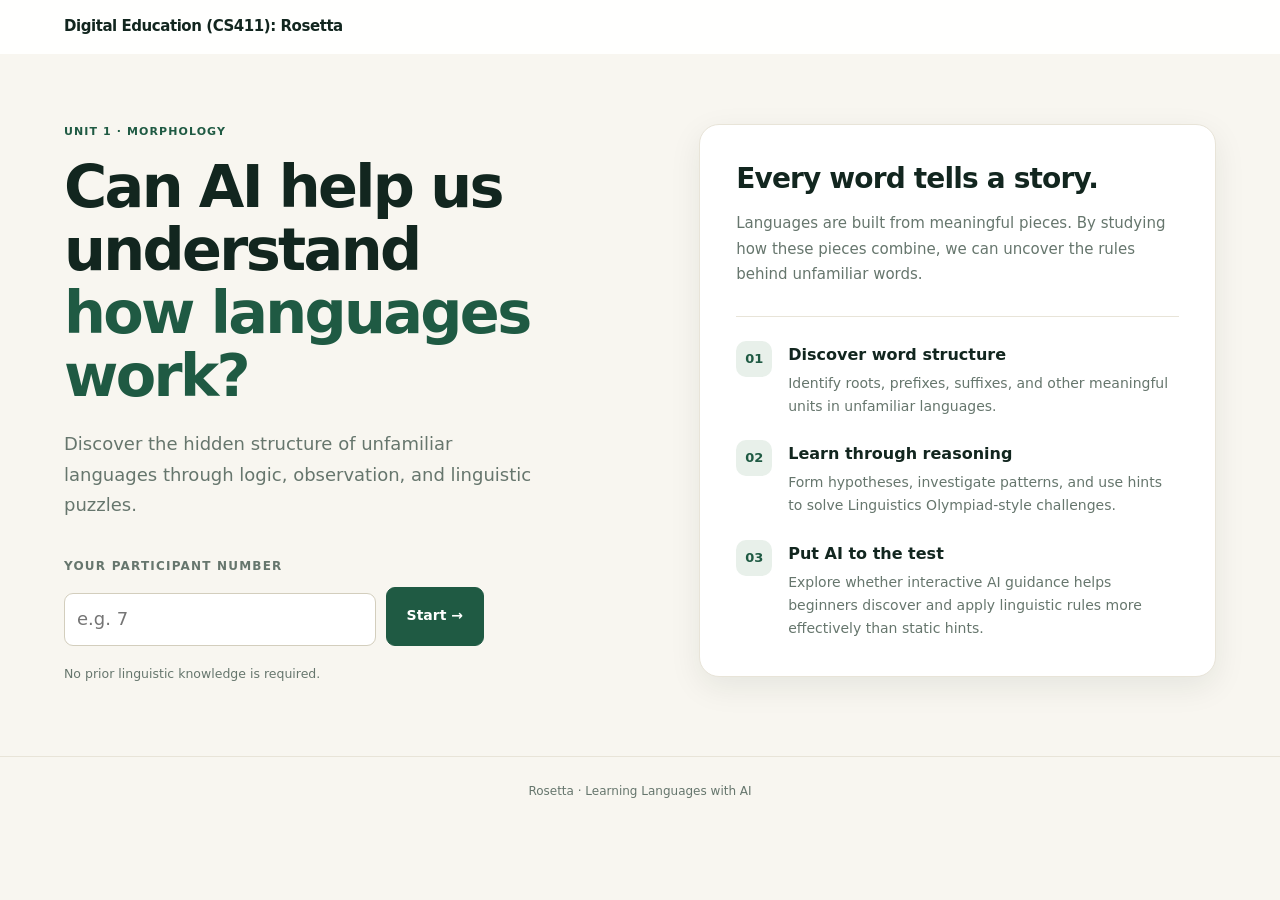
==== commit 255e3633: "Added order and questionnaire" ====
--- a/index.html
+++ b/index.html
@@ -26,23 +26,35 @@
       observation, and linguistic puzzles.
     </p>
 
-    <p class="choose-label">Choose your learning experience</p>
+    <!-- Participants enter the number they were given; the experiment page picks
+         the condition from it (odd = with AI, even = without AI). -->
+    <form id="start-form" class="start-form" novalidate>
+      <label for="participant-number" class="choose-label">Your participant number</label>
+      <div class="start-row">
+        <input id="participant-number" type="text" inputmode="numeric" autocomplete="off" placeholder="e.g. 7" required>
+        <button class="btn" type="submit">Start →</button>
+      </div>
+      <p id="start-error" class="start-error" aria-live="polite" hidden>Please enter the number you were given.</p>
+    </form>
 
-    <a class="choice" href="experiment.html?mode=non-ai">
-      <div>
-        <strong>Learn without AI</strong>
-        <span>Explore the same puzzles with written hints.</span>
-      </div>
-    </a>
+    <p class="note">No prior linguistic knowledge is required.</p>
 
-    <a class="choice choice-ai" href="experiment.html?mode=ai">
-      <div>
-        <strong>Learn with AI</strong>
-        <span>An interactive tutor that guides your reasoning.</span>
-      </div>
-    </a>
-
-    <p class="note">Both versions cover the same material. No prior linguistic knowledge is required.</p>
+    <!-- Testing only: shown when the participant number is -1. -->
+    <div id="debug-choices" hidden>
+      <p class="choose-label">Testing: choose a condition</p>
+      <a class="choice" href="experiment.html?mode=non-ai">
+        <div>
+          <strong>Learn without AI</strong>
+          <span>Explore the same puzzles with written hints.</span>
+        </div>
+      </a>
+      <a class="choice choice-ai" href="experiment.html?mode=ai">
+        <div>
+          <strong>Learn with AI</strong>
+          <span>An interactive tutor that guides your reasoning.</span>
+        </div>
+      </a>
+    </div>
   </section>
 
   <aside class="card">
@@ -81,5 +93,24 @@
 
 <footer>Rosetta · Learning Languages with AI</footer>
 
+<script>
+  document.getElementById("start-form").addEventListener("submit", (event) => {
+    event.preventDefault();
+    const value = document.getElementById("participant-number").value.trim();
+    const error = document.getElementById("start-error");
+
+    if (value === "-1") {                         // testing: show both conditions
+      document.getElementById("debug-choices").hidden = false;
+      error.hidden = true;
+      return;
+    }
+    if (!/^[1-9][0-9]{0,2}$/.test(value)) {      // a positive whole number
+      error.hidden = false;
+      return;
+    }
+    location.href = `experiment.html?p=${value}`;
+  });
+</script>
+
 </body>
 </html>
--- a/style.css
+++ b/style.css
@@ -162,6 +162,15 @@
 .choice::after { content: "→"; font-size: 24px; transition: transform .2s; }
 .choice:hover::after { transform: translateX(5px); }
 .choice-ai { background: var(--ink); border-color: var(--ink); color: #fff; }
+
+/* Home page: participant number */
+.start-form { max-width: 420px; margin-bottom: 18px; }
+.start-form .choose-label { display: block; }
+.start-row { display: flex; gap: 10px; }
+.start-row input { flex: 1; min-width: 0; font-size: 18px; }
+.start-row .btn { flex: none; }
+.start-error { margin-top: 8px; color: var(--bad); font-size: 14px; }
+#debug-choices { margin-top: 28px; }
 .choice-ai::after { color: var(--accent-light); }
 .choice:not(.choice-ai):hover { border-color: var(--accent); }
 .choice:not(.choice-ai):hover::after { color: var(--accent); }
@@ -248,8 +257,20 @@
 .example .word { font-family: var(--serif); font-size: 17px; font-weight: 700; color: var(--accent-dark); overflow-wrap: anywhere; }
 .example .meaning { color: var(--muted); font-size: 13.5px; line-height: 1.45; }
 
-.task { padding: 14px 18px; background: var(--paper); border-top: 1px solid var(--line); color: var(--text); font-size: 13px; line-height: 1.6; }
-.task strong { display: block; margin-bottom: 2px; color: var(--accent); font-size: 11px; letter-spacing: .08em; text-transform: uppercase; }
+/* "Your task" box at the top of the examples panel */
+.task {
+  margin: 14px 14px 6px;
+  padding: 12px 16px;
+  background: var(--accent-soft);
+  border: 1px solid var(--accent-light);
+  border-left: 4px solid var(--accent);
+  border-radius: 10px;
+  color: var(--ink);
+  font-size: 14.5px;
+  line-height: 1.55;
+}
+.task strong { display: block; margin-bottom: 4px; color: var(--accent); font-size: 12px; letter-spacing: .08em; text-transform: uppercase; }
+.task p { margin: 0; }
 
 @media (min-width: 900px) {
   .layout { grid-template-columns: .9fr 1.1fr; gap: 36px; align-items: start; }
@@ -293,6 +314,9 @@
 .lesson { padding: 20px 22px; background: var(--paper); border: 1px solid var(--line); border-radius: var(--radius); }
 .lesson h2 { margin-bottom: 12px; }
 .lesson p { color: var(--text); font-size: 14px; }
+.lesson ul { margin: 10px 0; padding-left: 20px; color: var(--text); font-size: 14px; }
+.lesson li { margin-bottom: 6px; }
+#practice-solution { margin-top: 18px; }
 
 /* ---------- Hints & chat ---------- */
 
@@ -306,27 +330,53 @@
 .hint[open] summary::after { content: "−"; }
 .hint p { padding: 0 14px 12px; color: var(--text); font-size: 14px; }
 
+/* Messaging-style window: conversation on top, compose bar at the bottom */
+.chat { background: #fff; border: 1px solid var(--line); border-radius: 16px; overflow: hidden; }
 .chat-log {
   display: flex;
   flex-direction: column;
-  gap: 10px;
-  min-height: 160px;
-  max-height: 320px;
+  gap: 6px;
+  min-height: 180px;
+  max-height: 360px;
   overflow-y: auto;
   padding: 14px;
-  margin-bottom: 12px;
-  background: #fff;
-  border: 1px solid var(--line);
-  border-radius: 12px;
-}
-.chat-message { max-width: 88%; padding: 10px 14px; border-radius: 14px; line-height: 1.5; overflow-wrap: anywhere; }
-.chat-message strong { display: block; font-size: 11.5px; opacity: .8; }
-.chat-message p { margin: 2px 0 0; }
-.chat-message.assistant { align-self: flex-start; background: var(--bg); border: 1px solid var(--line); border-bottom-left-radius: 4px; }
-.chat-message.user { align-self: flex-end; background: var(--accent); color: #fff; border-bottom-right-radius: 4px; }
-.chat-message.user strong { color: #fff; }
-.chat-form textarea { min-height: 60px; }
-.chat-form .btn { margin-top: 10px; }
+}
+.chat-message { max-width: 82%; padding: 8px 13px; border-radius: 18px; font-size: 15px; line-height: 1.45; overflow-wrap: anywhere; }
+.chat-message p { margin: 0; }
+.chat-message p + p { margin-top: 6px; }
+.chat-message strong { font-weight: 700; }
+.chat-message.assistant { align-self: flex-start; background: var(--bg); color: var(--ink); border-bottom-left-radius: 5px; }
+.chat-message.user { align-self: flex-end; background: var(--accent); color: #fff; border-bottom-right-radius: 5px; }
+.chat-message.assistant + .chat-message.user,
+.chat-message.user + .chat-message.assistant { margin-top: 6px; }
+
+/* typing indicator */
+.chat-message.typing { display: flex; gap: 4px; padding: 12px 14px; }
+.chat-message.typing i { width: 7px; height: 7px; border-radius: 50%; background: var(--muted); opacity: .4; animation: typing 1.2s infinite ease-in-out; }
+.chat-message.typing i:nth-of-type(2) { animation-delay: .15s; }
+.chat-message.typing i:nth-of-type(3) { animation-delay: .3s; }
+@keyframes typing { 0%, 60%, 100% { opacity: .35; transform: none; } 30% { opacity: .9; transform: translateY(-3px); } }
+@media (prefers-reduced-motion: reduce) { .chat-message.typing i { animation: none; } }
+
+.chat-form { display: flex; align-items: flex-end; gap: 8px; padding: 10px 12px; border-top: 1px solid var(--line); background: var(--paper); }
+.chat-form textarea { flex: 1; min-height: 40px; max-height: 140px; padding: 9px 14px; border-radius: 20px; resize: none; line-height: 1.4; }
+.chat-send {
+  flex: none;
+  display: grid;
+  place-items: center;
+  width: 40px;
+  height: 40px;
+  border: 0;
+  border-radius: 50%;
+  background: var(--accent);
+  color: #fff;
+  cursor: pointer;
+}
+.chat-send:hover:not(:disabled) { background: var(--accent-dark); }
+.chat-send:disabled { opacity: .4; cursor: not-allowed; }
+.chat-status { margin: 8px 2px 0; color: var(--bad); font-size: 13px; }
+
+.sr-only { position: absolute; width: 1px; height: 1px; overflow: hidden; clip: rect(0 0 0 0); white-space: nowrap; }
 
 .nav { display: flex; justify-content: flex-end; gap: 12px; padding-top: 14px; border-top: 1px solid var(--line); }
 
@@ -348,6 +398,38 @@
 }
 .complete p { margin: 14px 0 22px; color: var(--muted); }
 .complete .btn { margin: 6px; }
+
+/* Questionnaire before Unit 1 */
+.intake { display: grid; gap: 24px; max-width: 680px; margin: 0 auto; }
+.intake fieldset { margin: 0; padding: 0; border: 0; min-width: 0; }
+.intake legend { margin-bottom: 8px; padding: 0; color: var(--ink); font-size: 14px; font-weight: 600; line-height: 1.5; }
+.intake .hint-text { display: block; color: var(--muted); font-size: 13px; font-weight: 400; }
+.intake .options { display: flex; flex-wrap: wrap; gap: 8px; }
+.intake .option {
+  display: inline-flex;
+  align-items: center;
+  gap: 8px;
+  padding: 8px 12px;
+  background: #fff;
+  border: 1px solid var(--line-strong);
+  border-radius: 9px;
+  font-weight: 500;
+  cursor: pointer;
+}
+.intake .option:has(input:checked) { background: var(--accent-soft); border-color: var(--accent); }
+.intake input[type="radio"], .intake input[type="checkbox"] {
+  display: inline-block;
+  width: auto;
+  margin: 0;
+  padding: 0;
+  accent-color: var(--accent);
+  box-shadow: none;
+}
+.intake .scale { display: flex; flex-wrap: wrap; align-items: center; gap: 8px; }
+.intake .scale .end { color: var(--muted); font-size: 13px; }
+.intake .consent-text { margin-bottom: 10px; padding: 12px 14px; background: var(--paper); border: 1px solid var(--line); border-radius: 10px; color: var(--text); font-size: 14px; line-height: 1.6; }
+.intake .field-error { margin-top: 6px; color: var(--bad); font-size: 13px; }
+.intake .btn { justify-self: start; }
 
 /* AI-graded results (end of the last unit) */
 .table-wrap { overflow-x: auto; margin: 0 0 22px; text-align: left; }
@@ -369,6 +451,8 @@
 /* examples with several forms per row (Evenki, Valley Yokuts) */
 .example.multi { grid-template-columns: repeat(var(--n), minmax(0, 1fr)) minmax(0, 1fr); gap: 10px; }
 .example .word.blank { color: var(--muted); font-weight: 400; }
+/* column headings above multi-form examples */
+.example.head { padding-block: 8px; background: var(--paper); color: var(--muted); font-size: 11.5px; font-weight: 700; letter-spacing: .06em; text-transform: uppercase; }
 
 .block .note { margin-bottom: 14px; }
 
@@ -415,6 +499,7 @@
   .example { grid-template-columns: 1fr; gap: 2px; }
   .example.multi { grid-template-columns: repeat(var(--n), minmax(0, 1fr)); gap: 8px; }
   .example.multi .meaning { grid-column: 1 / -1; }
+  .example.head .meaning-head { display: none; }
   .nav .btn, .complete .btn { width: 100%; }
   .nav { flex-direction: column; }
   input, textarea { font-size: 16px; }
